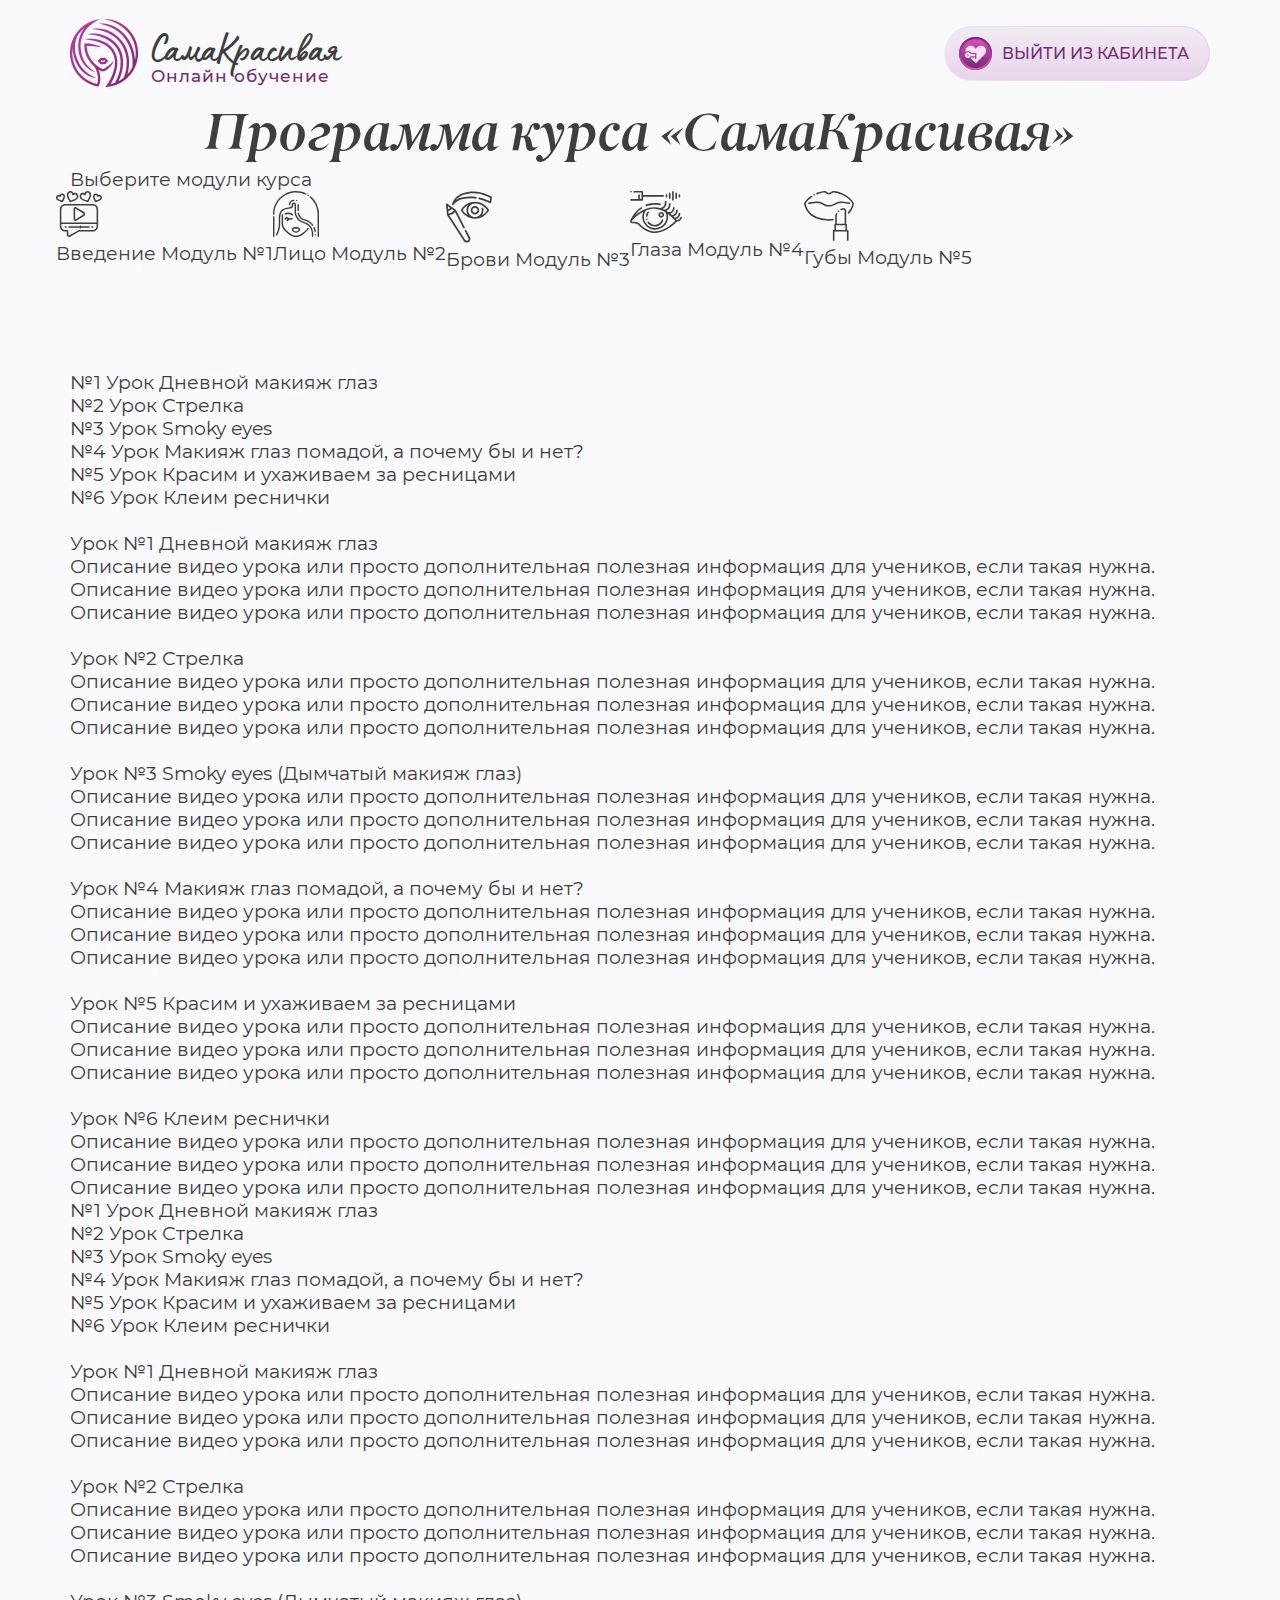
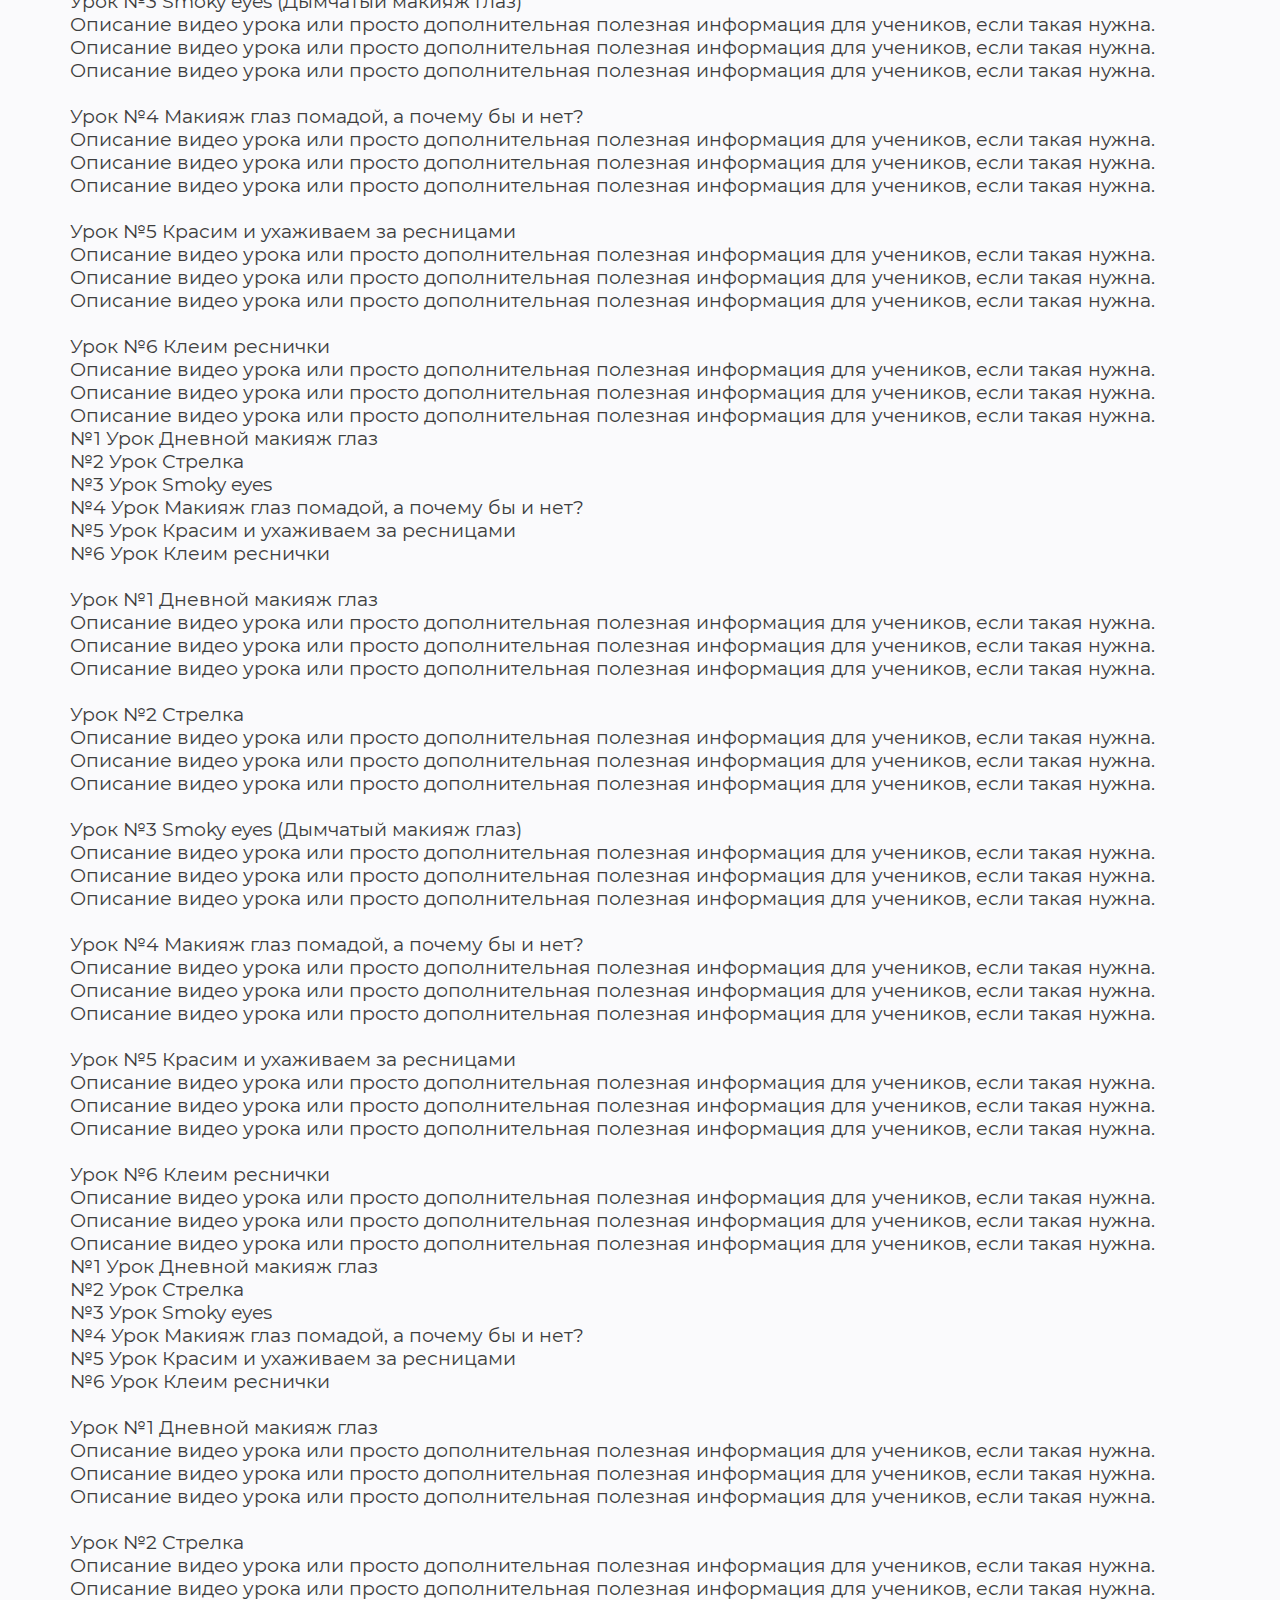
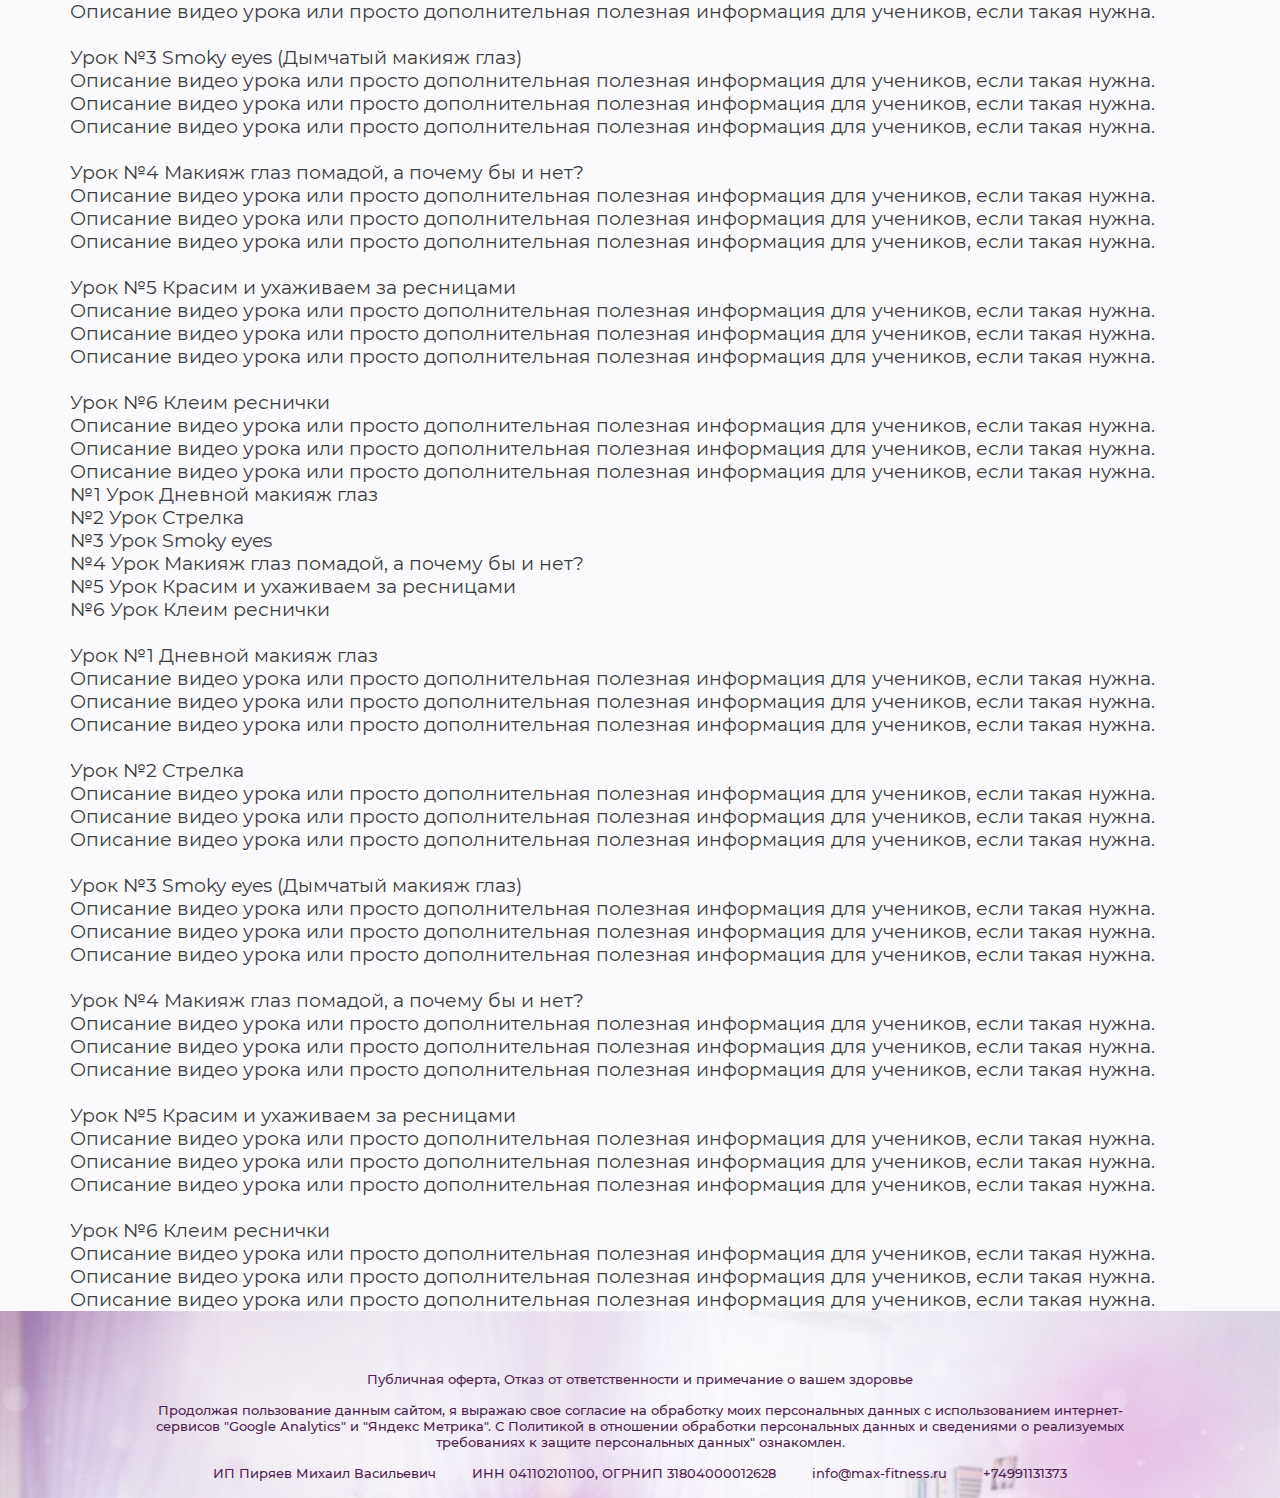
==== lk.html @ caa46229 "lk1" ====
<!DOCTYPE html>
<html lang="ru">
<head>
    <meta charset="UTF-8">
	<title></title>
	<meta name="description" content="">
	<meta name="keywords" content="">
	<meta name="viewport" content="width=device-width, initial-scale=1">
    <!-- Fonts -->


    <!-- Favicon -->


	<!-- OG Tags -->
	<meta property="og:title" content="">
	<meta property="og:description" content=''>
	<meta property="og:type" content="article">
	<meta property="og:image" content="" >
	<meta property="og:site_name" content="">
    <!-- link CSS -->
    <link rel="stylesheet" href="css/main.css">
    <link rel="stylesheet" href="css/mobile.css">
</head>
<body>
    <div class="wrap">
        <header class="header header__page">
            <div class="container">
                <div class="header__wrap">
                    <a href="#" class="header__logo">
                        <img src="img/logo.png" alt="Logo">
                        <span>
                            СамаКрасивая
                            <span class="logo__dop">Онлайн обучение</span>
                        </span>
                    </a>
                    <a href="#" class="header__lk">
                        <span class="lk__help">
                            <img src="img/lk.png" alt="">    
                            <span>Выйти из кабинета</span>
                        </span>
                    </a>
                </div>
            </div>
        </header>
        <section class="prog__page">
            <div class="container">
                <h1 class="title-l">
                    Программа курса «СамаКрасивая»
                </h1>
                <p class="prog__page-tit-sm">
                    Выберите модули курса
                </p>
                <div class="prog__wrap">
                    <div class="prog__item-wrap" data-prog>
                        <div class="prog__item-img">
                            <svg xmlns="http://www.w3.org/2000/svg" width='46' height='46' viewBox="0 4.3 504.1 503.5" fill="#3e3e3e"><path d="M42 205.6v184.7c0 32.4 26.3 58.7 58.8 58.8h16.8v33.6a25.04 25.04 0 0 0 11.7 21.2c4 2.6 8.6 3.9 13.4 3.9 4 0 7.8-.9 11.4-2.6L254 449h148.9c32.4 0 58.7-26.3 58.8-58.8V205.6c0-32.4-26.3-58.7-58.8-58.8H100.7c-32.4.1-58.7 26.4-58.7 58.8zm360.9 226.7H251.8c-1.4 0-2.8.4-4.1 1.1l-101.4 56.8a8.62 8.62 0 0 1-8.1-.5c-2.4-1.5-3.9-4.2-3.9-7v-42c0-4.6-3.8-8.4-8.4-8.4h-25.2c-23.2 0-41.9-18.8-42-42v-25.2h386.1v25.2c0 23.2-18.7 41.9-41.9 42h0zM100.7 163.7h302.2c23.2 0 41.9 18.8 42 42v142.7H58.8V205.6c0-23.1 18.8-41.9 41.9-41.9zm104.4 165.2c6.6 3.7 14.8 3.5 21.2-.7l81.6-51.5c6.9-4.7 11-12.4 11-20.7s-4.1-16.1-11-20.7l-81.6-51.5c-6.4-4.1-14.6-4.4-21.2-.7-7.6 4.4-12.3 12.6-12.1 21.4v103c-.1 8.8 4.5 17 12.1 21.4h0zm4.7-124.4c-.2-2.7 1.1-5.3 3.4-6.7.6-.3 1.3-.5 1.9-.5.8 0 1.5.3 2.2.7l81.6 51.5c2 1.6 3.1 4 3.1 6.5s-1.2 5-3.1 6.5L217.3 314c-1.2.9-2.8.9-4.1.2-2.3-1.5-3.6-4-3.4-6.7v-103z"/><path d="M360.9 390.3H277c0-4.6-3.8-8.4-8.4-8.4s-8.4 3.8-8.4 8.4H142.7c-4.6 0-8.4 3.8-8.4 8.4s3.8 8.4 8.4 8.4h117.5c0 4.6 3.8 8.4 8.4 8.4s8.4-3.8 8.4-8.4h83.9c4.6 0 8.4-3.8 8.4-8.4s-3.7-8.4-8.4-8.4zm-251.8 0h-8.4c-4.6 0-8.4 3.8-8.4 8.4s3.8 8.4 8.4 8.4h8.4c4.6 0 8.4-3.8 8.4-8.4s-3.7-8.4-8.4-8.4zm293.8 0h-8.4c-4.6 0-8.4 3.8-8.4 8.4s3.8 8.4 8.4 8.4h8.4c4.6 0 8.4-3.8 8.4-8.4s-3.8-8.4-8.4-8.4zM148.6 122.7c1.9 3.8 6.5 5.6 10.5 4.1l18.1-6.7c32.3-11.8 55.6-20.2 64.2-42.5 3.8-9.4 4.1-19.8.8-29.4-3.3-9.7-10.8-17.5-20.4-21.1-10-3.9-21.1-3.3-30.7 1.4-5.6-14.9-20.1-24.6-36-24.1S125.6 15.5 121 30.8c-8.6 22.3 2.8 44.3 18.7 74.7l8.9 17.2zm-11.9-85.9c2.9-8.9 10.9-15.1 20.2-15.8 2.3 0 4.5.4 6.6 1.3 8 3.6 13.4 11.2 14.3 20 .3 3.2 2.3 6 5.4 7.2 3 1.2 6.4.5 8.8-1.7 6.5-5.8 15.7-7.8 24-5 5 1.9 8.9 5.9 10.6 11 1.9 5.8 1.6 12.1-.7 17.8-5.9 15.2-24.1 21.8-54.3 32.8l-11.3 4.1-5.6-10.7c-14.9-28.6-23.9-45.8-18-61zM52.5 122l13.6 4.7c.9.3 1.9.5 2.8.5 3.2 0 6.2-1.8 7.6-4.8l6.4-12.9C94.6 86 103 69.1 95.9 51.7c-2.7-7.7-8.4-14-15.8-17.5s-15.9-3.8-23.5-1c-7.2 3-13 8.6-16.3 15.7-7.3-2.8-15.4-2.7-22.6.2A31.08 31.08 0 0 0 1.6 66.4C-1.3 74.1-.8 82.6 2.7 90c7.1 17.4 25 23.5 49.8 32zM24.1 64.7c1.6-.7 3.3-1 5-1 3.9.2 7.7 1.6 10.7 4.1 2.4 2.2 5.8 2.8 8.8 1.5 3-1.2 5-4 5.2-7.3.5-5.7 3.9-10.8 9.1-13.3 3.5-1.1 7.4-.7 10.7 1s5.7 4.7 6.8 8.3c4.1 9.9-1.2 21.3-12.5 44-1 2.1-2.1 4.2-3.2 6.4l-6.7-2.3c-24-8.2-35.7-12.6-39.7-22.6-1.8-3.3-2.1-7.1-1-10.7s3.5-6.4 6.8-8.1zM326.4 120l18.1 6.7c4 1.5 8.5-.2 10.5-4.1l8.9-17.2C379.8 75 391.2 53 382.6 30.7 378 15.5 364.2 4.8 348.3 4.3s-30.4 9.1-36 24.1c-9.6-4.7-20.7-5.3-30.7-1.4-9.6 3.7-17.1 11.4-20.4 21.1-3.2 9.6-2.9 20 .8 29.4 8.8 22.3 32.1 30.8 64.4 42.5h0zm-49.3-66.4c1.7-5.1 5.6-9.2 10.6-11.1 2.4-.9 4.9-1.4 7.5-1.4 6.1.2 11.9 2.5 16.5 6.5 2.4 2.2 5.8 2.9 8.8 1.7s5.1-3.9 5.3-7.2c.8-8.7 6.3-16.3 14.3-20 5.5-1.7 11.4-1.1 16.5 1.7 5 2.7 8.8 7.4 10.3 12.9 5.9 15.2-3.1 32.4-17.9 60.9l-5.6 10.7-11.3-4.1c-30.2-11-48.4-17.6-54.3-32.8-2.3-5.6-2.6-12-.7-17.8zm150 68.9c1.4 2.9 4.3 4.7 7.6 4.8 1 0 1.9-.2 2.8-.5l13.6-4.7c24.8-8.5 42.7-14.7 49.8-32.1 5.6-11 3.7-24.4-4.6-33.5a29.66 29.66 0 0 0-32.9-7.5c-5-11.3-16.4-18.4-28.8-17.8-12.3.6-23 8.8-26.8 20.6-7.1 17.4 1.3 34.4 13 57.8l6.3 12.9zm-3.9-64.3c2-5.7 7.1-9.7 13.1-10.2a12.17 12.17 0 0 1 4.3.8c5.2 2.5 8.6 7.6 9.1 13.3.2 3.2 2.2 6.1 5.2 7.3a8.37 8.37 0 0 0 8.8-1.6c4.3-3.7 10.3-4.9 15.7-3.1 3.3 1.7 5.8 4.7 6.9 8.2s.7 7.4-1 10.7c-4.1 9.9-15.8 14.3-39.8 22.6-2.2.7-4.4 1.5-6.7 2.3l-3.2-6.4c-11.2-22.7-16.4-34-12.4-43.9h0z"/></svg>
                        </div>
                        <div class="prog__item-name">
                            <span>
                                Введение
                            </span>
                            Модуль №1
                        </div>
                    </div>
                    <div class="prog__item-wrap" data-prog>
                        <div class="prog__item-img">
                            <svg xmlns="http://www.w3.org/2000/svg" width='46' height='46' viewBox="0 0 512 512" fill="#3e3e3e"><path d="M394.5 412.7c-3.6-2.5-8.6-1.6-11.1 2.1-14.6 21.3-38.3 42.9-70.5 64.1a103.22 103.22 0 0 1-113.8 0c-39.7-26.2-87.1-66.8-87.1-111V264c0-4.4-3.6-8-8-8s-8 3.6-8 8v103.9c0 51.3 51.3 95.9 94.3 124.3 39.8 26.4 91.6 26.4 131.4 0 33.9-22.4 59.1-45.4 74.9-68.4 2.5-3.6 1.5-8.6-2.1-11.1zm-264.2-95c3.1 3.1 8.2 3.1 11.3 0l10.9-10.9c3.4 2.5 7.1 4.6 10.9 6.5l-9.1 9.1c-3.1 3.1-3.1 8.2 0 11.3s8.2 3.1 11.3 0l14.8-14.8c3.8.7 7.7 1.1 11.6 1.1 18.8 0 28.6-9.3 29.7-10.3l-11.3-11.3.1-.1c-.3.2-6.3 5.7-18.4 5.7-20.2 0-34.2-13.5-34.3-13.7-3.1-3.1-8.2-3.1-11.3 0l-16 16c-3.3 3.2-3.3 8.2-.2 11.4zM208 424c0 15.5 13 40 48 40s48-24.5 48-40c0-2.5-1.2-4.9-3.2-6.4-7-5.3-24.2-17.6-33.9-17.6-4 .1-7.9 1.7-10.9 4.3-3-2.7-6.9-4.2-10.9-4.3-9.7 0-27 12.3-33.9 17.6-2 1.5-3.2 3.9-3.2 6.4zm36.9-8c1 .5 2.6 2.1 4.9 5 2.8 3.4 7.8 4 11.2 1.2.5-.4.9-.8 1.2-1.2 2.3-2.8 3.9-4.5 4.9-5 3.1.5 11.9 5.6 20.3 11.6-1.6 6.7-7.8 20.4-31.4 20.4s-29.8-13.7-31.4-20.4c8.5-6 17.3-11.1 20.3-11.6zm-74.1-175.9c-.3 0-.6-.1-.9-.1-13 0-25.8 3-37.5 8.8-3.9 2-5.5 6.8-3.5 10.8 2 3.9 6.7 5.5 10.6 3.5 9.3-4.6 19.5-7.1 29.8-7.2 12.2 1.5 33.7 6.4 40.9 13.7 3.1 3.1 8.2 3.1 11.3 0s3.1-8.2 0-11.3c-13.4-13.5-46.9-17.8-50.7-18.2zm216.6-185c3.7 2.4 8.6 1.4 11.1-2.3 2.4-3.7 1.4-8.7-2.3-11.1s-8.7-1.4-11.1 2.3-1.4 8.7 2.3 11.1zM8 279.5c-4.4 0-8 3.6-8 8V504c0 4.4 3.6 8 8 8s8-3.6 8-8V287.5c0-4.4-3.6-8-8-8zM256 16c36.2-.1 71.9 8.1 104.5 23.9 1.1.5 2.3.8 3.5.8 3.1 0 5.9-1.8 7.2-4.5 1.9-4 .3-8.8-3.7-10.7-17-8.3-34.9-14.6-53.4-18.9C192.8-21.5 68.9 41.5 20.3 156.1c-6.6 15.5-11.6 31.5-15 48C1.8 221 0 238.2 0 255.5c0 4.4 3.6 8 8 8h0c4.4 0 8-3.6 8-8C16.2 123.5 123.9 16 256 16zm249.7 183.4a255.13 255.13 0 0 0-46.1-98.6c-11-14.3-23.4-27.5-37.1-39.2a7.96 7.96 0 0 0-11.3.9 7.96 7.96 0 0 0 .9 11.3C465.4 119.3 496 185.9 496 256v248c0 4.4 3.6 8 8 8s8-3.6 8-8V256c0-19-2.1-38-6.3-56.6zM280 224c4.4 0 8-3.6 8-8v-64c0-4.4-3.6-8-8-8s-8 3.6-8 8v64c0 4.4 3.6 8 8 8zm189.7 232c.5 0 .9 0 1.4-.1 4.4-.7 7.3-4.9 6.5-9.2-2.5-14.6-6.9-28.7-13.2-42.1-1.8-4-6.5-5.9-10.5-4.1s-5.9 6.5-4.1 10.5c.1.1.1.2.2.3 5.6 12.1 9.6 24.9 11.9 38.1.6 3.8 3.9 6.6 7.8 6.6zm-116-142.8c-32.4-8.2-57.3-34.2-64-66.9-.8-4.3-5-7.2-9.4-6.3-4.3.8-7.2 5-6.3 9.4v.1c8 38.8 37.4 69.6 75.8 79.3 33.9 8.5 63.8 28.4 84.6 56.5 2.6 3.6 7.6 4.3 11.2 1.7s4.3-7.6 1.7-11.2c0 0 0-.1-.1-.1-22.9-31-56-53.1-93.5-62.5zM176 152c0 4.4 3.6 8 8 8s8-3.6 8-8c0-22.1 17.9-40 40-40 4.4 0 8-3.6 8-8s-3.6-8-8-8c-30.9 0-56 25.1-56 56zm169.9 192.2C293 331 255.9 283.5 256 229v-77c0-13.3-10.7-24-24-24s-24 10.7-24 24v16c0 8.9-10.1 11.3-35 15-21.7 3.3-48.8 7.3-70.6 23.8C76.5 226.2 64 258 64 304v63.5c0 40.9-10.7 81-30.9 116.5-2.2 3.8-.8 8.7 3 10.9a7.94 7.94 0 0 0 10.9-3c21.6-37.9 33-80.8 33.1-124.5V304c0-90.9 52.9-98.8 95.3-105.2 12.5-1.9 23.3-3.5 31.7-7.1 11.3-4.8 17-12.8 17-23.7v-16c0-4.4 3.6-8 8-8s8 3.6 8 8v77c-.1 61.9 42 115.8 102.1 130.7 52.9 13.2 90 60.7 89.9 115.2v29c0 4.4 3.6 8 8 8s8-3.6 8-8v-29c0-61.8-42.1-115.7-102.2-130.7z"/><circle cx="472" cy="488" r="8"/><circle cx="264" cy="104" r="8"/></svg>
                        </div>
                        <div class="prog__item-name">
                            <span>
                                Лицо
                            </span>
                            Модуль №2
                        </div>
                    </div>
                    <div class="prog__item-wrap" data-prog>
                        <div class="prog__item-img">
                            <svg xmlns="http://www.w3.org/2000/svg" width='46' height='52' viewBox="40 15.8 432 480.2" fill="#3e3e3e"><path d="M312 112c-54.2.2-104.3 29.1-131.5 76-1.4 2.5-1.4 5.5 0 8 41.9 72.6 134.7 97.6 207.3 55.7 23.2-13.3 42.4-32.6 55.7-55.7 1.4-2.5 1.4-5.5 0-8-27.2-46.9-77.3-75.8-131.5-76zm-115.2 80c12.6-20.1 30.3-36.6 51.2-47.8-21.3 28.3-21.3 67.3 0 95.6-20.9-11.2-38.6-27.7-51.2-47.8zM376 239.8a79.46 79.46 0 0 0 16-47.8c0-6-.7-12-2.1-17.8-.8-4.3-5.1-7.2-9.4-6.3s-7.2 5.1-6.3 9.4c0 .2.1.4.1.5 1.1 4.6 1.7 9.4 1.7 14.2 0 35.3-28.7 64-64 64s-64-28.7-64-64 28.7-64 64-64c46.9.1 90.4 24.3 115.2 64-12.6 20.1-30.3 36.6-51.2 47.8zM312 152c-22.1 0-40 17.9-40 40s17.9 40 40 40 40-17.9 40-40-17.9-40-40-40zm0 64c-13.3 0-24-10.7-24-24s10.7-24 24-24 24 10.7 24 24-10.7 24-24 24zM467.6 64.5l-30.9-15.4c-74.3-37.4-160.4-43.5-239.2-17-47.7 16-85.1 53.4-101.1 101.1-1.4 4.2.9 8.7 5.1 10.1 2.9 1 6 .2 8.2-1.9l15-14.9c20.4-20.4 46.4-34.2 74.8-39.6 39.4-7.5 79.8-8.6 119.6-3.3 4.4.6 8.4-2.5 9-6.9s-2.5-8.4-6.9-9c-41.5-5.5-83.6-4.4-124.7 3.4-23.4 4.4-45.5 14.1-64.7 28.2 17.6-24.3 42.4-42.4 70.8-52 74.8-25.2 156.6-19.4 227.1 16.1l25.6 12.8L450 108l-14-6.6c-26.3-12.3-53.8-21.7-82.2-27.9-4.3-1-8.6 1.8-9.5 6.1-1 4.3 1.8 8.6 6.1 9.5 27.2 6 53.6 15 78.8 26.8l23.5 11.1c4 1.9 8.8.2 10.6-3.8.3-.7.5-1.4.7-2.1l8-48c.5-3.6-1.3-7-4.4-8.6zm-237 315.8c-2-3.9-6.8-5.5-10.8-3.5-3.9 2-5.5 6.8-3.5 10.8l34.4 67.3c4.3 8.5.9 18.9-7.6 23.2-7.9 4-17.4 1.4-22.3-6L70.3 239.7c21-4.5 40-15.5 54.4-31.4l77 150.8c2 3.9 6.8 5.5 10.8 3.5 3.9-2 5.5-6.8 3.5-10.8h0l-82.2-161c-.6-1.2-1.6-2.2-2.7-2.9-.2-.1-.2-.3-.4-.4l-78-55.8c-3.6-2.6-8.6-1.7-11.2 1.9-1.1 1.6-1.6 3.5-1.5 5.4l9.3 95.5c0 .2.1.4.2.6.1 1.3.5 2.6 1.2 3.7l156.8 242c10 15.4 30.6 19.9 46 9.9 14.3-9.3 19.3-27.9 11.5-43.1l-34.4-67.3zM92 214.4c-8.5 4.9-17.9 8.4-27.6 10.2L62 200.1c6.3-1.1 12.4-3.3 18-6.5a55.58 55.58 0 0 0 14.6-12.3l20 14.3c-6.4 7.5-14 13.9-22.6 18.8zM81.5 172c-5.5 6.2-12.9 10.5-21 12.1l-2.8-29.2L81.5 172z"/></svg>
                        </div>
                        <div class="prog__item-name">
                            <span>
                                Брови
                            </span>
                            Модуль №3
                        </div>
                    </div>
                    <div class="prog__item-wrap" data-prog>
                        <div class="prog__item-img">
                            <svg xmlns="http://www.w3.org/2000/svg" width='52' height='42' xmlns:xlink="http://www.w3.org/1999/xlink" viewBox="0 147.4 612 497.3"><g fill="#3e3e3e"><path d="M300 290.8c-22.6-1.1-137.8 10.3-115.7 34.5 2.6 2.9 6.2 3.6 10.3 2.4 47.9-18 107.2-22.5 159.9-12.7 3.5-.2 6-2.2 7.9-5.3 10.7-21.4-54-17.3-62.4-18.9h0zm304.7 162.8c-5.1-1.3-10.3 1.9-11.6 7.1-.1.4-7.3 28.2-41.8 30.7-2.2-2.6-5.4-6.6-9.7-11.4 60.1-15.4 61.3-94.9 33.5-69.7-3.2 33-20.8 51.3-49.4 52.6l-13.3-13.3c31.6-10.9 56.5-46.4 50.4-78.4-4.1-7.8-16.6-5.3-17.7 3.6.1 29.4-20.2 54.7-49.4 59.5-6.9-6.2-14.8-12.9-23.1-19.4 52-5.7 67.2-85.8 39.9-76.4-3.6 1.6-5.5 4.7-5.9 8.8-2.9 41.8-25.8 51-59.5 48.9-6.9-4.8-14-9.2-20.9-13.5 67.7-23.5 58.3-119.7 33-85 1 36-14.1 61.9-49 69.4-3.1.1-8.2-.5-11.6.5-3.9-1.9-8.7-4.2-14.1-6.6 39.2-19 48.6-53.1 45.3-92-2.6-10.8-18.8-8.2-18.8 2.5 2.9 39-10.4 68-48.6 76.5-3.6.2-8.2-.6-12 .6-58-18.6-122.2-9.7-177.3 15.9-41 18.2-79.6 43-114.4 71.6 17.9-25.6 43.7-55.8 80.1-80.1 10-7.9-.6-21.9-10.6-15.9-65 43.6-108.5 116.1-118.5 143C-8 499.9 0 529.8 24.4 529.9c83.3-.7 67.9 26.1 130.6 68.1 43.6 31 81.5 42.7 110.8 45.8 101.5 9.7 214.8-58.2 285.4-133.2 45.3-.7 74.3-51.5 53.5-57h0zM184 380.8c40.8-17 73-24.9 112.4-22.6h.1c45.8 3.1 88.3 21.6 123.5 43 37.9 90.6-30.2 188.5-127.4 185.9-104.3-3.6-164.8-118.2-108.6-206.3h0zm279.7 179.8c-42.4 29.6-108.2 64.9-180.9 64.9-38.2 0-99.6-16.1-173.8-92.8-19.1-19.7-57.5-22-84.7-22-1.9.1-3.8-1-4.5-2.7-1.2-3.1-.6-6.7 1.7-9.2 22.1-26.5 73.2-72.2 133.9-104.4-38.4 92.3 20.4 195.9 120 210.4 106.4 14.8 194.5-81.6 170.2-186.3 32.6 23.7 62.5 51.6 88.7 82.4-21.8 21.9-45.3 42-70.6 59.7h0zM194.5 453.7c6.5.6 11.1-4.4 11.2-11.4 1.4-16.7 12-28 16.6-42.8-12.6-39-51.7 54.8-27.8 54.2h0zm18.7 53.6c-32.5 7.8 27.9 50.4 39 52.8 25.8 10.8 53.6 10.4 78.9.5 28.7-10.9 58.8-43.2 62.2-70.9-1.3-9.2-15.2-10.4-18.4-1.2-22.7 64.7-100.9 80.2-145.5 33-5.8-4.9-7.8-13.6-16.2-14.2h0zm-6.3-27.3c-3.6-12.6-21-7.4-18.6 4.4 3.7 12.5 21 7.5 18.6-4.4zm161.3-17.1c45.7-2.5 43-65.6 0-66.9-45.7 2.5-43.1 65.6 0 66.9zm0-47.8c19.7 1.1 18 28.2 0 28.7-19.8-1.1-18.1-28.2 0-28.7z"/><use xlink:href="#B"/><use xlink:href="#C"/><path d="M506.8 262.1c15.4-1.8 7.9-20.1 9.6-43-1-34.5 2.3-61.6-2-68-4.7-6.7-16-3.7-17.1 4.5-.5 2.4.1 23.9-.1 49.6 1.5 31.7-5.3 57 9.6 56.9z"/><use xlink:href="#C" x="-76.5"/><use xlink:href="#B" x="-153"/><path d="M9.6 262.1h133.9c5.3 0 9.6-4.3 9.6-9.6v-38.3h239.1c5.3 0 9.6-4.3 9.6-9.6s-4.3-9.6-9.6-9.6H153c-1.6-24.4 6.7-50.8-13.6-47.8H60.5c-9.1.6-22.1-3.3-22.2 10.9 3.6 13.4 15.8 6.7 30.1 8.2h65.4V243h-19v-47.8c0-5.3-4.3-9.6-9.6-9.6s-9.6 4.3-9.6 9.6V243H9.8c-10.5-.7-14.9 17.5-.2 19.1h0zm.2-95.6c13.4-.7 12.3-19.2 0-19.5-13.4.7-12.3 19.1 0 19.5z"/></g><defs ><path id="B" d="M583.3 223.9c10.6-1.4 9.7-8.4 9.6-19.6-.2-10 1.6-13.6-5.9-17.9-12.6-3.5-14.1 7.1-13.3 18.9-.2 10.7-.7 17.1 9.6 18.6z"/><path id="C" d="M545.1 243c15.2-2.2 8-17.6 9.6-38.3-.8-21.4 3.1-33.6-5.9-37.5-19.1-4.5-12 17.8-13.3 39.3.8 21.2-4.2 35.2 9.6 36.5z"/></defs></svg>
                        </div>
                        <div class="prog__item-name">
                            <span>
                                Глаза
                            </span>
                            Модуль №4
                        </div>
                    </div>
                    <div class="prog__item-wrap" data-prog>
                        <div class="prog__item-img">
                            <svg xmlns="http://www.w3.org/2000/svg" width='50' height='50' viewBox="0 90.2 612 611.9" fill="#3e3e3e"><path d="M124.3 147.3c1.5 0 3-.4 4.4-1.1h0c9.3-5.2 4.8-19.4-6-17.9-11.6 1.8-9.8 18.9 1.6 19zm239 293.5c-2-15.6-29.3-5-38.8-6.8-145.2 6-277.5-49.8-305-189.5 4.3-7.2 17.4-27.5 41.6-50.3 9.9-10.4 27.6-22 38.5-31.5 4.4-6.4-1.2-15.8-9.5-14.6-32.4 16.5-74.5 63.4-88.9 90.1h0c-.9 1.6-1.2 3.5-1.1 5.3v.1c29.3 165.3 189.7 218.5 337.1 208.9 9.9-1.4 26.2 2 26.1-11.7zm247.6-202.7h0C564.5 156.7 453.6 94.7 356.4 90.4 338 93 324.7 111.2 307.2 114c-18.3-.2-33.1-22.1-53.4-23.9-33.8 1.7-68 11.8-98.1 22.9-6.6 2.3-8.7 13-1.4 17.1 5.1 3.1 8.9.2 14.5-1.6 122.7-40.4 78-4.4 137.3 4.6 20.4.9 36.3-20.4 55.1-24.1 95.3 10.7 184.3 60.1 231.4 135.4-14.7 81.6-64 106-56.2 117.9 12.8 25.9 49.8-44.8 54-51.9 9.8-16.2 22.1-59.3 21.6-66.9v-.2c.1-1.7-.2-3.5-1.1-5.2h0zm-196.7 92.2c-8.7 9.1 4 22.1 13.4 13.7 8.6-9.2-4-22.1-13.4-13.7zm121.3 237.8h-9.6v-66.9c0-5.3-4.3-9.6-9.6-9.6V329c-.1-6-2-11.9-5.5-16.8-11.5-22-73.7-9.4-67.4 6.5 2.8 10.6 13 6.8 20.8 4 11.5-2.7 32-8.2 32.9 6.4v162.6h-95.6c1.4-24.1-4.6-99.8 6.7-119.4 3.6-8.3-6.5-17.3-14.6-11.3-6.5 6.7-7.3 17.5-9.6 26.3-3.1 12.6-1 90.5-1.6 104.4-5.3 0-9.6 4.3-9.6 9.6v66.9c-26.7-1.7-17.4 11.6-19.1 30.4v93.8c-.5 8.7 13 14.4 18.4 3.8 1.9-7.4.3-5 .8-16.1v-92.8h153v105.2c0 5.3 4.3 9.6 9.6 9.6s9.6-4.3 9.6-9.6V577.7c0-5.3-4.3-9.6-9.6-9.6zm-28.7 0H392.1v-57.4h114.8v57.4zM48.7 239.2c.5 15.5 22.4 7.2 37.8 6.5l60.2-7.5c22.5-2.3 45.2 1.6 65.7 11.2 34.7 21 64.3 34.4 101.8 31.6 70.3-4.8 84.2-50.9 151.1-42.8-1.8-1.8 95.9 16.7 96.1 6.7 11.3-20.3-26.7-15.6-44.7-19.5-41.3-4.6-39.8-6.2-63.7-7-22 0-43.8 5-63.6 14.7-118.1 73-144.4-11.6-217.5-14.1-36.4-1.9-48.1 4.6-114.4 10.7-5 .4-8.8 4.5-8.8 9.5h0z"/></svg>
                        </div>
                        <div class="prog__item-name">
                            <span>
                                Губы
                            </span>
                            Модуль №5
                        </div>
                    </div>
                </div>
                <div class="prog__content-wrap">
                    <div class="prog__content">
                        <div class="prog__lessons" data-less>
                            <div class="prog__less-wrap">
                                <div class="prog_less">
                                    <span>
                                        №1 Урок
                                    </span>
                                    Дневной макияж глаз
                                </div>
                            </div>
                            <div class="prog__less-wrap">
                                <div class="prog_less">
                                    <span>
                                        №2 Урок
                                    </span>
                                    Стрелка
                                </div>
                            </div>
                            <div class="prog__less-wrap">
                                <div class="prog_less">
                                    <span>
                                        №3 Урок
                                    </span>
                                    Smoky eyes 
                                </div>
                            </div>
                            <div class="prog__less-wrap">
                                <div class="prog_less">
                                    <span>
                                        №4 Урок
                                    </span>
                                    Макияж глаз помадой, а почему бы и нет?
                                </div>
                            </div>
                            <div class="prog__less-wrap">
                                <div class="prog_less">
                                    <span>
                                        №5 Урок
                                    </span>
                                    Красим и ухаживаем за ресницами
                                </div>
                            </div>
                            <div class="prog__less-wrap">
                                <div class="prog_less">
                                    <span>
                                        №6 Урок
                                    </span>
                                    Клеим реснички
                                </div>
                            </div>
                        </div>
                        <div class="prog__card-video">
                            <div class="prog__video-card">
                                <a href="#" class="prog__top">
                                    <img src="" alt="">
                                </a>
                                <div class="prog__bot">
                                    <span class="prog__bot-num">
                                        Урок №1
                                    </span>
                                    <span class="prog__bot-tit">
                                        Дневной макияж глаз
                                    </span>
                                    <p>
                                        Описание видео урока или просто дополнительная полезная информация для учеников, если такая нужна. Описание видео урока или просто дополнительная полезная информация для учеников, если такая нужна. Описание видео урока или просто дополнительная полезная информация для учеников, если такая нужна.
                                    </p>
                                </div>
                            </div>
                            <div class="prog__video-card">
                                <a href="#" class="prog__top">
                                    <img src="" alt="">
                                </a>
                                <div class="prog__bot">
                                    <span class="prog__bot-num">
                                        Урок №2
                                    </span>
                                    <span class="prog__bot-tit">
                                        Стрелка
                                    </span>
                                    <p>
                                        Описание видео урока или просто дополнительная полезная информация для учеников, если такая нужна. Описание видео урока или просто дополнительная полезная информация для учеников, если такая нужна. Описание видео урока или просто дополнительная полезная информация для учеников, если такая нужна.
                                    </p>
                                </div>
                            </div>
                            <div class="prog__video-card">
                                <a href="#" class="prog__top">
                                    <img src="" alt="">
                                </a>
                                <div class="prog__bot">
                                    <span class="prog__bot-num">
                                        Урок №3
                                    </span>
                                    <span class="prog__bot-tit">
                                        Smoky eyes (Дымчатый макияж глаз)
                                    </span>
                                    <p>
                                        Описание видео урока или просто дополнительная полезная информация для учеников, если такая нужна. Описание видео урока или просто дополнительная полезная информация для учеников, если такая нужна. Описание видео урока или просто дополнительная полезная информация для учеников, если такая нужна.
                                    </p>
                                </div>
                            </div>
                            <div class="prog__video-card">
                                <a href="#" class="prog__top">
                                    <img src="" alt="">
                                </a>
                                <div class="prog__bot">
                                    <span class="prog__bot-num">
                                        Урок №4
                                    </span>
                                    <span class="prog__bot-tit">
                                        Макияж глаз помадой, а почему бы и нет?
                                    </span>
                                    <p>
                                        Описание видео урока или просто дополнительная полезная информация для учеников, если такая нужна. Описание видео урока или просто дополнительная полезная информация для учеников, если такая нужна. Описание видео урока или просто дополнительная полезная информация для учеников, если такая нужна.
                                    </p>
                                </div>
                            </div>
                            <div class="prog__video-card">
                                <a href="#" class="prog__top">
                                    <img src="" alt="">
                                </a>
                                <div class="prog__bot">
                                    <span class="prog__bot-num">
                                        Урок №5
                                    </span>
                                    <span class="prog__bot-tit">
                                        Красим и ухаживаем за ресницами
                                    </span>
                                    <p>
                                        Описание видео урока или просто дополнительная полезная информация для учеников, если такая нужна. Описание видео урока или просто дополнительная полезная информация для учеников, если такая нужна. Описание видео урока или просто дополнительная полезная информация для учеников, если такая нужна.
                                    </p>
                                </div>
                            </div>
                            <div class="prog__video-card">
                                <a href="#" class="prog__top">
                                    <img src="" alt="">
                                </a>
                                <div class="prog__bot">
                                    <span class="prog__bot-num">
                                        Урок №6
                                    </span>
                                    <span class="prog__bot-tit">
                                        Клеим реснички
                                    </span>
                                    <p>
                                        Описание видео урока или просто дополнительная полезная информация для учеников, если такая нужна. Описание видео урока или просто дополнительная полезная информация для учеников, если такая нужна. Описание видео урока или просто дополнительная полезная информация для учеников, если такая нужна.
                                    </p>
                                </div>
                            </div>
                        </div>
                    </div>
                    <div class="prog__content">
                        <div class="prog__lessons" data-less>
                            <div class="prog__less-wrap">
                                <div class="prog_less">
                                    <span>
                                        №1 Урок
                                    </span>
                                    Дневной макияж глаз
                                </div>
                            </div>
                            <div class="prog__less-wrap">
                                <div class="prog_less">
                                    <span>
                                        №2 Урок
                                    </span>
                                    Стрелка
                                </div>
                            </div>
                            <div class="prog__less-wrap">
                                <div class="prog_less">
                                    <span>
                                        №3 Урок
                                    </span>
                                    Smoky eyes 
                                </div>
                            </div>
                            <div class="prog__less-wrap">
                                <div class="prog_less">
                                    <span>
                                        №4 Урок
                                    </span>
                                    Макияж глаз помадой, а почему бы и нет?
                                </div>
                            </div>
                            <div class="prog__less-wrap">
                                <div class="prog_less">
                                    <span>
                                        №5 Урок
                                    </span>
                                    Красим и ухаживаем за ресницами
                                </div>
                            </div>
                            <div class="prog__less-wrap">
                                <div class="prog_less">
                                    <span>
                                        №6 Урок
                                    </span>
                                    Клеим реснички
                                </div>
                            </div>
                        </div>
                        <div class="prog__card-video">
                            <div class="prog__video-card">
                                <a href="#" class="prog__top">
                                    <img src="" alt="">
                                </a>
                                <div class="prog__bot">
                                    <span class="prog__bot-num">
                                        Урок №1
                                    </span>
                                    <span class="prog__bot-tit">
                                        Дневной макияж глаз
                                    </span>
                                    <p>
                                        Описание видео урока или просто дополнительная полезная информация для учеников, если такая нужна. Описание видео урока или просто дополнительная полезная информация для учеников, если такая нужна. Описание видео урока или просто дополнительная полезная информация для учеников, если такая нужна.
                                    </p>
                                </div>
                            </div>
                            <div class="prog__video-card">
                                <a href="#" class="prog__top">
                                    <img src="" alt="">
                                </a>
                                <div class="prog__bot">
                                    <span class="prog__bot-num">
                                        Урок №2
                                    </span>
                                    <span class="prog__bot-tit">
                                        Стрелка
                                    </span>
                                    <p>
                                        Описание видео урока или просто дополнительная полезная информация для учеников, если такая нужна. Описание видео урока или просто дополнительная полезная информация для учеников, если такая нужна. Описание видео урока или просто дополнительная полезная информация для учеников, если такая нужна.
                                    </p>
                                </div>
                            </div>
                            <div class="prog__video-card">
                                <a href="#" class="prog__top">
                                    <img src="" alt="">
                                </a>
                                <div class="prog__bot">
                                    <span class="prog__bot-num">
                                        Урок №3
                                    </span>
                                    <span class="prog__bot-tit">
                                        Smoky eyes (Дымчатый макияж глаз)
                                    </span>
                                    <p>
                                        Описание видео урока или просто дополнительная полезная информация для учеников, если такая нужна. Описание видео урока или просто дополнительная полезная информация для учеников, если такая нужна. Описание видео урока или просто дополнительная полезная информация для учеников, если такая нужна.
                                    </p>
                                </div>
                            </div>
                            <div class="prog__video-card">
                                <a href="#" class="prog__top">
                                    <img src="" alt="">
                                </a>
                                <div class="prog__bot">
                                    <span class="prog__bot-num">
                                        Урок №4
                                    </span>
                                    <span class="prog__bot-tit">
                                        Макияж глаз помадой, а почему бы и нет?
                                    </span>
                                    <p>
                                        Описание видео урока или просто дополнительная полезная информация для учеников, если такая нужна. Описание видео урока или просто дополнительная полезная информация для учеников, если такая нужна. Описание видео урока или просто дополнительная полезная информация для учеников, если такая нужна.
                                    </p>
                                </div>
                            </div>
                            <div class="prog__video-card">
                                <a href="#" class="prog__top">
                                    <img src="" alt="">
                                </a>
                                <div class="prog__bot">
                                    <span class="prog__bot-num">
                                        Урок №5
                                    </span>
                                    <span class="prog__bot-tit">
                                        Красим и ухаживаем за ресницами
                                    </span>
                                    <p>
                                        Описание видео урока или просто дополнительная полезная информация для учеников, если такая нужна. Описание видео урока или просто дополнительная полезная информация для учеников, если такая нужна. Описание видео урока или просто дополнительная полезная информация для учеников, если такая нужна.
                                    </p>
                                </div>
                            </div>
                            <div class="prog__video-card">
                                <a href="#" class="prog__top">
                                    <img src="" alt="">
                                </a>
                                <div class="prog__bot">
                                    <span class="prog__bot-num">
                                        Урок №6
                                    </span>
                                    <span class="prog__bot-tit">
                                        Клеим реснички
                                    </span>
                                    <p>
                                        Описание видео урока или просто дополнительная полезная информация для учеников, если такая нужна. Описание видео урока или просто дополнительная полезная информация для учеников, если такая нужна. Описание видео урока или просто дополнительная полезная информация для учеников, если такая нужна.
                                    </p>
                                </div>
                            </div>
                        </div>
                    </div>
                    <div class="prog__content">
                        <div class="prog__lessons" data-less>
                            <div class="prog__less-wrap">
                                <div class="prog_less">
                                    <span>
                                        №1 Урок
                                    </span>
                                    Дневной макияж глаз
                                </div>
                            </div>
                            <div class="prog__less-wrap">
                                <div class="prog_less">
                                    <span>
                                        №2 Урок
                                    </span>
                                    Стрелка
                                </div>
                            </div>
                            <div class="prog__less-wrap">
                                <div class="prog_less">
                                    <span>
                                        №3 Урок
                                    </span>
                                    Smoky eyes 
                                </div>
                            </div>
                            <div class="prog__less-wrap">
                                <div class="prog_less">
                                    <span>
                                        №4 Урок
                                    </span>
                                    Макияж глаз помадой, а почему бы и нет?
                                </div>
                            </div>
                            <div class="prog__less-wrap">
                                <div class="prog_less">
                                    <span>
                                        №5 Урок
                                    </span>
                                    Красим и ухаживаем за ресницами
                                </div>
                            </div>
                            <div class="prog__less-wrap">
                                <div class="prog_less">
                                    <span>
                                        №6 Урок
                                    </span>
                                    Клеим реснички
                                </div>
                            </div>
                        </div>
                        <div class="prog__card-video">
                            <div class="prog__video-card">
                                <a href="#" class="prog__top">
                                    <img src="" alt="">
                                </a>
                                <div class="prog__bot">
                                    <span class="prog__bot-num">
                                        Урок №1
                                    </span>
                                    <span class="prog__bot-tit">
                                        Дневной макияж глаз
                                    </span>
                                    <p>
                                        Описание видео урока или просто дополнительная полезная информация для учеников, если такая нужна. Описание видео урока или просто дополнительная полезная информация для учеников, если такая нужна. Описание видео урока или просто дополнительная полезная информация для учеников, если такая нужна.
                                    </p>
                                </div>
                            </div>
                            <div class="prog__video-card">
                                <a href="#" class="prog__top">
                                    <img src="" alt="">
                                </a>
                                <div class="prog__bot">
                                    <span class="prog__bot-num">
                                        Урок №2
                                    </span>
                                    <span class="prog__bot-tit">
                                        Стрелка
                                    </span>
                                    <p>
                                        Описание видео урока или просто дополнительная полезная информация для учеников, если такая нужна. Описание видео урока или просто дополнительная полезная информация для учеников, если такая нужна. Описание видео урока или просто дополнительная полезная информация для учеников, если такая нужна.
                                    </p>
                                </div>
                            </div>
                            <div class="prog__video-card">
                                <a href="#" class="prog__top">
                                    <img src="" alt="">
                                </a>
                                <div class="prog__bot">
                                    <span class="prog__bot-num">
                                        Урок №3
                                    </span>
                                    <span class="prog__bot-tit">
                                        Smoky eyes (Дымчатый макияж глаз)
                                    </span>
                                    <p>
                                        Описание видео урока или просто дополнительная полезная информация для учеников, если такая нужна. Описание видео урока или просто дополнительная полезная информация для учеников, если такая нужна. Описание видео урока или просто дополнительная полезная информация для учеников, если такая нужна.
                                    </p>
                                </div>
                            </div>
                            <div class="prog__video-card">
                                <a href="#" class="prog__top">
                                    <img src="" alt="">
                                </a>
                                <div class="prog__bot">
                                    <span class="prog__bot-num">
                                        Урок №4
                                    </span>
                                    <span class="prog__bot-tit">
                                        Макияж глаз помадой, а почему бы и нет?
                                    </span>
                                    <p>
                                        Описание видео урока или просто дополнительная полезная информация для учеников, если такая нужна. Описание видео урока или просто дополнительная полезная информация для учеников, если такая нужна. Описание видео урока или просто дополнительная полезная информация для учеников, если такая нужна.
                                    </p>
                                </div>
                            </div>
                            <div class="prog__video-card">
                                <a href="#" class="prog__top">
                                    <img src="" alt="">
                                </a>
                                <div class="prog__bot">
                                    <span class="prog__bot-num">
                                        Урок №5
                                    </span>
                                    <span class="prog__bot-tit">
                                        Красим и ухаживаем за ресницами
                                    </span>
                                    <p>
                                        Описание видео урока или просто дополнительная полезная информация для учеников, если такая нужна. Описание видео урока или просто дополнительная полезная информация для учеников, если такая нужна. Описание видео урока или просто дополнительная полезная информация для учеников, если такая нужна.
                                    </p>
                                </div>
                            </div>
                            <div class="prog__video-card">
                                <a href="#" class="prog__top">
                                    <img src="" alt="">
                                </a>
                                <div class="prog__bot">
                                    <span class="prog__bot-num">
                                        Урок №6
                                    </span>
                                    <span class="prog__bot-tit">
                                        Клеим реснички
                                    </span>
                                    <p>
                                        Описание видео урока или просто дополнительная полезная информация для учеников, если такая нужна. Описание видео урока или просто дополнительная полезная информация для учеников, если такая нужна. Описание видео урока или просто дополнительная полезная информация для учеников, если такая нужна.
                                    </p>
                                </div>
                            </div>
                        </div>
                    </div>
                    <div class="prog__content">
                        <div class="prog__lessons" data-less>
                            <div class="prog__less-wrap">
                                <div class="prog_less">
                                    <span>
                                        №1 Урок
                                    </span>
                                    Дневной макияж глаз
                                </div>
                            </div>
                            <div class="prog__less-wrap">
                                <div class="prog_less">
                                    <span>
                                        №2 Урок
                                    </span>
                                    Стрелка
                                </div>
                            </div>
                            <div class="prog__less-wrap">
                                <div class="prog_less">
                                    <span>
                                        №3 Урок
                                    </span>
                                    Smoky eyes 
                                </div>
                            </div>
                            <div class="prog__less-wrap">
                                <div class="prog_less">
                                    <span>
                                        №4 Урок
                                    </span>
                                    Макияж глаз помадой, а почему бы и нет?
                                </div>
                            </div>
                            <div class="prog__less-wrap">
                                <div class="prog_less">
                                    <span>
                                        №5 Урок
                                    </span>
                                    Красим и ухаживаем за ресницами
                                </div>
                            </div>
                            <div class="prog__less-wrap">
                                <div class="prog_less">
                                    <span>
                                        №6 Урок
                                    </span>
                                    Клеим реснички
                                </div>
                            </div>
                        </div>
                        <div class="prog__card-video">
                            <div class="prog__video-card">
                                <a href="#" class="prog__top">
                                    <img src="" alt="">
                                </a>
                                <div class="prog__bot">
                                    <span class="prog__bot-num">
                                        Урок №1
                                    </span>
                                    <span class="prog__bot-tit">
                                        Дневной макияж глаз
                                    </span>
                                    <p>
                                        Описание видео урока или просто дополнительная полезная информация для учеников, если такая нужна. Описание видео урока или просто дополнительная полезная информация для учеников, если такая нужна. Описание видео урока или просто дополнительная полезная информация для учеников, если такая нужна.
                                    </p>
                                </div>
                            </div>
                            <div class="prog__video-card">
                                <a href="#" class="prog__top">
                                    <img src="" alt="">
                                </a>
                                <div class="prog__bot">
                                    <span class="prog__bot-num">
                                        Урок №2
                                    </span>
                                    <span class="prog__bot-tit">
                                        Стрелка
                                    </span>
                                    <p>
                                        Описание видео урока или просто дополнительная полезная информация для учеников, если такая нужна. Описание видео урока или просто дополнительная полезная информация для учеников, если такая нужна. Описание видео урока или просто дополнительная полезная информация для учеников, если такая нужна.
                                    </p>
                                </div>
                            </div>
                            <div class="prog__video-card">
                                <a href="#" class="prog__top">
                                    <img src="" alt="">
                                </a>
                                <div class="prog__bot">
                                    <span class="prog__bot-num">
                                        Урок №3
                                    </span>
                                    <span class="prog__bot-tit">
                                        Smoky eyes (Дымчатый макияж глаз)
                                    </span>
                                    <p>
                                        Описание видео урока или просто дополнительная полезная информация для учеников, если такая нужна. Описание видео урока или просто дополнительная полезная информация для учеников, если такая нужна. Описание видео урока или просто дополнительная полезная информация для учеников, если такая нужна.
                                    </p>
                                </div>
                            </div>
                            <div class="prog__video-card">
                                <a href="#" class="prog__top">
                                    <img src="" alt="">
                                </a>
                                <div class="prog__bot">
                                    <span class="prog__bot-num">
                                        Урок №4
                                    </span>
                                    <span class="prog__bot-tit">
                                        Макияж глаз помадой, а почему бы и нет?
                                    </span>
                                    <p>
                                        Описание видео урока или просто дополнительная полезная информация для учеников, если такая нужна. Описание видео урока или просто дополнительная полезная информация для учеников, если такая нужна. Описание видео урока или просто дополнительная полезная информация для учеников, если такая нужна.
                                    </p>
                                </div>
                            </div>
                            <div class="prog__video-card">
                                <a href="#" class="prog__top">
                                    <img src="" alt="">
                                </a>
                                <div class="prog__bot">
                                    <span class="prog__bot-num">
                                        Урок №5
                                    </span>
                                    <span class="prog__bot-tit">
                                        Красим и ухаживаем за ресницами
                                    </span>
                                    <p>
                                        Описание видео урока или просто дополнительная полезная информация для учеников, если такая нужна. Описание видео урока или просто дополнительная полезная информация для учеников, если такая нужна. Описание видео урока или просто дополнительная полезная информация для учеников, если такая нужна.
                                    </p>
                                </div>
                            </div>
                            <div class="prog__video-card">
                                <a href="#" class="prog__top">
                                    <img src="" alt="">
                                </a>
                                <div class="prog__bot">
                                    <span class="prog__bot-num">
                                        Урок №6
                                    </span>
                                    <span class="prog__bot-tit">
                                        Клеим реснички
                                    </span>
                                    <p>
                                        Описание видео урока или просто дополнительная полезная информация для учеников, если такая нужна. Описание видео урока или просто дополнительная полезная информация для учеников, если такая нужна. Описание видео урока или просто дополнительная полезная информация для учеников, если такая нужна.
                                    </p>
                                </div>
                            </div>
                        </div>
                    </div>
                    <div class="prog__content">
                        <div class="prog__lessons" data-less>
                            <div class="prog__less-wrap">
                                <div class="prog_less">
                                    <span>
                                        №1 Урок
                                    </span>
                                    Дневной макияж глаз
                                </div>
                            </div>
                            <div class="prog__less-wrap">
                                <div class="prog_less">
                                    <span>
                                        №2 Урок
                                    </span>
                                    Стрелка
                                </div>
                            </div>
                            <div class="prog__less-wrap">
                                <div class="prog_less">
                                    <span>
                                        №3 Урок
                                    </span>
                                    Smoky eyes 
                                </div>
                            </div>
                            <div class="prog__less-wrap">
                                <div class="prog_less">
                                    <span>
                                        №4 Урок
                                    </span>
                                    Макияж глаз помадой, а почему бы и нет?
                                </div>
                            </div>
                            <div class="prog__less-wrap">
                                <div class="prog_less">
                                    <span>
                                        №5 Урок
                                    </span>
                                    Красим и ухаживаем за ресницами
                                </div>
                            </div>
                            <div class="prog__less-wrap">
                                <div class="prog_less">
                                    <span>
                                        №6 Урок
                                    </span>
                                    Клеим реснички
                                </div>
                            </div>
                        </div>
                        <div class="prog__card-video">
                            <div class="prog__video-card">
                                <a href="#" class="prog__top">
                                    <img src="" alt="">
                                </a>
                                <div class="prog__bot">
                                    <span class="prog__bot-num">
                                        Урок №1
                                    </span>
                                    <span class="prog__bot-tit">
                                        Дневной макияж глаз
                                    </span>
                                    <p>
                                        Описание видео урока или просто дополнительная полезная информация для учеников, если такая нужна. Описание видео урока или просто дополнительная полезная информация для учеников, если такая нужна. Описание видео урока или просто дополнительная полезная информация для учеников, если такая нужна.
                                    </p>
                                </div>
                            </div>
                            <div class="prog__video-card">
                                <a href="#" class="prog__top">
                                    <img src="" alt="">
                                </a>
                                <div class="prog__bot">
                                    <span class="prog__bot-num">
                                        Урок №2
                                    </span>
                                    <span class="prog__bot-tit">
                                        Стрелка
                                    </span>
                                    <p>
                                        Описание видео урока или просто дополнительная полезная информация для учеников, если такая нужна. Описание видео урока или просто дополнительная полезная информация для учеников, если такая нужна. Описание видео урока или просто дополнительная полезная информация для учеников, если такая нужна.
                                    </p>
                                </div>
                            </div>
                            <div class="prog__video-card">
                                <a href="#" class="prog__top">
                                    <img src="" alt="">
                                </a>
                                <div class="prog__bot">
                                    <span class="prog__bot-num">
                                        Урок №3
                                    </span>
                                    <span class="prog__bot-tit">
                                        Smoky eyes (Дымчатый макияж глаз)
                                    </span>
                                    <p>
                                        Описание видео урока или просто дополнительная полезная информация для учеников, если такая нужна. Описание видео урока или просто дополнительная полезная информация для учеников, если такая нужна. Описание видео урока или просто дополнительная полезная информация для учеников, если такая нужна.
                                    </p>
                                </div>
                            </div>
                            <div class="prog__video-card">
                                <a href="#" class="prog__top">
                                    <img src="" alt="">
                                </a>
                                <div class="prog__bot">
                                    <span class="prog__bot-num">
                                        Урок №4
                                    </span>
                                    <span class="prog__bot-tit">
                                        Макияж глаз помадой, а почему бы и нет?
                                    </span>
                                    <p>
                                        Описание видео урока или просто дополнительная полезная информация для учеников, если такая нужна. Описание видео урока или просто дополнительная полезная информация для учеников, если такая нужна. Описание видео урока или просто дополнительная полезная информация для учеников, если такая нужна.
                                    </p>
                                </div>
                            </div>
                            <div class="prog__video-card">
                                <a href="#" class="prog__top">
                                    <img src="" alt="">
                                </a>
                                <div class="prog__bot">
                                    <span class="prog__bot-num">
                                        Урок №5
                                    </span>
                                    <span class="prog__bot-tit">
                                        Красим и ухаживаем за ресницами
                                    </span>
                                    <p>
                                        Описание видео урока или просто дополнительная полезная информация для учеников, если такая нужна. Описание видео урока или просто дополнительная полезная информация для учеников, если такая нужна. Описание видео урока или просто дополнительная полезная информация для учеников, если такая нужна.
                                    </p>
                                </div>
                            </div>
                            <div class="prog__video-card">
                                <a href="#" class="prog__top">
                                    <img src="" alt="">
                                </a>
                                <div class="prog__bot">
                                    <span class="prog__bot-num">
                                        Урок №6
                                    </span>
                                    <span class="prog__bot-tit">
                                        Клеим реснички
                                    </span>
                                    <p>
                                        Описание видео урока или просто дополнительная полезная информация для учеников, если такая нужна. Описание видео урока или просто дополнительная полезная информация для учеников, если такая нужна. Описание видео урока или просто дополнительная полезная информация для учеников, если такая нужна.
                                    </p>
                                </div>
                            </div>
                        </div>
                    </div>
                </div>
            </div>
        </section>
        <footer class="footer" id="footer">
            <div class="container">
                <div class="footer__bot">
                    <p>
                        Публичная оферта, Отказ от ответственности и примечание о вашем здоровье
                    </p>
                    <p>
                        Продолжая пользование данным сайтом, я выражаю свое согласие на обработку моих персональных данных с использованием интернет-сервисов "Google Analytics" и "Яндекс Метрика". С Политикой в отношении обработки персональных данных и сведениями
                        о реализуемых требованиях к защите персональных данных" ознакомлен.
                    </p>
                    <div class="footer__bot-wrap">
                        <span>
                            ИП Пиряев Михаил Васильевич       
                        </span>
                        <span>
                            ИНН 041102101100, ОГРНИП 31804000012628       
                        </span>
                        <a href="mailto:info@max-fitness.ru">
                            info@max-fitness.ru       
                        </a>
                        <a href="tel:+74991131373">
                            +74991131373
                        </a>
                    </div>
                </div>
            </div>
        </footer>
    </div>

    <link rel="stylesheet" href="js/fancybox/jquery.fancybox.min.css">
    <link rel="stylesheet" href="js/slick/slick.css">
    <link rel="stylesheet" href="js/slick/slick-theme.css">
    <script src="https://code.jquery.com/jquery-3.4.1.min.js"></script>
    <script src="js/fancybox/jquery.fancybox.min.js"></script>
    <script src="js/slick/slick.js"></script>
    <script src="js/main.js"></script>
</body>
</html>
---- css/main.css ----
/*---------- FONTS -------------*/
@font-face {
	font-family: 'Akrobat-ExtraBold';
	src: url('../fonts/akrobat-extrabold.eot'); /* IE 9 Compatibility Mode */
	src: url('../fonts/akrobat-extrabold.eot?#iefix') format('embedded-opentype'), /* IE < 9 */
		url('../fonts/akrobat-extrabold.woff2') format('woff2'), /* Super Modern Browsers */
		url('../fonts/akrobat-extrabold.woff') format('woff'), /* Firefox >= 3.6, any other modern browser */
		url('../fonts/akrobat-extrabold.ttf') format('truetype'), /* Safari, Android, iOS */
		url('../fonts/akrobat-extrabold.svg#akrobat-extrabold') format('svg'); /* Chrome < 4, Legacy iOS */
}
@font-face {
    font-family: 'Lumios Marker';
    src: url('../fonts/Lumios-Marker.eot');
    src: url('../fonts/Lumios-Marker.eot?#iefix') format('embedded-opentype'),
        url('../fonts/Lumios-Marker.woff2') format('woff2'),
        url('../fonts/Lumios-Marker.woff') format('woff'),
        url('../fonts/Lumios-Marker.ttf') format('truetype'),
        url('../fonts/Lumios-Marker.svg#Lumios-Marker') format('svg');
    font-weight: normal;
    font-style: italic;
    font-display: swap;
}

@font-face {
    font-family: 'Montserrat';
    src: url('../fonts/Montserrat-Medium.eot');
    src: url('../fonts/Montserrat-Medium.eot?#iefix') format('embedded-opentype'),
        url('../fonts/Montserrat-Medium.woff2') format('woff2'),
        url('../fonts/Montserrat-Medium.woff') format('woff'),
        url('../fonts/Montserrat-Medium.ttf') format('truetype'),
        url('../fonts/Montserrat-Medium.svg#Montserrat-Medium') format('svg');
    font-weight: 500;
    font-style: normal;
    font-display: swap;
}

@font-face {
    font-family: 'Montserrat';
    src: url('../fonts/Montserrat-Regular.eot');
    src: url('../fonts/Montserrat-Regular.eot?#iefix') format('embedded-opentype'),
        url('../fonts/Montserrat-Regular.woff2') format('woff2'),
        url('../fonts/Montserrat-Regular.woff') format('woff'),
        url('../fonts/Montserrat-Regular.ttf') format('truetype'),
        url('../fonts/Montserrat-Regular.svg#Montserrat-Regular') format('svg');
    font-weight: normal;
    font-style: normal;
    font-display: swap;
}

@font-face {
    font-family: 'Montserrat';
    src: url('../fonts/Montserrat-SemiBold.eot');
    src: url('../fonts/Montserrat-SemiBold.eot?#iefix') format('embedded-opentype'),
        url('../fonts/Montserrat-SemiBold.woff2') format('woff2'),
        url('../fonts/Montserrat-SemiBold.woff') format('woff'),
        url('../fonts/Montserrat-SemiBold.ttf') format('truetype'),
        url('../fonts/Montserrat-SemiBold.svg#Montserrat-SemiBold') format('svg');
    font-weight: 600;
    font-style: normal;
    font-display: swap;
}

@font-face {
    font-family: 'Montserrat';
    src: url('../fonts/Montserrat-ExtraBold.eot');
    src: url('../fonts/Montserrat-ExtraBold.eot?#iefix') format('embedded-opentype'),
        url('../fonts/Montserrat-ExtraBold.woff2') format('woff2'),
        url('../fonts/Montserrat-ExtraBold.woff') format('woff'),
        url('../fonts/Montserrat-ExtraBold.ttf') format('truetype'),
        url('../fonts/Montserrat-ExtraBold.svg#Montserrat-ExtraBold') format('svg');
    font-weight: 800;
    font-style: normal;
    font-display: swap;
}

@font-face {
    font-family: 'Berlingske Serif SemBd';
    src: url('../fonts/BerlingskeSerif-SemBdIta.eot');
    src: url('../fonts/BerlingskeSerif-SemBdIta.eot?#iefix') format('embedded-opentype'),
        url('../fonts/BerlingskeSerif-SemBdIta.woff2') format('woff2'),
        url('../fonts/BerlingskeSerif-SemBdIta.woff') format('woff'),
        url('../fonts/BerlingskeSerif-SemBdIta.ttf') format('truetype'),
        url('../fonts/BerlingskeSerif-SemBdIta.svg#BerlingskeSerif-SemBdIta') format('svg');
    font-weight: normal;
    font-style: italic;
    font-display: swap;
}

/*--------Specification--------*/

body {
	margin: 0;
	padding: 0;
    font-family: 'Montserrat', sans-serif;
	font-size: 19px;
    font-weight: 400;
    color: #3e3e3e;
    background: #fafafc;
}
.black-scr {
    position: absolute;
    content: '';
    pointer-events: none;
    display: block;
    width: 100%;
    height: 100vh;
    left: 0;
    -webkit-transition: opacity 0.3s ease;
    -o-transition: opacity 0.3s ease;
    -moz-transition: opacity 0.3s ease;
    transition: opacity 0.3s ease;
    opacity: 0;
    z-index: 7;
    background: rgba(0,0,0,0.7);
}

body.open .black-scr {
    opacity: 1;
}

body.open {
    overflow-y: hidden;
}
.wrap {
    max-width: 1920px;
    margin: 0 auto;
    overflow: hidden;
}

.container {
	width: 1140px;
	margin: 0 auto;
}

li {
	display: block;
}

h1, h2, h3, h4, h5 {
	margin: 0;
    padding: 0;

}

div, p, ul, li, span, button, input, a, form,textarea {
	-webkit-box-sizing: border-box;
	        -moz-box-sizing: border-box;
	     box-sizing: border-box;
	margin: 0;
	padding: 0;
}

a {
    color: #3e3e3e;
    text-decoration: none;
    -webkit-transition: all 0.3s ease;
    -o-transition: all 0.3s ease;
    -moz-transition: all 0.3s ease;
    transition: all 0.3s ease;
}

a:hover {
    text-decoration: underline;
}

.title {
    font-weight: 800;
    font-size: 70px;
    line-height: 70px;
    background: -webkit-gradient(linear, left top, right top, from(#b95dbc), to(#742a74));
    background: -webkit-linear-gradient(left, #b95dbc 0%, #742a74 100%);
    background: -moz-linear-gradient(left, #b95dbc 0%, #742a74 100%);
    background: -o-linear-gradient(left, #b95dbc 0%, #742a74 100%);
    background: linear-gradient(90deg, #b95dbc 0%, #742a74 100%);
    -webkit-background-clip: text;
            background-clip: text;
  -webkit-text-fill-color: transparent;
    color: #742a74;
}
.title-l {
    font-weight: 600;
    font-size: 52px;
    font-family: 'Berlingske Serif SemBd', sans-serif;
    font-style: italic;
    text-align: center;
}
.title-m {
    font-weight: 700;
    font-size: 24px;
    line-height: 30px;
}

.title-s {
    font-weight: 700;
    font-size: 20px;
    line-height: 30px;
}

textarea:active,
textarea:focus {
    outline: none;
}

input[type=text], input[type=submit], textarea{
	-webkit-appearance: none;
} 

input {
  border: 0;
  outline: none;
}

.menu_btn {
    display: none;
}

.btn {
    
    -webkit-border-radius: 58px;
       -moz-border-radius: 58px;
            border-radius: 58px;
    font-weight: 400;
    font-size: 14px;
    color: #fff;
    overflow: hidden;
    z-index: 1;
    display: inline-block;
    position: relative;
    line-height: 20px;
    background: rgba(218,78,185,1);
background: -moz-linear-gradient(top, rgba(218,78,185,1) 0%, rgba(124,45,120,1) 100%);
background: -webkit-gradient(left top, left bottom, color-stop(0%, rgba(218,78,185,1)), color-stop(100%, rgba(124,45,120,1)));
background: -webkit-linear-gradient(top, rgba(218,78,185,1) 0%, rgba(124,45,120,1) 100%);
background: -o-linear-gradient(top, rgba(218,78,185,1) 0%, rgba(124,45,120,1) 100%);
background: -webkit-gradient(linear, left top, left bottom, from(rgba(218,78,185,1)), to(rgba(124,45,120,1)));
background: linear-gradient(to bottom, rgba(218,78,185,1) 0%, rgba(124,45,120,1) 100%);
filter: progid:DXImageTransform.Microsoft.gradient( startColorstr='#da4eb9', endColorstr='#7c2d78', GradientType=0 );
    text-transform: uppercase;
    -webkit-box-shadow: 0 7px 0 #5a255d;
       -moz-box-shadow: 0 7px 0 #5a255d;
            box-shadow: 0 7px 0 #5a255d;
}

.btn:hover {
    text-decoration: none;
    -webkit-transform: translateY(7px);
       -moz-transform: translateY(7px);
        -ms-transform: translateY(7px);
         -o-transform: translateY(7px);
            transform: translateY(7px);
    -webkit-box-shadow: none;
       -moz-box-shadow: none;
            box-shadow: none;
}
.btn::before {
    content: '';
    display: block;
    position: absolute;
    width: 73px;
    height: 73px;
    top: 0;
    bottom: 0;
    left: 20px;
    z-index: 2;
    margin: auto 0;
    background: url('../img/btn__icon.png') no-repeat 0 0 / cover;
}
.btn:after {
    content: "";
    margin-left: 60px;
    width: 20px;
    height: 300px;
    background: #fff;
    -webkit-animation-delay: .05s;
    -moz-animation-delay: .05s;
      -o-animation-delay: .05s;
         animation-delay: .05s;
    position: absolute;
    left: -40px;
    top: -110px;
    -webkit-animation-timing-function: ease-in-out;
    -moz-animation-timing-function: ease-in-out;
      -o-animation-timing-function: ease-in-out;
         animation-timing-function: ease-in-out;
    -webkit-transition: all .1s;
    -o-transition: all .1s;
    -moz-transition: all .1s;
    transition: all .1s;
    -webkit-animation-name: slideme;
    -moz-animation-name: slideme;
      -o-animation-name: slideme;
         animation-name: slideme;
    -webkit-animation-duration: 3s;
    -moz-animation-duration: 3s;
      -o-animation-duration: 3s;
         animation-duration: 3s;
    -webkit-animation-iteration-count: infinite;
    -moz-animation-iteration-count: infinite;
      -o-animation-iteration-count: infinite;
         animation-iteration-count: infinite;
    -webkit-transform: rotate(45deg);
    -ms-transform: rotate(45deg);
    -moz-transform: rotate(45deg);
      -o-transform: rotate(45deg);
         transform: rotate(45deg);
    z-index: 0;
}
.btn__help {
    display: block;
    position: relative;
    padding: 33px 50px 32px 114px;
    -webkit-border-radius: 58px;
       -moz-border-radius: 58px;
            border-radius: 58px;
}
.btn__help::before,
.btn__help::after {
    display: block;
    content: '';
    position: absolute;
}
.btn__help::after {
    right: 0;
    bottom: -3px;
    left: 0;
    z-index: 1;
    margin: 0 auto;
    width: 443px;
    height: 86px;
    background: url('../img/blik.png') no-repeat 0 0 / cover;
}
.btn__help::before {
    right: 0px;
    top: 0px;
    z-index: 1;
    width: 105%;
    height: 105%;
    background: url('../img/shad.png') no-repeat 0 0 / cover;
}
.btn__top {
    display: block;
    position: relative;
    z-index: 2;
    font-weight: 600;
    font-size: 25px;
    margin-bottom: 10px;
}

@-webkit-keyframes slideme { 0% { left: -30px; margin-left: 0px; }
  30% { left: 110%; margin-left: 80px; }
  100% { left: 110%; margin-left: 80px; } }

@-moz-keyframes slideme { 0% { left: -30px; margin-left: 0px; }
  30% { left: 110%; margin-left: 80px; }
  100% { left: 110%; margin-left: 80px; } }

@-o-keyframes slideme { 0% { left: -30px; margin-left: 0px; }
  30% { left: 110%; margin-left: 80px; }
  100% { left: 110%; margin-left: 80px; } }

@keyframes slideme { 0% { left: -30px; margin-left: 0px; }
  30% { left: 110%; margin-left: 80px; }
  100% { left: 110%; margin-left: 80px; } }

/* ----SLICK--- */

/* -----------------------------Header---------------------------- */

.header{
    padding: 19px 0;
}
.header__wrap {
    display: -webkit-box;
    display: -webkit-flex;
    display: -moz-box;
    display: -ms-flexbox;
    display: flex;
    -webkit-box-align: center;
    -webkit-align-items: center;
       -moz-box-align: center;
        -ms-flex-align: center;
            align-items: center;
    -webkit-box-pack: justify;
    -webkit-justify-content: space-between;
       -moz-box-pack: justify;
        -ms-flex-pack: justify;
            justify-content: space-between;
}
.header__logo {
    display: -webkit-box;
    display: -webkit-flex;
    display: -moz-box;
    display: -ms-flexbox;
    display: flex;
    -webkit-box-align: center;
    -webkit-align-items: center;
       -moz-box-align: center;
        -ms-flex-align: center;
            align-items: center;
}
.header__logo:hover {
    text-decoration: none;
}
.header__logo img {
    display: block;
    margin-right: 13px;
}
.header__logo span {
    display: block;
}
.header__logo > span {
    font-family: 'Lumios Marker';
    font-size: 41px;
}
.logo__dop {
    font-family: 'Montserrat' !important;
    color: #742a74;
    font-size: 17px;
    font-weight: 500;
    letter-spacing: 0.06em;
    margin-top: -12px;
}
.header__nav > ul {
    display: -webkit-box;
    display: -webkit-flex;
    display: -moz-box;
    display: -ms-flexbox;
    display: flex;
    -webkit-box-align: center;
    -webkit-align-items: center;
       -moz-box-align: center;
        -ms-flex-align: center;
            align-items: center;
}
.header__nav > ul > li:not(:last-child) {
    margin-right: 23px;
}
.menu-item > a {
    font-size: 18px;
    font-weight: 500;
    position: relative;
}
.menu-item > a:after {
    content: '';
    display: block;
    position: absolute;
    width: 6px;
    height: 6px;
    background: transparent;
    -webkit-transition: all 0.3s ease;
    -o-transition: all 0.3s ease;
    -moz-transition: all 0.3s ease;
    transition: all 0.3s ease;
    -webkit-border-radius: 50%;
       -moz-border-radius: 50%;
            border-radius: 50%;
    right: 0;
    bottom: -12px;
    left: 0;
    margin: 0 auto;
}
.menu-item > a:hover {
    color: #742a74;
    text-decoration: none;
}
.menu-item > a:hover:after {
    background: #702a72;
}

.header__lk {
    padding: 1px;
    -webkit-border-radius: 28.5px;
       -moz-border-radius: 28.5px;
            border-radius: 28.5px;
    font-size: 16px;
    font-weight: 500;
    color: #742a74;
    position: relative;
    text-transform: uppercase;
    background: rgba(211,158,213,0.22);
    background: -moz-linear-gradient(left, rgba(211,158,213,0.22) 0%, rgba(153,61,156,0.22) 100%);
    background: -webkit-gradient(left top, right top, color-stop(0%, rgba(211,158,213,0.22)), color-stop(100%, rgba(153,61,156,0.22)));
    background: -webkit-linear-gradient(left, rgba(211,158,213,10.22) 0%, rgba(153,61,156,0.22) 100%);
    background: -o-linear-gradient(left, rgba(211,158,213,0.22) 0%, rgba(153,61,156,0.22) 100%);
    background: -webkit-gradient(linear, left top, right top, from(rgba(211,158,213,0.22)), to(rgba(153,61,156,0.22)));
    background: -webkit-linear-gradient(left, rgba(211,158,213,0.22) 0%, rgba(153,61,156,0.22) 100%);
    background: linear-gradient(to right, rgba(211,158,213,0.22) 0%, rgba(153,61,156,0.22) 100%);
}
.header__lk:hover {
    text-decoration: none;
}
.lk__help {
    display: -webkit-box;
    display: -webkit-flex;
    display: -moz-box;
    display: -ms-flexbox;
    display: flex;
    -webkit-box-align: center;
    -webkit-align-items: center;
       -moz-box-align: center;
        -ms-flex-align: center;
            align-items: center;
    padding: 10px 20px 10px 14px;
    -webkit-border-radius: 28.5px;
       -moz-border-radius: 28.5px;
            border-radius: 28.5px;
            background: rgba(242,235,245,1);
            background: -moz-linear-gradient(top, rgba(242,235,245,1) 0%, rgba(231,214,235,1) 100%);
            background: -webkit-gradient(left top, left bottom, color-stop(0%, rgba(242,235,245,1)), color-stop(100%, rgba(231,214,235,1)));
            background: -webkit-linear-gradient(top, rgba(242,235,245,1) 0%, rgba(231,214,235,1) 100%);
            background: -o-linear-gradient(top, rgba(242,235,245,1) 0%, rgba(231,214,235,1) 100%);
            background: -webkit-gradient(linear, left top, left bottom, from(rgba(242,235,245,1)), to(rgba(231,214,235,1)));
            background: linear-gradient(to bottom, rgba(242,235,245,1) 0%, rgba(231,214,235,1) 100%);
            filter: progid:DXImageTransform.Microsoft.gradient( startColorstr='#f2ebf5', endColorstr='#e7d6eb', GradientType=0 );
}
.header__lk img {
    display: block;
    margin-right: 10px;
}

/* ---main--- */

.main {
    padding: 196px 0 0;
    margin-top: -106px;
    background: url('../img/main-bg.jpg') no-repeat 0 0 / cover;
    -webkit-border-radius: 0 0 80px 80px;
       -moz-border-radius: 0 0 80px 80px;
            border-radius: 0 0 80px 80px;
    overflow: hidden;
}
.main .container {
    position: relative;
    padding-bottom: 145px;
}
.main .container:after {
    content: '';
    display: block;
    position: absolute;
    width: 536px;
    height: 857px;
    bottom: 0;
    right: 56px;
    background: url('../img/main-w.png') no-repeat 0 0 / cover;
}
.main__wrap {
    width: 56%;
    min-width: 639px;
    position: relative;
    z-index: 5;
}
.main .title {
    margin-bottom: 26px;
}
.title__top {
    display: block;
    font-size: 50px;
    font-style: italic;
    font-family: 'Berlingske Serif SemBd';
}

.title__bot {
    display: block;
    font-size: 44px;
    font-weight: 400;
    text-transform: uppercase;
}
.main__offer {
    display: -webkit-box;
    display: -webkit-flex;
    display: -moz-box;
    display: -ms-flexbox;
    display: flex;
    margin-bottom: 68px;
    -webkit-box-align: center;
    -webkit-align-items: center;
       -moz-box-align: center;
        -ms-flex-align: center;
            align-items: center;
}
.main__price {
    -webkit-border-radius: 30px;
       -moz-border-radius: 30px;
            border-radius: 30px;
    background: #fafafc;
    border: 2px solid #fff;
    padding: 11px 22px;
    min-width: 160px;
    margin-right: 30px;
}
.main__price span {
    display: block;
}
.main__price-new {
    font-size: 26px;
    color: #ec607b;
    font-weight: 800;
}
.main__price-new span {
    font-size: 51px;
    line-height: 46px;
}
.main__price-old {
    font-size: 36px;
    font-family: 'Lumios Marker';
    position: relative;
    line-height: 31px;
}
.main__price-old:after {
    content: '';
    display: block;
    position: absolute;
    left: 0;
    top: 14px;
    width: 112px;
    height: 9px;
    background: url('../img/line.png') no-repeat 0 0 / cover;
}

.main__offer p {
    width: 60%;
    font-size: 22px;
    font-weight: 500;
    line-height: 1.35em;
}

/* ---prog--- */

.prog {
    padding: 50px 0 68px;
}
.center {
    text-align: center;
}
.title__prev {
    display: inline-block;
    text-align: center;
    font-size: 28px;
    color: #fff;
    padding: 15px 25px;
    background: #d39ed5;
    -webkit-border-radius: 31.5px;
       -moz-border-radius: 31.5px;
            border-radius: 31.5px;
    min-width: 250px;
}
.prog .title-l {
    margin-bottom: 46px;
}

.prog__wrap {
    display: -webkit-box;
    display: -webkit-flex;
    display: -moz-box;
    display: -ms-flexbox;
    display: flex;
    margin: 0 -14px 100px;
}
.prog__card-wrap {
    width: 25%;
    padding: 0 14px;
}
.prog__card {
    padding: 40px 20px 32px;
    height: 100%;
    -webkit-border-radius: 25px;
       -moz-border-radius: 25px;
            border-radius: 25px;
    -webkit-box-shadow: 5px 0 16px rgba(90,37,93,0.1);
       -moz-box-shadow: 5px 0 16px rgba(90,37,93,0.1);
            box-shadow: 5px 0 16px rgba(90,37,93,0.1);
}

.prog__card-img {
    -webkit-border-radius: 50%;
       -moz-border-radius: 50%;
            border-radius: 50%;
    width: 132px;
    height: 132px;
    display: -webkit-box;
    display: -webkit-flex;
    display: -moz-box;
    display: -ms-flexbox;
    display: flex;
    -webkit-box-align: center;
    -webkit-align-items: center;
       -moz-box-align: center;
        -ms-flex-align: center;
            align-items: center;
    -webkit-box-pack: center;
    -webkit-justify-content: center;
       -moz-box-pack: center;
        -ms-flex-pack: center;
            justify-content: center;
    margin: 0 auto 46px;
    -webkit-box-shadow: inset 2px 2px 3px rgba(255,255,255,0.7);
       -moz-box-shadow: inset 2px 2px 3px rgba(255,255,255,0.7);
            box-shadow: inset 2px 2px 3px rgba(255,255,255,0.7);
    position: relative;
    background: rgba(153,61,156,1);
    background: -moz-radial-gradient(center, ellipse cover, rgba(153,61,156,1) 0%, rgba(116,42,116,1) 100%);
    background: -webkit-gradient(radial, center center, 0px, center center, 100%, color-stop(0%, rgba(153,61,156,1)), color-stop(100%, rgba(116,42,116,1)));
    background: -webkit-radial-gradient(center, ellipse cover, rgba(153,61,156,1) 0%, rgba(116,42,116,1) 100%);
    background: -o-radial-gradient(center, ellipse cover, rgba(153,61,156,1) 0%, rgba(116,42,116,1) 100%);
    background: -webkit-radial-gradient(center, ellipse, rgba(153,61,156,1) 0%, rgba(116,42,116,1) 100%);
    background: -moz-radial-gradient(center, ellipse, rgba(153,61,156,1) 0%, rgba(116,42,116,1) 100%);
    background: -o-radial-gradient(center, ellipse, rgba(153,61,156,1) 0%, rgba(116,42,116,1) 100%);
    background: radial-gradient(ellipse at center, rgba(153,61,156,1) 0%, rgba(116,42,116,1) 100%);
    filter: progid:DXImageTransform.Microsoft.gradient( startColorstr='#993d9c', endColorstr='#742a74', GradientType=1 );
}
.prog__card-img:before {
    -webkit-border-radius: 50%;
       -moz-border-radius: 50%;
            border-radius: 50%;
    content: '';
    display: block;
    position: absolute;
    width: 159px;
    height: 159px;
    top: -13.5px;
    left: -13.5px;
    opacity: 0.1;
    background: rgba(153,61,156,1);
    background: -moz-radial-gradient(center, ellipse cover, rgba(153,61,156,1) 0%, rgba(116,42,116,1) 100%);
    background: -webkit-gradient(radial, center center, 0px, center center, 100%, color-stop(0%, rgba(153,61,156,1)), color-stop(100%, rgba(116,42,116,1)));
    background: -webkit-radial-gradient(center, ellipse cover, rgba(153,61,156,1) 0%, rgba(116,42,116,1) 100%);
    background: -o-radial-gradient(center, ellipse cover, rgba(153,61,156,1) 0%, rgba(116,42,116,1) 100%);
    background: -webkit-radial-gradient(center, ellipse, rgba(153,61,156,1) 0%, rgba(116,42,116,1) 100%);
    background: -moz-radial-gradient(center, ellipse, rgba(153,61,156,1) 0%, rgba(116,42,116,1) 100%);
    background: -o-radial-gradient(center, ellipse, rgba(153,61,156,1) 0%, rgba(116,42,116,1) 100%);
    background: radial-gradient(ellipse at center, rgba(153,61,156,1) 0%, rgba(116,42,116,1) 100%);
    filter: progid:DXImageTransform.Microsoft.gradient( startColorstr='#993d9c', endColorstr='#742a74', GradientType=1 );
}
.prog__card-img-shad {
    position: relative;
    -webkit-border-radius: 50%;
       -moz-border-radius: 50%;
            border-radius: 50%;
    overflow: hidden;
    height: 100%;
    width: 100%;
}
.prog__card-img-shad:before,
.prog__card-img-shad:after {
    content: '';
    display: block;
    position: absolute;
    -webkit-border-radius: 50%;
       -moz-border-radius: 50%;
            border-radius: 50%;
    width: 1px;
    height: 1px;
    -webkit-box-shadow:0px 0px 38px 49px rgba(218,78,185,1);
       -moz-box-shadow:0px 0px 38px 49px rgba(218,78,185,1);
            box-shadow:0px 0px 38px 49px rgba(218,78,185,1);
}
.prog__card-img-shad:before {
    top: -12px;
    right: -6px;
}
.prog__card-img-shad:after {
    bottom: -12px;
    left: -6px;

}
.prog__card-tit {
    color: #742a74;
    text-align: center;
    font-family: 'Berlingske Serif SemBd', sans-serif;
    font-style: italic;
    font-size: 24px;
    margin-bottom: 14px;
}
.prog__card-list li {
    padding-left: 27px;
    position: relative;
    font-size: 14px;
    line-height: 1.35em;
}

.prog__card-list li::before {
    content: '';
    display: block;
    position: absolute;
    left: 0;
    top: 1px;
    width: 16px;
    height: 16px;
    background: url('../img/tick.png') no-repeat 0 0 / cover;
}
.prog__card-list li:not(:last-child) {
    margin-bottom: 13px;
}
.prog__card-wrap:nth-child(1) .prog__card {
    background: url('../img/what1-bg.png') no-repeat 0 0 / cover;
}
.prog__card-wrap:nth-child(2) .prog__card {
    background: url('../img/what2-bg.png') no-repeat 0 0 / cover;
}
.prog__card-wrap:nth-child(3) .prog__card {
    background: url('../img/what3-bg.png') no-repeat 0 0 / cover;
}
.prog__card-wrap:nth-child(4) .prog__card {
    background: url('../img/what4-bg.png') no-repeat 0 0 / cover;
}

.prog__video {
    display: -webkit-box;
    display: -webkit-flex;
    display: -moz-box;
    display: -ms-flexbox;
    display: flex;
    margin: 0 auto;
    position: relative;
    width: 90%;
    padding-bottom: 460px;
}
.prog__video:after {
    content: "";
    position: absolute;
    display: block;
    width: 1110px;
    height: 686px;
    background: url('../img/plansh.png') no-repeat 0 0 / cover;
    top: -34px;
    right: 18px;
    z-index: 0;
}
.prog__video::before {
    content: "";
    position: absolute;
    display: block;
    width: 253px;
    height: 349px;
    background: url('../img/plansh-krem.png') no-repeat 0 0 / cover;
    bottom: -42px;
    right: -40px;
    z-index: 1;
}
.prog__video-tit {
    font-family: 'Lumios Marker';
    font-size: 46px;
    display: block;
    position: relative;
    margin-bottom: 10px;
    -webkit-transform: rotateZ(-12deg);
       -moz-transform: rotateZ(-12deg);
        -ms-transform: rotate(-12deg);
         -o-transform: rotateZ(-12deg);
            transform: rotateZ(-12deg);
}
.prog__video-tit:after {
    display: block;
    content: '';
    position: absolute;
    width: 354px;
    height: 84px;
    background: url('../img/dot-line.png') no-repeat 0 0 / cover;
    top: 14px;
    left: 162px;
    -webkit-transform: rotateZ(11deg);
       -moz-transform: rotateZ(11deg);
        -ms-transform: rotate(11deg);
         -o-transform: rotateZ(11deg);
            transform: rotateZ(11deg);
}
.prog__video-text p {
    padding-left: 12px;
    font-size: 20px;
}
.prog__play {
    -webkit-border-radius: 50%;
       -moz-border-radius: 50%;
            border-radius: 50%;
    width: 118px;
    height: 118px;
    display: -webkit-box;
    display: -webkit-flex;
    display: -moz-box;
    display: -ms-flexbox;
    display: flex;
    position: relative;
    -webkit-box-shadow: 0 4px 0 #823d86;
       -moz-box-shadow: 0 4px 0 #823d86;
            box-shadow: 0 4px 0 #823d86;
    background: rgba(218,78,185,1);
    background: -moz-linear-gradient(top, rgba(218,78,185,1) 0%, rgba(124,45,120,1) 100%);
    background: -webkit-gradient(left top, left bottom, color-stop(0%, rgba(218,78,185,1)), color-stop(100%, rgba(124,45,120,1)));
    background: -webkit-linear-gradient(top, rgba(218,78,185,1) 0%, rgba(124,45,120,1) 100%);
    background: -o-linear-gradient(top, rgba(218,78,185,1) 0%, rgba(124,45,120,1) 100%);
    background: -webkit-gradient(linear, left top, left bottom, from(rgba(218,78,185,1)), to(rgba(124,45,120,1)));
    background: linear-gradient(to bottom, rgba(218,78,185,1) 0%, rgba(124,45,120,1) 100%);
    filter: progid:DXImageTransform.Microsoft.gradient( startColorstr='#da4eb9', endColorstr='#7c2d78', GradientType=0 );
    -webkit-box-align: center;
    -webkit-align-items: center;
       -moz-box-align: center;
        -ms-flex-align: center;
            align-items: center;
    -webkit-box-pack: center;
    -webkit-justify-content: center;
       -moz-box-pack: center;
        -ms-flex-pack: center;
            justify-content: center;
}
.prog__play:after {
    content: '';
    display: block;
    position: absolute;
    -webkit-border-radius: 50%;
       -moz-border-radius: 50%;
            border-radius: 50%;
    width: 100%;
    height: 100%;
    top: 0;
    left: 0;
    background: url('../img/play-shad.png') no-repeat 0 0 / cover;
}
.prog__play svg {
    margin-left: 5px;
}
.play__btn {
    width: 130px;
    height: 130px;
    padding: 6px;
    position: relative;
    z-index: 2;
    margin: 59px 0 0 278px;
}
.play__btn:after {
    content: "";
    position: absolute;
    top: 2px;
    left: 0px;
    width: 100%;
    height: 100%;
    z-index: -1;
    background: url('../img/play.png') no-repeat 0 0 / cover;
    -webkit-border-radius: 50%;
    -moz-border-radius: 50%;
         border-radius: 50%;
    -webkit-animation-name: roundpulse;
    -moz-animation-name: roundpulse;
      -o-animation-name: roundpulse;
         animation-name: roundpulse;
    -webkit-animation-duration: 3s;
    -moz-animation-duration: 3s;
      -o-animation-duration: 3s;
         animation-duration: 3s;
    -webkit-animation-iteration-count: infinite;
    -moz-animation-iteration-count: infinite;
      -o-animation-iteration-count: infinite;
         animation-iteration-count: infinite;
}
@-webkit-keyframes roundpulse {
    0% {
        -webkit-transform: scale(1); transform: scale(1);
        opacity: 0;
    }
    50% {
        opacity: 1;
    }
    to {
        -webkit-transform: scale(1.2);
        transform: scale(1.2);
        opacity: 0;
    }
}
@-moz-keyframes roundpulse {
    0% {
        -webkit-transform: scale(1); -moz-transform: scale(1); transform: scale(1);
        opacity: 0;
    }
    50% {
        opacity: 1;
    }
    to {
        -webkit-transform: scale(1.2);
        -moz-transform: scale(1.2);
             transform: scale(1.2);
        opacity: 0;
    }
}
@-o-keyframes roundpulse {
    0% {
        -webkit-transform: scale(1); -o-transform: scale(1); transform: scale(1);
        opacity: 0;
    }
    50% {
        opacity: 1;
    }
    to {
        -webkit-transform: scale(1.2);
        -o-transform: scale(1.2);
           transform: scale(1.2);
        opacity: 0;
    }
}
@keyframes roundpulse {
    0% {
        -webkit-transform: scale(1); -moz-transform: scale(1); -o-transform: scale(1); transform: scale(1);
        opacity: 0;
    }
    50% {
        opacity: 1;
    }
    to {
        -webkit-transform: scale(1.2);
        -moz-transform: scale(1.2);
          -o-transform: scale(1.2);
             transform: scale(1.2);
        opacity: 0;
    }
}


/* ---best--- */

.best {
    padding: 50px 0 65px;
    background: #fff;
    position: relative;
}
.best::before {
    content: '';
    display: block;
    position: absolute;
    top: -130px;
    left: 0;
    width: 100%;
    height: 132px;
    background: url('../img/clouds.png') no-repeat 0 0 / cover;
}

.best .title-l {
    margin-bottom: 55px;
}

.best__wrap {
    display: -webkit-box;
    display: -webkit-flex;
    display: -moz-box;
    display: -ms-flexbox;
    display: flex;
    position: relative;
    z-index: 5;
    -webkit-box-pack: justify;
    -webkit-justify-content: space-between;
       -moz-box-pack: justify;
        -ms-flex-pack: justify;
            justify-content: space-between;
}

.best__left {
    width: 52%;
    display: -webkit-box;
    display: -webkit-flex;
    display: -moz-box;
    display: -ms-flexbox;
    display: flex;
    -webkit-flex-wrap: wrap;
        -ms-flex-wrap: wrap;
            flex-wrap: wrap;
    margin: -18px -15px;
    counter-reset: item;
}

.best__card-wrap {
    width: 50%;
    padding: 16px 15px;

}
.best__card {
    padding: 27px 15px 34px;
    -webkit-border-radius: 0 25px 25px 25px;
       -moz-border-radius: 0 25px 25px 25px;
            border-radius: 0 25px 25px 25px;
    background: #f8f0f2;
    overflow: hidden;
    position: relative;
}
.best__card-wrap:nth-child(3n-2) .best__card {
    background: #fafafc;
    -webkit-border-radius: 25px 25px 0 25px;
       -moz-border-radius: 25px 25px 0 25px;
            border-radius: 25px 25px 0 25px;
}
.best__card:after {
    content: '#0'counter(item);
     counter-increment: item; 
     position: absolute;
     display: block;
    font-family: 'Akrobat-ExtraBold';
    font-size: 100px;
    right: 36px;
    bottom: -31px;
    color: #ede0ed; 
    font-style: italic;
    z-index: 1;
}
.best__card-wrap:nth-child(3n-2) .best__card:after {
    color: #f2eff2
}
.best__card-top {
    display: -webkit-box;
    display: -webkit-flex;
    display: -moz-box;
    display: -ms-flexbox;
    display: flex;
    margin-bottom: 5px;
    -webkit-box-align: center;
    -webkit-align-items: center;
       -moz-box-align: center;
        -ms-flex-align: center;
            align-items: center;
}
.best__card-img {
    margin-right: 15px;
}
.best__card-tit {
    font-weight: 600;
    font-size: 18px;
    color: #742a74;
}
.best__card p {
    font-size: 15px;
    line-height: 1.4em;
    position: relative;
    z-index: 2;
}
.best__right {
    width: 43%;
    margin: 6px 0 -13px;
    position: relative;
    margin-right: 30px;
    z-index: 2;
    -webkit-border-radius: 0 50px 0 50px;
       -moz-border-radius: 0 50px 0 50px;
            border-radius: 0 50px 0 50px;
    background: #d39ed5 url('../img/best-bg.jpg') no-repeat 0 0 / cover;
}
.best__right-h {
    position: relative;
    z-index: 2;
    height: 100%;
    -webkit-border-radius: 0 50px 0 50px;
       -moz-border-radius: 0 50px 0 50px;
            border-radius: 0 50px 0 50px;
    background: #d39ed5 url('../img/best-bg.jpg') no-repeat 0 0 / cover;
}
.best__right-h:after {
    content: '';
    display: block;
    position: absolute;
    bottom: 0px;
    left: -3px;
    width: 505px;
    height: 636px;
    background: url('../img/best-w.png') no-repeat 0 0 / cover;
}
.best__right-img {
    width: 100%;
    height: 100%;
    position: absolute;
    border: 3px solid #d39ed5;
    top: -30px;
    right: -30px;
    z-index: 1;
    -webkit-border-radius: 0 50px 0 50px;
       -moz-border-radius: 0 50px 0 50px;
            border-radius: 0 50px 0 50px;
}

/* ---look--- */

.look {
    background: #fff url('../img/look-bg.png') no-repeat 0 0 / cover;
    padding: 307px 0 238px;
    margin-top: -160px;
    position: relative;
    z-index: 4;
}
.look::before {
    content: '';
    display: block;
    position: absolute;
    width: 756px;
    height: 240px;
    background: url('../img/tkan-up.png') no-repeat 0 0 / cover;
    top: 175px;
    left: 824px;
    z-index: 5;
}
.look::after {
    content: '';
    display: block;
    position: absolute;
    width: 688px;
    height: 151px;
    background: url('../img/tkan-bot.png') no-repeat 0 0 / cover;
    bottom: 70px;
    left: 835px;
}

.look-tit {
    color: #fff;
    text-align: left;
    margin-bottom: 35px;
}
.look__wrap {
    display: -webkit-box;
    display: -webkit-flex;
    display: -moz-box;
    display: -ms-flexbox;
    display: flex;
}
.look__left{
    width: 52%;
    position: relative;
    z-index: 5;
}
.look__left ul li {
    display: -webkit-box;
    display: -webkit-flex;
    display: -moz-box;
    display: -ms-flexbox;
    display: flex;
    color: #fff;
    font-size: 22px;
    line-height: 1.35em;
}
.look__img {
    margin-right: 31px;
}
.look__left ul li:not(:last-child) {
    margin-bottom: 50px;
}
.look__left p {
    line-height: 1.4em;
}
.look__left ul {
    width: 79%;
    padding-left: 32px;
}
.look__right {
    width: 48%;
    position: relative;
}
.look__right::before {
    content: '';
    display: block;
    position: absolute;
    width: 540px;
    height: 470px;
    background: url('../img/crown.png') no-repeat 0 0 / cover;
    top: 22px;
    right: 60px;
}

/* ---result--- */

.result {
    background: #fff;
    padding: 16px 0 130px;
}
.result .title-l {
    margin-bottom: 40px;
}
.result__wrap {

    margin: -15px;
}
.result__help {
    margin: -15px;
}
.result__card-wrap {
    padding: 15px;
    position: relative;
}
.result__card {
    padding: 30px;
    position: relative;
    z-index: 2;
    -webkit-border-radius: 30px;
       -moz-border-radius: 30px;
            border-radius: 30px;
    -webkit-box-shadow: 8px 0 22px rgba(97,97,97,0.05);
       -moz-box-shadow: 8px 0 22px rgba(97,97,97,0.05);
            box-shadow: 8px 0 22px rgba(97,97,97,0.05);
}
.result__card-wrap:after {
    content: '';
    display: block;
    position: absolute;
    width: 85%;
    height: 30%;
    z-index: 1;
    right: 0;
    bottom: 4px;
    left: 0;
    margin: 0 auto;
    background: #fff;
    -webkit-border-radius: 30px;
       -moz-border-radius: 30px;
            border-radius: 30px;
    -webkit-box-shadow: 10px 0 25px  rgba(97,97,97,0.05);
       -moz-box-shadow: 10px 0 25px  rgba(97,97,97,0.05);
            box-shadow: 10px 0 25px  rgba(97,97,97,0.05);
}
.result__foto {
    display: -webkit-box;
    display: -webkit-flex;
    display: -moz-box;
    display: -ms-flexbox;
    display: flex;
    margin-bottom: 36px;
    -webkit-box-pack: justify;
    -webkit-justify-content: space-between;
       -moz-box-pack: justify;
        -ms-flex-pack: justify;
            justify-content: space-between;
}
.result__foto > div > img {
    -webkit-border-radius: 20px 20px 20px 0;
       -moz-border-radius: 20px 20px 20px 0;
            border-radius: 20px 20px 20px 0;
    overflow: hidden;
    display: block;
    width: 100%;
    height: 100%;
    -o-object-fit: cover;
       object-fit: cover;
}
.result__foto > div { 
    width: 48%;
    position: relative;
}
.result__bot {
    display: -webkit-box;
    display: -webkit-flex;
    display: -moz-box;
    display: -ms-flexbox;
    display: flex;
    -webkit-box-align: center;
    -webkit-align-items: center;
       -moz-box-align: center;
        -ms-flex-align: center;
            align-items: center;
}
.result__name {
    font-size: 20px;
}
.result__name span {
    display: block;
    margin-bottom: 3px;
    color: #d39ed5;
    font-size: 16px;
}
.result__bot-foto {
    -webkit-border-radius: 50%;
       -moz-border-radius: 50%;
            border-radius: 50%;
    margin-right: 21px;
    width: 80px;
    height: 80px;
    overflow: hidden;
}
.result__bot-foto img {
    width: 100%;
    height: 100%;
    display: block;
    -o-object-fit: cover;
       object-fit: cover;
}
.result__foto > div:after {
    display: block;
    position: absolute;
    left: 0;
    bottom: -18px;
    -webkit-border-radius: 14.5px;
       -moz-border-radius: 14.5px;
            border-radius: 14.5px;
    background: #d39ed5;
    padding: 5px 15px;
    color: #fff;
    font-size: 16px;
}
.result__foto-l:after {
    content: 'До обучения';
}
.result__foto-r:after {
    content: 'После обучения';
}

.result__wrap .slick-slide:nth-child(2n-1) .result__card {
    background: #fff url('../img/rev1-bg.png') no-repeat 91% 107%;
}
.result__wrap .slick-slide:nth-child(2n) .result__card {
    background: #fff url('../img/rev2-bg.png') no-repeat 109% 139%;
}
.slick-arrow {
    width: 88px !important;
    height: 88px !important;
    background: #fff !important;
    z-index: 8;
    -webkit-border-radius: 50% !important;
       -moz-border-radius: 50% !important;
            border-radius: 50% !important;
    opacity: 1 !important;
    border: 1px solid #f9ecf9 !important;
    -webkit-box-shadow: 5px 0 10px rgb(90 37 93 / 0.05);
       -moz-box-shadow: 5px 0 10px rgb(90 37 93 / 0.05);
            box-shadow: 5px 0 10px rgb(90 37 93 / 0.05);
}
.slick-prev, .slick-next {
    top: 52% !important;
}
.slick-arrow::before {
    content: "" !important;
    display: block;
    position: absolute;
    top: 9px;
    left: 9px;
    background: url('../img/slick-bg.png') no-repeat 0 0 / cover;
    width: 70px;
    height: 70px;
    -webkit-border-radius: 50%;
       -moz-border-radius: 50%;
            border-radius: 50%;
    opacity: 1 !important;
    -webkit-box-shadow: 3px 0 4px rgb(90 37 93 / 0.15);
       -moz-box-shadow: 3px 0 4px rgb(90 37 93 / 0.15);
            box-shadow: 3px 0 4px rgb(90 37 93 / 0.15);
}
.slick-arrow::after {
    content: "" !important;
    display: block;
    position: absolute;
    top: 0;
    right: 0;
    bottom: 0;
    left: 0;
    margin: auto;
    width: 17px;
    height: 28px;
    -webkit-transform: rotateZ(180deg);
       -moz-transform: rotateZ(180deg);
        -ms-transform: rotate(180deg);
         -o-transform: rotateZ(180deg);
            transform: rotateZ(180deg);
    background: url('../img/svg/next.svg') no-repeat 0 0 / cover;
}
.slick-next::after {
    left: 7px !important;
    -webkit-transform: rotateZ(0deg) !important;
       -moz-transform: rotateZ(0deg) !important;
        -ms-transform: rotate(0deg) !important;
         -o-transform: rotateZ(0deg) !important;
            transform: rotateZ(0deg) !important;
}
.slick-next {
    right: -88px !important;
}
.slick-prev {
    left: -88px !important;
}
.slick-dots li button {
    padding: 0 !important;
}
.slick-dots li button::before {
    content: '' !important;
    -webkit-border-radius: 50%;
       -moz-border-radius: 50%;
            border-radius: 50%;
    background: #e8d9e9;
    opacity: 1 !important;
}
.slick-dots li {
    margin: 0 12px !important;
}
.slick-dots li.slick-active button:before {
    opacity: 1 !important;
    background: #993d9c;
}
.slick-dots {
    bottom: -82px !important;
    z-index: 5;
}

/* ---price--- */

.price {
    position: relative;
    padding: 75px 0 145px;
}
.price::before {
    position: absolute;
    content: '';
    top: -130px;
    left: 0;
    display: block;
    width: 1920px;
    height: 132px;
    background: url('../img/price-clouds.png') no-repeat 0 0 / cover;
}
.price__help {
    position: relative;
}
.price__help::before {
    position: absolute;
    content: '';
    display: block;
    width: 385px;
    height: 982px;
    top: 744px;
    left: -130px;
    background: url('../img/lep-l.png') no-repeat 0 0 / cover;
    -webkit-animation-name: lep1;
       -moz-animation-name: lep1;
         -o-animation-name: lep1;
            animation-name: lep1;
    -webkit-animation-duration: 5s;
       -moz-animation-duration: 5s;
         -o-animation-duration: 5s;
            animation-duration: 5s;
    -webkit-animation-iteration-count: infinite;
       -moz-animation-iteration-count: infinite;
         -o-animation-iteration-count: infinite;
            animation-iteration-count: infinite;
}
.price__help::after {
    position: absolute;
    content: '';
    display: block;
    top: 255px;
    right: -200px;
    width: 383px;
    height: 1417px;
    background: url('../img/lep-r.png') no-repeat 0 0 / cover;
    -webkit-animation-name: lep1;
       -moz-animation-name: lep1;
         -o-animation-name: lep1;
            animation-name: lep1;
    -webkit-animation-duration: 5s;
       -moz-animation-duration: 5s;
         -o-animation-duration: 5s;
            animation-duration: 5s;
    -webkit-animation-iteration-count: infinite;
       -moz-animation-iteration-count: infinite;
         -o-animation-iteration-count: infinite;
            animation-iteration-count: infinite;
}


@-webkit-keyframes lep1 {
    0% {
        -webkit-transform: translateY(0);
                transform: translateY(0);
    }
    50% {
        -webkit-transform: translateY(30px);
                transform: translateY(30px);
    }
    to {
        -webkit-transform: translateY(0);
                transform: translateY(0);
    }
}


@-moz-keyframes lep1 {
    0% {
        -moz-transform: translateY(0);
             transform: translateY(0);
    }
    50% {
        -moz-transform: translateY(30px);
             transform: translateY(30px);
    }
    to {
        -moz-transform: translateY(0);
             transform: translateY(0);
    }
}


@-o-keyframes lep1 {
    0% {
        -o-transform: translateY(0);
           transform: translateY(0);
    }
    50% {
        -o-transform: translateY(30px);
           transform: translateY(30px);
    }
    to {
        -o-transform: translateY(0);
           transform: translateY(0);
    }
}


@keyframes lep1 {
    0% {
        -webkit-transform: translateY(0);
           -moz-transform: translateY(0);
             -o-transform: translateY(0);
                transform: translateY(0);
    }
    50% {
        -webkit-transform: translateY(30px);
           -moz-transform: translateY(30px);
             -o-transform: translateY(30px);
                transform: translateY(30px);
    }
    to {
        -webkit-transform: translateY(0);
           -moz-transform: translateY(0);
             -o-transform: translateY(0);
                transform: translateY(0);
    }
}

.price__wrap {
    width: 83%;
    margin: 0 auto;
}
.price__card {
    width: 90%;
    z-index: 5;
    margin-left: auto;
    display: -webkit-box;
    display: -webkit-flex;
    display: -moz-box;
    display: -ms-flexbox;
    display: flex;
    -webkit-box-pack: justify;
    -webkit-justify-content: space-between;
       -moz-box-pack: justify;
        -ms-flex-pack: justify;
            justify-content: space-between;
    position: relative;
    -webkit-box-align: start;
    -webkit-align-items: flex-start;
       -moz-box-align: start;
        -ms-flex-align: start;
            align-items: flex-start;    
}
.price__card:after {
    content: '';
    display: block;
    position: absolute;
    top: 55px;
    right: 0;
    left: 0;
    margin: 0 auto;
    width: 67px;
    height: 1px;
    background: #e8d9e9;
}

.price__img {
    width: 43%;
    position: relative;
}
.price__img img {
    display: block;
    -webkit-border-radius: 0 20px 20px 20px;
    -moz-border-radius: 0 20px 20px 20px;
         border-radius: 0 20px 20px 20px;
    overflow: hidden;
    width: 100%;
    height: 100%;
    -o-object-fit: cover;
       object-fit: cover;
}
.price__lab {
    position: absolute;
    display: block;
    -webkit-border-radius: 20px;
       -moz-border-radius: 20px;
            border-radius: 20px;
    color: #fff;
    padding: 14px 33px 24px 47px;
    font-weight: 600;
    font-size: 30px;
    bottom: -30px;
    right: 0;
    background: rgba(197,147,199,1);
    background: -moz-linear-gradient(left, rgba(197,147,199,1) 0%, rgba(153,61,156,1) 100%);
    background: -webkit-gradient(left top, right top, color-stop(0%, rgba(197,147,199,1)), color-stop(100%, rgba(153,61,156,1)));
    background: -webkit-linear-gradient(left, rgba(197,147,199,1) 0%, rgba(153,61,156,1) 100%);
    background: -o-linear-gradient(left, rgba(197,147,199,1) 0%, rgba(153,61,156,1) 100%);
    background: -webkit-gradient(linear, left top, right top, from(rgba(197,147,199,1)), to(rgba(153,61,156,1)));
    background: linear-gradient(to right, rgba(197,147,199,1) 0%, rgba(153,61,156,1) 100%);
    filter: progid:DXImageTransform.Microsoft.gradient( startColorstr='#c593c7', endColorstr='#993d9c', GradientType=1 );
}
.price__lab span {
    font-size: 22px;
}
.price__lab:after {
    content: '';
    display: block;
    position: absolute;
    width: 47px;
    height: 47px;
    -webkit-border-radius: 50%;
       -moz-border-radius: 50%;
            border-radius: 50%;
    background: #ec607b url('../img/cross.png') no-repeat center center;
    top: 0;
    bottom: 0;
    left: -23px;
    margin: auto 0;
    -webkit-box-shadow: 2px 6px 8px rgba(255,88,73,0.25);
       -moz-box-shadow: 2px 6px 8px rgba(255,88,73,0.25);
            box-shadow: 2px 6px 8px rgba(255,88,73,0.25);

}
.price__list {
    width: 42%;
    padding: 36px 20px 0 0 ;
}
.price__card:nth-child(2) .price__lab {
    right: unset;
    left: 0;
}
.price__card:not(:last-child) {
    margin-bottom: 90px;
}
.price .title-l {
    margin-bottom: 65px;
}
.price__card:nth-child(3) .price__lab {
    font-weight: 700;
    color: #742a74;
}
.price__card:nth-child(3) .price__lab:after {
    -webkit-box-shadow: 2px 6px 8px rgba(0,170,36,0.25);
       -moz-box-shadow: 2px 6px 8px rgba(0,170,36,0.25);
            box-shadow: 2px 6px 8px rgba(0,170,36,0.25);
    background: #18c23d url('../img/ok.png') no-repeat center center;
}
.price__card:nth-child(2) .price__list {
    width: 40%;
    margin-left: 58px;
}
.price__title {
    font-family: 'Berlingske Serif SemBd';
    color: #000;
    font-size: 30px;
    margin-bottom: 12px;
}
.price__list ul {
    padding-left: 10px;
}
.price__list ul li {
    padding-left: 30px;
    position: relative;
    color: #000;
    font-size: 20px;
    line-height: 1.4em;
}
.price__list ul li::before {
    position: absolute;
    content: '';
    display: block;
    width: 16px;
    height: 16px;
    left: 0;
    top: 5px;
    background: url('../img/Minus.png') no-repeat 0 0 / cover;
}
.price__card:nth-child(3) .price__list ul li::before {
    width: 18px;
    height: 18px;
    background: url('../img/list-ok.png') no-repeat 0 0 / cover;
}
.price__list ul li:not(:last-child) {
    margin-bottom: 15px;
}
.price__list ul:not(:last-child) {
    margin-bottom: 30px;
}
.price__card .btn__top {
    font-size: 16px;
    margin-bottom: 0;
}
.price__card .btn__help {
    font-size: 9px;
    padding: 20px 35px 15px 78px;
}
.price__card .btn::before {
    width: 45px;
    height: 45px;
}
.price__card .btn__help::after {
    width: 273px;
    height: 54px;
}

/* ---rev--- */
.rev {
    background: #fff;
    position: relative;
    padding:6px 0 30px;
}
.rev::before {
    content: '';
    display: block;
    position: absolute;
    top: -130px;
    left: 0;
    width: 100%;
    height: 132px;
    background: url('../img/clouds.png') no-repeat 0 0 / cover;
}
.rev .title-l {
    margin-bottom: 43px;
}
.rev__wrap {
    display: -webkit-box;
    display: -webkit-flex;
    display: -moz-box;
    display: -ms-flexbox;
    display: flex;
    -webkit-flex-wrap: wrap;
        -ms-flex-wrap: wrap;
            flex-wrap: wrap;
    margin: -28px -20px;
}
.rev__card-wrap {
    width: 50%;
    padding: 28px 20px;
}
.rev__img {
    max-height: 355px;
    -webkit-border-radius: 20px;
       -moz-border-radius: 20px;
            border-radius: 20px;
    overflow: hidden;
    display: block;
    position: relative;
    background: rgba(116,42,116,1);
    background: -moz-linear-gradient(-45deg, rgba(116,42,116,1) 0%, rgba(153,61,156,1) 100%);
    background: -webkit-gradient(left top, right bottom, color-stop(0%, rgba(116,42,116,1)), color-stop(100%, rgba(153,61,156,1)));
    background: -webkit-linear-gradient(-45deg, rgba(116,42,116,1) 0%, rgba(153,61,156,1) 100%);
    background: -o-linear-gradient(-45deg, rgba(116,42,116,1) 0%, rgba(153,61,156,1) 100%);
    background: -webkit-linear-gradient(315deg, rgba(116,42,116,1) 0%, rgba(153,61,156,1) 100%);
    background: -moz-linear-gradient(315deg, rgba(116,42,116,1) 0%, rgba(153,61,156,1) 100%);
    background: -o-linear-gradient(315deg, rgba(116,42,116,1) 0%, rgba(153,61,156,1) 100%);
    background: linear-gradient(135deg, rgba(116,42,116,1) 0%, rgba(153,61,156,1) 100%);
    filter: progid:DXImageTransform.Microsoft.gradient( startColorstr='#742a74', endColorstr='#993d9c', GradientType=1 );
}
.rev__img:after,
.rev__img::before {
    position: absolute;
    -webkit-border-radius: 50%;
       -moz-border-radius: 50%;
            border-radius: 50%;
    content: '';
    display: block;
    top: 0;
    right: 0;
    bottom: 0;
    left: 0;
    margin: auto;
}
.rev__img:after {
    -webkit-transition: all 3s linear;
    -o-transition: all 3s linear;
    -moz-transition: all 3s linear;
    transition: all 3s linear;
    width: 75px;
    height: 75px;
    background: #fff url('../img/playsec.png') no-repeat 55% center;
}
.rev__img:hover:after {
    -webkit-transform: rotateZ(360deg);
       -moz-transform: rotateZ(360deg);
        -ms-transform: rotate(360deg);
         -o-transform: rotateZ(360deg);
            transform: rotateZ(360deg);
}
.rev__img::before {
    width: 95px;
    height: 95px;
    background: rgba(255,255,255,0.2);
}
.rev__img img {
    width: 100%;
    height: 100%;
    display: block;
    opacity: 0.45;
    -o-object-fit: cover;
       object-fit: cover;
}
.rev__top {
    position: relative;
    margin-bottom: 77px;
}
.rev__pep {
    position: absolute;
    left: 17px;
    bottom: -59px;
    min-width: 343px;
    -webkit-border-radius: 20px;
       -moz-border-radius: 20px;
            border-radius: 20px;
    background: #fafafc;
    padding: 7px 37px 10px 11px;
    display: -webkit-box;
    display: -webkit-flex;
    display: -moz-box;
    display: -ms-flexbox;
    display: flex;
    -webkit-box-align: center;
    -webkit-align-items: center;
       -moz-box-align: center;
        -ms-flex-align: center;
            align-items: center;
}
.rev__info {
    position: relative;
    padding-left: 115px;
}
.rev__info::before {
    content: '';
    display: block;
    position: absolute;
    left: 19px;
    top: 4px;
    width: 72px;
    height: 61px;
    background: url('../img/quote.png') no-repeat 0 0 / cover;
}
.rev__info p {
    font-size: 18px;
    color: #742a74;
}

/* ---who--- */

.who {
    padding: 318px 0 82px;
    position: relative;
    background: #ffffff;
}
.who::before {
    content: '';
    display: block;
    position: absolute;
    top: -121px;
    right: 0;
    width: 1920px;
    height: 1441px;
    background: url('../img/who-bg.png') no-repeat 0 0 / cover;
}
.who .title-l {
    margin-bottom: 40px;
}
.who__help {
    position: relative;
}
.who__help::before {
    content: '';
    display: block;
    position: absolute;
    top: -480px;
    left: -389px;
    width: 1280px;
    height: 500px;
    z-index: 4;
    background: url('../img/gem-t.png') no-repeat 0 0 / cover;
}
.who__help::after {
    content: '';
    display: block;
    position: absolute;
    bottom: -86px;
    left: -95px;
    width: 1406px;
    height: 290px;
    z-index: 4;
    background: url('../img/gem-b.png') no-repeat 0 0 / cover;
}
.who__wrap {
    display: -webkit-box;
    display: -webkit-flex;
    display: -moz-box;
    display: -ms-flexbox;
    display: flex;
    position: relative;
    z-index: 5;
    margin: -30px -30px;
    -webkit-flex-wrap: wrap;
        -ms-flex-wrap: wrap;
            flex-wrap: wrap;
    -webkit-box-pack: center;
    -webkit-justify-content: center;
       -moz-box-pack: center;
        -ms-flex-pack: center;
            justify-content: center;
}
.who__card-wrap {
    width: 33%;
    padding: 30px 30px;
}
.who__card-wrap:nth-child(3) img {
    margin-right: 40px;
}
.who__card-wrap:nth-child(4) img {
    margin-right: -22px;
    margin-bottom: 22px;
}
.who__card p {
    text-align: center;
    font-size: 17px;
}


/* ---author--- */

.author {
    background: #fff;
    padding: 86px 0 67px;
}
.author__help {
    position: relative;
}
.author__help::after {
    content: '';
    display: block;
    position: absolute;
    width: 440px;
    height: 578px;
    top: 223px;
    right: -163px;
    z-index: 0;
    background: url('../img/author-fl.png') no-repeat 0 0 / cover;
}
.author__title {
    width: 40%;
    text-align: left;
    margin-bottom: 40px;

}
.author__wrap {
    display: -webkit-box;
    display: -webkit-flex;
    display: -moz-box;
    display: -ms-flexbox;
    display: flex;
    -webkit-box-pack: justify;
    -webkit-justify-content: space-between;
       -moz-box-pack: justify;
        -ms-flex-pack: justify;
            justify-content: space-between;
}
.author__left {
    width: 48%;
    position: relative;
}
.author__left::before {
    content: '';
    display: block;
    position: absolute;
    width: 92px;
    height: 243px;
    top: 190px;
    left: -99px;
    background: url('../img/author-text-l.png') no-repeat 0 0 / cover;
}
.author__left::after {
    content: '';
    display: block;
    position: absolute;
    width: 122px;
    height: 362px;
    top: -68px;
    right: -75px;
    z-index: 4;
    background: url('../img/author-text-r.png') no-repeat 0 0 / cover;
}
.author__text {
    -webkit-border-radius: 4px;
       -moz-border-radius: 4px;
            border-radius: 4px;
    background: #fafafc;
    padding: 25px 46px 48px 34px;
    position: relative;
    overflow: hidden;
}
.author__text::after {
    content: '';
    display: block;
    position: absolute;
    width: 160px;
    height: 138px;
    bottom: -6px;
    right: 14px;
    z-index: 1;
    background: url('../img/quote-auth.png') no-repeat 0 0 / cover;
}
.author__left p {
    position: relative;
    z-index: 3;
}
.author__left p:not(:last-child) {
    margin-bottom: 22px;
}
.author__right {
    width: 52%;
    position: relative;
}
.author__right::after {
    content: '';
    display: -webkit-box;
    display: -webkit-flex;
    display: -moz-box;
    display: -ms-flexbox;
    display: flex;
    position: absolute;
    width: 584px;
    height: 889px;
    bottom: -67px;
    right: 4px;
    z-index: 1;
    background: url('../img/author-w.png') no-repeat 0 0 / cover;
}

.author__card {
    position: absolute;
    bottom: 13px;
    left: -37px;
    width: 290px;
    height: 286px;
    z-index: 3;
    font-size: 17px;
    padding: 70px 43px 76px 68px;
    color: #fff;
    background: url('../img/author-bg.png') no-repeat 0 0 / cover;
}
.author__card span {
    display: block;
    margin-bottom: 15px;
    font-weight: 600;
    font-size: 29px;
}

/* ---footer--- */

.footer {
    padding-top: 40px;
    background: url('../img/main-bg.jpg') no-repeat 0 0 / cover;
}

.footer .title {
    text-align: center;
    width: 65%;
    margin: 0 auto 27px;
    position: relative;
    font-size: 85px;
    line-height: 85px;
}
.footer .title__top {
    font-size: 60px;
}
.footer .title__bot {
    font-size: 55px;
}
.footer .title::before,
.footer .title:after {
    content: '';
    display: block;
    position: absolute;
}
.footer .title::before {
    width: 373px;
    height: 385px;
    top: 93px;
    left: -322px;
    background: url('../img/foot-l.png') no-repeat 0 0 / cover;
}
.footer .title:after {
    width: 248px;
    height: 393px;
    top: 86px;
    right: -222px;
    background: url('../img/foot-r.png') no-repeat 0 0 / cover;
}
.foot__offer {
    display: -webkit-box;
    display: -webkit-flex;
    display: -moz-box;
    display: -ms-flexbox;
    display: flex;
    width: 64%;
    padding-left: 76px;
    margin: 0 auto 34px;
    -webkit-box-align: start;
    -webkit-align-items: flex-start;
       -moz-box-align: start;
        -ms-flex-align: start;
            align-items: flex-start;
}
.foot__offer .btn {
    margin-right: 31px;
}
.foot__offer .main__price {
    background: #fafafc;
    border: 1px solid #fff;
}
.foot__offer .main__price-new span {
    line-height: 35px;
}
.foot__offer .main__price-old {
    line-height: 31px;
}

.foot__offer .main__price-old:after {
    top: 14px;
}

.footer .header__wrap {
    margin-bottom: 32px;
}

.footer__bot {
    padding: 20px 0 17px;
    font-size: 13px;
    font-weight: 500;
    color: #511e51;
}
.footer__bot a {
    font-size: 13px;
    font-weight: 500;
    color: #511e51;
}
.footer__bot p {
    text-align: center;
    width: 90%;
    margin: 0 auto 15px;
}
.footer__bot-wrap {
    display: -webkit-box;
    display: -webkit-flex;
    display: -moz-box;
    display: -ms-flexbox;
    display: flex;
    width: 75%;
    margin: 0 auto;
    -webkit-box-align: center;
    -webkit-align-items: center;
       -moz-box-align: center;
        -ms-flex-align: center;
            align-items: center;
    -webkit-box-pack: justify;
    -webkit-justify-content: space-between;
       -moz-box-pack: justify;
        -ms-flex-pack: justify;
            justify-content: space-between;
}
.footer__f {
    background: rgba(116,42,116,0.2);
}
---- css/mobile.css ----
/* 1200-1460px */
@media screen and (max-width: 1380px) {
  .slick-prev {
    left: -7px !important;
}
.slick-next {
  right: -7px !important;
}
}


/* 993-1200px */
@media screen and (max-width: 1200px) {
  .container{
    width: 960px;
  }
  .main .container:after {
    right: -77px;
  }
  .prog__video:after {
    right: -211px;
  }
  .prog__video::before {
    right: -242px;
  }
  .best__left {
    width: 50%;
  }
  .look::before,
  .look::after {
    display: none;
  }
  .price__card {
    width: 100%;
  }
  .author__right::after {
    right: -72px;
  }
  .footer .title {
    width: 80%;
  }
  .foot__offer {
    width: 68%;
    padding-left: 0;
  }
  .header__nav > ul > li:not(:last-child) {
    margin-right: 13px;
}
.menu-item > a {
  font-size: 16px;
}
.prog__wrap {
  margin-bottom: 153px !important;
}
}
 
/* 769-992px */
@media screen and (max-width: 992px) {
  .container{
      width: 90%;
  }
  .header__nav {
    display: none;
  }
  .main .container:after {
    right: -204px;
}
.prog .slick-list,
.prog .slick-track,
.who .slick-list,
.who .slick-track {
  display: -webkit-box !important;
  display: -webkit-flex !important;
  display: -moz-box !important;
  display: -ms-flexbox !important;
  display: flex !important;
}
.prog__wrap .slick-slide > div,
.prog__wrap .slick-slide .prog__card-wrap,
.who .slick-slide > div,
.who__card-wrap {
  height: 100%;
}
.prog__card-wrap:nth-child(1) .prog__card {
  background: url(../img/what1-bg.png) no-repeat bottom left / cover;
}
.slick-arrow {
  width: 44px !important;
  height: 44px !important;
}
.slick-arrow::before {
  top: 4px;
  left: 4px;
  width: 35px;
  height: 35px;
}
.slick-arrow::after {
  width: 11px;
  height: 18px;
}

.prog__video:after {
  top: 25px;
  right: unset;
  left: -128px;
}
.play__btn {
  margin: 59px auto 0;
}
.prog__video-tit:after {
  width: 212px;
  top: 18px;
  -webkit-transform: rotateZ(25deg);
     -moz-transform: rotateZ(25deg);
      -ms-transform: rotate(25deg);
       -o-transform: rotateZ(25deg);
          transform: rotateZ(25deg);
}
.prog__video::before {
  right: -39px;
  bottom: unset;
  top: -83px;
  width: 175px;
  height: 216px;
  -webkit-transform: rotateZ(30deg);
     -moz-transform: rotateZ(30deg);
      -ms-transform: rotate(30deg);
       -o-transform: rotateZ(30deg);
          transform: rotateZ(30deg);
}
.best__right {
  display: none;
}
.best__left {
  width: 100%;
}
.look__wrap {
  -webkit-box-orient: vertical;
  -webkit-box-direction: normal;
  -webkit-flex-direction: column;
     -moz-box-orient: vertical;
     -moz-box-direction: normal;
      -ms-flex-direction: column;
          flex-direction: column;
}
.look__left {
  width: 100%;
}
.look__right {
  width: 100%;
}
.look__right::before {
  width: 330px;
  height: 286px;
  top: -16px;
  right: 0px;
}
.result {
  padding: 71px 0 ;
}
.price__wrap {
  width: 100%;
}
.price__list {
  width: 44%;
}
.rev__card-wrap {
  width: 100%;
}
.who::before {
  top: 1px;
  width: 993px;
  height: 1011px;
}
.author__title {
  width: 100%;
}
.author__wrap {
  -webkit-box-orient: vertical;
  -webkit-box-direction: normal;
  -webkit-flex-direction: column;
     -moz-box-orient: vertical;
     -moz-box-direction: normal;
      -ms-flex-direction: column;
          flex-direction: column;
}
.author__left,
.author__right {
  width: 100%;
}
.author__left::before {
  display: none;
}
.author__right {
  padding-top: 600px;
}
.author__right::after {
  width: 449px;
  height: 697px;
  right: 0;
}
.author__help::after {
  display: none;
}
.author__card {
  left: 0;
}
.footer .title {
  width: 100%;
}
.foot__offer {
  width: 95%;
}
.foot__offer .main__price {
  margin-right: 0;
}
.footer {
  background: url(../img/main-bg.jpg) no-repeat center 0 / cover;
}
.footer__bot p {
  width: 100%;
}
.footer__bot-wrap {
  width: 100%;
}
.footer__bot,
.footer__bot a {
  font-size: 12px;
}
}

/* 577-768px */
@media screen and (max-width: 768px) {
.main__wrap {
  width: 100%;
  min-width: unset;
}
.title {
  font-size: 46px !important;
  line-height: unset !important;
}
.title__top {
  font-size: 34px !important;
}
.title__bot {
  font-size: 32px !important;
}
.main .container:after {
  width: 320px;
  height: 512px;
  right: 0;
  left: 0;
  margin: 0 auto;
}
.main .container {
  padding-bottom: 43px;
}
.main__offer {
  margin-bottom: 350px;
}
.main {
  background: url(../img/main-bg.jpg) no-repeat center 0 / cover;
  -webkit-border-radius: 0;
     -moz-border-radius: 0;
          border-radius: 0;
}
.prog__video::before {
  right: -86px;
}
.prog__video-tit:after {
  width: 162px;
  top: 30px;
  -webkit-transform: rotateZ(36deg);
     -moz-transform: rotateZ(36deg);
      -ms-transform: rotate(36deg);
       -o-transform: rotateZ(36deg);
          transform: rotateZ(36deg);
}
.title-l {
  font-size: 36px;
}
.title__prev {
  font-size: 20px;
}
.best__card {
  height: 100%;
}
.price__card:after {
  display: none;
}
.price__card {
  -webkit-box-orient: vertical;
  -webkit-box-direction: normal;
  -webkit-flex-direction: column;
     -moz-box-orient: vertical;
     -moz-box-direction: normal;
      -ms-flex-direction: column;
          flex-direction: column;
}
.price__card:nth-child(2) {
  -webkit-box-orient: vertical;
  -webkit-box-direction: reverse;
  -webkit-flex-direction: column-reverse;
     -moz-box-orient: vertical;
     -moz-box-direction: reverse;
      -ms-flex-direction: column-reverse;
          flex-direction: column-reverse;
}
.price__img,
.price__list {
  width: 80% !important;
  margin: 0 auto !important;
}
.price__help::before,
.price__help::after {
  display: none;
}
.price__card .btn {
  display: none;
}
.price {
  padding: 50px 0;
}
.slick-next {
  right: 10px !important;
}
.slick-prev {
  left: 10px !important;
}
.title-l br {
  display: none;
}
.who {
  padding: 318px 0 125px;
}
.author__left::after {
  width: 89px;
  height: 261px;
  top: unset;
  right: unset;
}
.foot__offer {
  width: 100%;
}
.btn__top {
  font-size: 17px;
}
.btn {
  max-width: 327px;
  display: block;
  margin: 0 auto !important;
  font-size: 10px;
}
.btn::before {
  width: 55px;
  height: 55px;
}
.btn__help {
  padding: 24px 50px 24px 88px;
}
.foot__offer {
  -webkit-box-orient: vertical;
  -webkit-box-direction: reverse;
  -webkit-flex-direction: column-reverse;
     -moz-box-orient: vertical;
     -moz-box-direction: reverse;
      -ms-flex-direction: column-reverse;
          flex-direction: column-reverse;
  -webkit-box-align: center;
  -webkit-align-items: center;
     -moz-box-align: center;
      -ms-flex-align: center;
          align-items: center;
}
.footer .main__price {
  margin-bottom: 20px;
}
.footer__bot,
.footer__bot a {
  font-size: 11px;
}

.footer__bot-wrap {
  -webkit-box-pack: center;
  -webkit-justify-content: center;
     -moz-box-pack: center;
      -ms-flex-pack: center;
          justify-content: center;
  -webkit-flex-wrap: wrap;
      -ms-flex-wrap: wrap;
          flex-wrap: wrap;
}
.main {
  padding: 126px 0 0;
}
}


/* 320-576px */
@media screen and (max-width: 576px) {
  .title {
    font-size: 34px !important;
  }
  .title__top {
    font-size: 24px !important;
  }
  .title__bot {
    font-size: 22px !important;
  }
  .title-l {
    font-size: 24px;
    margin-bottom: 25px !important;
  }
  .title__prev {
    font-size: 15px;
    min-width: unset;
  }
  .btn::before {
    width: 45px;
    height: 45px;
  }
  .header__logo {
    width: 52%;
}
.logo__dop {
  font-size: 10px;
  margin-top: -6px;
}
.header__logo > span {
  font-size: 23px;
}
.header__logo img {
  margin-right: 5px;
  max-width: 38px;
}
.header__lk {
  width: 45%;
  font-size: 8px;
  max-width: 130px;
}
.header__lk img {
  margin-right: 3px;
  max-width: 18px;
}
.lk__help {
  padding: 10px;
}
.main__price-new span {
  font-size: 38px;
  line-height: unset;
}
.main__price-new {
  font-size: 19px;
}
.main__price-old {
  font-size: 30px;
}
.main__price {
  min-width: 125px;
  margin-right: 10px;
  padding: 10px;
  text-align: center;
}
.main__offer p {
  font-size: 14px;
}
.btn__help {
  padding: 20px 25px 20px 74px;
}
.btn__top {
  margin-bottom: 0;
}
.main .container {
  padding-bottom: 15px;
}
.main__offer {
  margin-bottom: 414px;
}
.prog .slick-arrow {
  top: 45% !important;
}
.prog__video-tit {
  font-size: 28px;
}
.prog__video-text p {
  padding-left: 0;
  font-size: 14px;
  margin-top: 35px;
}
.prog__video:after {
  top: 118px;
  left: -139px;
  width: 515px;
    height: 318px;
}
.prog__play {
  width: 68px;
  height: 68px;
}
.play__btn:after {
  top: 2px;
  left: 1px;
}
.prog__play svg {
  width: 22px;
}
.prog__video {
  -webkit-box-orient: vertical;
  -webkit-box-direction: normal;
  -webkit-flex-direction: column;
     -moz-box-orient: vertical;
     -moz-box-direction: normal;
      -ms-flex-direction: column;
          flex-direction: column;
}
.play__btn {
  margin: 25px auto 0;
}
.prog__video-tit:after {
  width: 69px;
  height: 159px;
  -webkit-transform: rotateZ(7deg);
     -moz-transform: rotateZ(7deg);
      -ms-transform: rotate(7deg);
       -o-transform: rotateZ(7deg);
          transform: rotateZ(7deg);
  top: 28px;
  left: 88px;
  background: url(../img/line-ad.png) no-repeat 0 0 / cover;
}
.prog__video::before {
  right: -37px;
  top: -29px;
  width: 124px;
  height: 171px;
}
.play__btn {
  width: 77px;
  height: 77px;
}
.prog__video {
  padding-bottom: 150px;
}
.best::before {
  display: none;
}
.best__card-wrap {
  width: 100%;
  padding: 10px 0;
}
.best__left {
  margin: -10px 0;
}
.look__left ul {
  width: 100%;
  padding-left: 0;
}
.look__left ul li {
  font-size: 16px;
}
.look__right::before {
  top: 7px;
  right: -30px;
}
.look {
  background: #fff url(../img/look-bg.png) no-repeat 54% 0 / cover;
  padding: 323px 0 355px;
  margin-top: -293px;
}
.result {
  padding: 0;
}
.result__foto > div:after {
  bottom: -13px;
  padding: 3px 5px;
  font-size: 12px;
}
.result__card {
  padding: 15px;
}
.result__bot-foto {
    margin-right: 10px;
    width: 45px;
    height: 45px;
}
.price::before {
  width: 100%;
  top: -32px;
  height: 20px;
}
.result__name span {
  font-size: 11px;
}
.result__name {
  font-size: 13px;
}
.result__wrap .slick-slide:nth-child(2n) .result__card {
  background: #fff url(../img/rev2-bg.png) no-repeat 100% 110% / 34%;
}
.result__wrap .slick-slide:nth-child(2n-1) .result__card {
  background: #fff url(../img/rev1-bg.png) no-repeat 95% 100% / 37%;
}
.result .slick-dots {
  bottom: -31px !important;
}
.price__lab span {
  font-size: 14px;
}
.price__lab {
  padding: 12px 33px;
  font-size: 18px;
}
.price__lab:after {
  width: 28px;
  height: 28px;
  -webkit-background-size: 12px 12px;
     -moz-background-size: 12px;
          background-size: 12px;
  left: -12px;
}
.price__title{
  font-size: 24px;
}
.price__img, .price__list {
  width: 90% !important;
}
.price__list {
  padding: 36px 0 0 0;
}
.price__list ul li {
  font-size: 16px;
}
.price__card:not(:last-child) {
  margin-bottom: 25px;
}
.rev__pep {
  left: 9px;
  bottom: -32px;
  min-width: 186px;
  padding: 6px 37px 7px 11px;
}
.rev__info p {
  font-size: 10px;
}
.rev__info::before {
  left: 15px;
  width: 39px;
  height: 33px;
}
.rev__info {
  padding-left: 66px;
}
.rev__top {
  margin-bottom: 50px;
}
.rev__card-wrap {
  padding: 12px 20px;
}
.rev__wrap {
  margin: -12px -20px;
}
.rev__img::before {
  width: 50px;
  height: 50px;
}
.rev__img:after {
  width: 50px;
  height: 50px;
  -webkit-background-size: 30% 30%;
     -moz-background-size: 30%;
          background-size: 30%;
}
.who::before {
  top: -71px;
  width: 672px;
  height: 796px;
}
.who {
  padding: 196px 0 70px;
}
.who__help::before {
  top: -256px;
  left: unset;
  right: -30px;
  width: 577px;
  height: 215px;
}
.who__help::after {
  display: none;
}
.who .slick-dots {
  bottom: -35px !important;
}
.author {
  padding: 15px 0 67px;
}
.author__text {
  padding: 16px;
}
.author__left p:not(:last-child) {
  margin-bottom: 18px;
}
.author__left p {
  font-size: 15px;
}
.author__right::after {
  width: 325px;
  height: 494px;
  right: -68px;
}
.author__right {
  padding-top: 432px;
}
.author__card span {
  margin-bottom: 7px;
  font-size: 18px;
}
.author__card {
    bottom: -30px;
    width: 177px;
    height: 175px;
    font-size: 12px;
    padding: 40px 16px 36px 37px;
}
.footer {
  padding-top: 20px;
}
.footer .title {
  margin-bottom: 15px;
}
.footer .title::before {
  width: 180px;
  height: 136px;
  top: 140px;
  left: -42px;
}

.footer .title:after {
  width: 140px;
  height: 146px;
  top: 140px;
  right: -26px;
  background: url(../img/foot-r.png) no-repeat 100% 100% / cover;
}
}
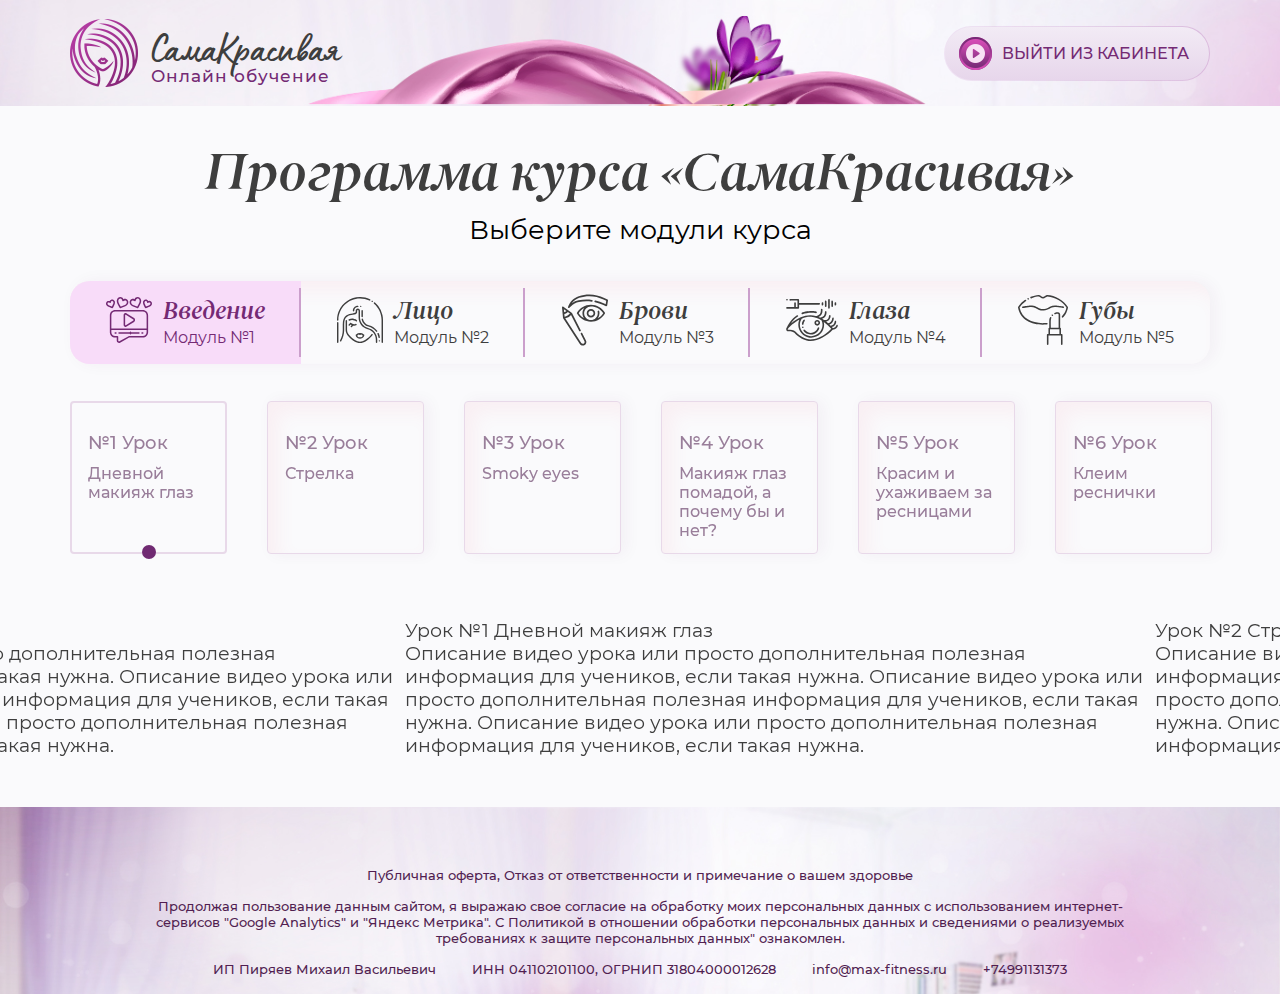
==== commit 038c2817: "lk2" ====
--- a/lk.html
+++ b/lk.html
@@ -36,7 +36,7 @@
                     </a>
                     <a href="#" class="header__lk">
                         <span class="lk__help">
-                            <img src="img/lk.png" alt="">    
+                            <img src="img/lk-back.png" alt="">    
                             <span>Выйти из кабинета</span>
                         </span>
                     </a>
@@ -51,8 +51,8 @@
                 <p class="prog__page-tit-sm">
                     Выберите модули курса
                 </p>
-                <div class="prog__wrap">
-                    <div class="prog__item-wrap" data-prog>
+                <div class="prog__page-wrap">
+                    <div class="prog__item-wrap active" data-prog>
                         <div class="prog__item-img">
                             <svg xmlns="http://www.w3.org/2000/svg" width='46' height='46' viewBox="0 4.3 504.1 503.5" fill="#3e3e3e"><path d="M42 205.6v184.7c0 32.4 26.3 58.7 58.8 58.8h16.8v33.6a25.04 25.04 0 0 0 11.7 21.2c4 2.6 8.6 3.9 13.4 3.9 4 0 7.8-.9 11.4-2.6L254 449h148.9c32.4 0 58.7-26.3 58.8-58.8V205.6c0-32.4-26.3-58.7-58.8-58.8H100.7c-32.4.1-58.7 26.4-58.7 58.8zm360.9 226.7H251.8c-1.4 0-2.8.4-4.1 1.1l-101.4 56.8a8.62 8.62 0 0 1-8.1-.5c-2.4-1.5-3.9-4.2-3.9-7v-42c0-4.6-3.8-8.4-8.4-8.4h-25.2c-23.2 0-41.9-18.8-42-42v-25.2h386.1v25.2c0 23.2-18.7 41.9-41.9 42h0zM100.7 163.7h302.2c23.2 0 41.9 18.8 42 42v142.7H58.8V205.6c0-23.1 18.8-41.9 41.9-41.9zm104.4 165.2c6.6 3.7 14.8 3.5 21.2-.7l81.6-51.5c6.9-4.7 11-12.4 11-20.7s-4.1-16.1-11-20.7l-81.6-51.5c-6.4-4.1-14.6-4.4-21.2-.7-7.6 4.4-12.3 12.6-12.1 21.4v103c-.1 8.8 4.5 17 12.1 21.4h0zm4.7-124.4c-.2-2.7 1.1-5.3 3.4-6.7.6-.3 1.3-.5 1.9-.5.8 0 1.5.3 2.2.7l81.6 51.5c2 1.6 3.1 4 3.1 6.5s-1.2 5-3.1 6.5L217.3 314c-1.2.9-2.8.9-4.1.2-2.3-1.5-3.6-4-3.4-6.7v-103z"/><path d="M360.9 390.3H277c0-4.6-3.8-8.4-8.4-8.4s-8.4 3.8-8.4 8.4H142.7c-4.6 0-8.4 3.8-8.4 8.4s3.8 8.4 8.4 8.4h117.5c0 4.6 3.8 8.4 8.4 8.4s8.4-3.8 8.4-8.4h83.9c4.6 0 8.4-3.8 8.4-8.4s-3.7-8.4-8.4-8.4zm-251.8 0h-8.4c-4.6 0-8.4 3.8-8.4 8.4s3.8 8.4 8.4 8.4h8.4c4.6 0 8.4-3.8 8.4-8.4s-3.7-8.4-8.4-8.4zm293.8 0h-8.4c-4.6 0-8.4 3.8-8.4 8.4s3.8 8.4 8.4 8.4h8.4c4.6 0 8.4-3.8 8.4-8.4s-3.8-8.4-8.4-8.4zM148.6 122.7c1.9 3.8 6.5 5.6 10.5 4.1l18.1-6.7c32.3-11.8 55.6-20.2 64.2-42.5 3.8-9.4 4.1-19.8.8-29.4-3.3-9.7-10.8-17.5-20.4-21.1-10-3.9-21.1-3.3-30.7 1.4-5.6-14.9-20.1-24.6-36-24.1S125.6 15.5 121 30.8c-8.6 22.3 2.8 44.3 18.7 74.7l8.9 17.2zm-11.9-85.9c2.9-8.9 10.9-15.1 20.2-15.8 2.3 0 4.5.4 6.6 1.3 8 3.6 13.4 11.2 14.3 20 .3 3.2 2.3 6 5.4 7.2 3 1.2 6.4.5 8.8-1.7 6.5-5.8 15.7-7.8 24-5 5 1.9 8.9 5.9 10.6 11 1.9 5.8 1.6 12.1-.7 17.8-5.9 15.2-24.1 21.8-54.3 32.8l-11.3 4.1-5.6-10.7c-14.9-28.6-23.9-45.8-18-61zM52.5 122l13.6 4.7c.9.3 1.9.5 2.8.5 3.2 0 6.2-1.8 7.6-4.8l6.4-12.9C94.6 86 103 69.1 95.9 51.7c-2.7-7.7-8.4-14-15.8-17.5s-15.9-3.8-23.5-1c-7.2 3-13 8.6-16.3 15.7-7.3-2.8-15.4-2.7-22.6.2A31.08 31.08 0 0 0 1.6 66.4C-1.3 74.1-.8 82.6 2.7 90c7.1 17.4 25 23.5 49.8 32zM24.1 64.7c1.6-.7 3.3-1 5-1 3.9.2 7.7 1.6 10.7 4.1 2.4 2.2 5.8 2.8 8.8 1.5 3-1.2 5-4 5.2-7.3.5-5.7 3.9-10.8 9.1-13.3 3.5-1.1 7.4-.7 10.7 1s5.7 4.7 6.8 8.3c4.1 9.9-1.2 21.3-12.5 44-1 2.1-2.1 4.2-3.2 6.4l-6.7-2.3c-24-8.2-35.7-12.6-39.7-22.6-1.8-3.3-2.1-7.1-1-10.7s3.5-6.4 6.8-8.1zM326.4 120l18.1 6.7c4 1.5 8.5-.2 10.5-4.1l8.9-17.2C379.8 75 391.2 53 382.6 30.7 378 15.5 364.2 4.8 348.3 4.3s-30.4 9.1-36 24.1c-9.6-4.7-20.7-5.3-30.7-1.4-9.6 3.7-17.1 11.4-20.4 21.1-3.2 9.6-2.9 20 .8 29.4 8.8 22.3 32.1 30.8 64.4 42.5h0zm-49.3-66.4c1.7-5.1 5.6-9.2 10.6-11.1 2.4-.9 4.9-1.4 7.5-1.4 6.1.2 11.9 2.5 16.5 6.5 2.4 2.2 5.8 2.9 8.8 1.7s5.1-3.9 5.3-7.2c.8-8.7 6.3-16.3 14.3-20 5.5-1.7 11.4-1.1 16.5 1.7 5 2.7 8.8 7.4 10.3 12.9 5.9 15.2-3.1 32.4-17.9 60.9l-5.6 10.7-11.3-4.1c-30.2-11-48.4-17.6-54.3-32.8-2.3-5.6-2.6-12-.7-17.8zm150 68.9c1.4 2.9 4.3 4.7 7.6 4.8 1 0 1.9-.2 2.8-.5l13.6-4.7c24.8-8.5 42.7-14.7 49.8-32.1 5.6-11 3.7-24.4-4.6-33.5a29.66 29.66 0 0 0-32.9-7.5c-5-11.3-16.4-18.4-28.8-17.8-12.3.6-23 8.8-26.8 20.6-7.1 17.4 1.3 34.4 13 57.8l6.3 12.9zm-3.9-64.3c2-5.7 7.1-9.7 13.1-10.2a12.17 12.17 0 0 1 4.3.8c5.2 2.5 8.6 7.6 9.1 13.3.2 3.2 2.2 6.1 5.2 7.3a8.37 8.37 0 0 0 8.8-1.6c4.3-3.7 10.3-4.9 15.7-3.1 3.3 1.7 5.8 4.7 6.9 8.2s.7 7.4-1 10.7c-4.1 9.9-15.8 14.3-39.8 22.6-2.2.7-4.4 1.5-6.7 2.3l-3.2-6.4c-11.2-22.7-16.4-34-12.4-43.9h0z"/></svg>
                         </div>
@@ -108,753 +108,774 @@
                         </div>
                     </div>
                 </div>
+            </div>
                 <div class="prog__content-wrap">
+                    <div class="prog__content active">
+                        <div class="container">
+                            <div class="prog__lessons" data-less>
+                                <div class="prog__less-wrap">
+                                    <div class="prog_less">
+                                        <span>
+                                            №1 Урок
+                                        </span>
+                                        Дневной макияж глаз
+                                    </div>
+                                </div>
+                                <div class="prog__less-wrap">
+                                    <div class="prog_less">
+                                        <span>
+                                            №2 Урок
+                                        </span>
+                                        Стрелка
+                                    </div>
+                                </div>
+                                <div class="prog__less-wrap">
+                                    <div class="prog_less">
+                                        <span>
+                                            №3 Урок
+                                        </span>
+                                        Smoky eyes 
+                                    </div>
+                                </div>
+                                <div class="prog__less-wrap">
+                                    <div class="prog_less">
+                                        <span>
+                                            №4 Урок
+                                        </span>
+                                        Макияж глаз помадой, а почему бы и нет?
+                                    </div>
+                                </div>
+                                <div class="prog__less-wrap">
+                                    <div class="prog_less">
+                                        <span>
+                                            №5 Урок
+                                        </span>
+                                        Красим и ухаживаем за ресницами
+                                    </div>
+                                </div>
+                                <div class="prog__less-wrap">
+                                    <div class="prog_less">
+                                        <span>
+                                            №6 Урок
+                                        </span>
+                                        Клеим реснички
+                                    </div>
+                                </div>
+                            </div>
+                        </div>
+                        <div class="container-l">
+                            <div class="prog__card-video" data-cardvideo>
+                                <div class="prog__video-card">
+                                    <a href="#" class="prog__top">
+                                        <img src="" alt="">
+                                    </a>
+                                    <div class="prog__bot">
+                                        <span class="prog__bot-num">
+                                            Урок №1
+                                        </span>
+                                        <span class="prog__bot-tit">
+                                            Дневной макияж глаз
+                                        </span>
+                                        <p>
+                                            Описание видео урока или просто дополнительная полезная информация для учеников, если такая нужна. Описание видео урока или просто дополнительная полезная информация для учеников, если такая нужна. Описание видео урока или просто дополнительная полезная информация для учеников, если такая нужна.
+                                        </p>
+                                    </div>
+                                </div>
+                                <div class="prog__video-card">
+                                    <a href="#" class="prog__top">
+                                        <img src="" alt="">
+                                    </a>
+                                    <div class="prog__bot">
+                                        <span class="prog__bot-num">
+                                            Урок №2
+                                        </span>
+                                        <span class="prog__bot-tit">
+                                            Стрелка
+                                        </span>
+                                        <p>
+                                            Описание видео урока или просто дополнительная полезная информация для учеников, если такая нужна. Описание видео урока или просто дополнительная полезная информация для учеников, если такая нужна. Описание видео урока или просто дополнительная полезная информация для учеников, если такая нужна.
+                                        </p>
+                                    </div>
+                                </div>
+                                <div class="prog__video-card">
+                                    <a href="#" class="prog__top">
+                                        <img src="" alt="">
+                                    </a>
+                                    <div class="prog__bot">
+                                        <span class="prog__bot-num">
+                                            Урок №3
+                                        </span>
+                                        <span class="prog__bot-tit">
+                                            Smoky eyes (Дымчатый макияж глаз)
+                                        </span>
+                                        <p>
+                                            Описание видео урока или просто дополнительная полезная информация для учеников, если такая нужна. Описание видео урока или просто дополнительная полезная информация для учеников, если такая нужна. Описание видео урока или просто дополнительная полезная информация для учеников, если такая нужна.
+                                        </p>
+                                    </div>
+                                </div>
+                                <div class="prog__video-card">
+                                    <a href="#" class="prog__top">
+                                        <img src="" alt="">
+                                    </a>
+                                    <div class="prog__bot">
+                                        <span class="prog__bot-num">
+                                            Урок №4
+                                        </span>
+                                        <span class="prog__bot-tit">
+                                            Макияж глаз помадой, а почему бы и нет?
+                                        </span>
+                                        <p>
+                                            Описание видео урока или просто дополнительная полезная информация для учеников, если такая нужна. Описание видео урока или просто дополнительная полезная информация для учеников, если такая нужна. Описание видео урока или просто дополнительная полезная информация для учеников, если такая нужна.
+                                        </p>
+                                    </div>
+                                </div>
+                                <div class="prog__video-card">
+                                    <a href="#" class="prog__top">
+                                        <img src="" alt="">
+                                    </a>
+                                    <div class="prog__bot">
+                                        <span class="prog__bot-num">
+                                            Урок №5
+                                        </span>
+                                        <span class="prog__bot-tit">
+                                            Красим и ухаживаем за ресницами
+                                        </span>
+                                        <p>
+                                            Описание видео урока или просто дополнительная полезная информация для учеников, если такая нужна. Описание видео урока или просто дополнительная полезная информация для учеников, если такая нужна. Описание видео урока или просто дополнительная полезная информация для учеников, если такая нужна.
+                                        </p>
+                                    </div>
+                                </div>
+                                <div class="prog__video-card">
+                                    <a href="#" class="prog__top">
+                                        <img src="" alt="">
+                                    </a>
+                                    <div class="prog__bot">
+                                        <span class="prog__bot-num">
+                                            Урок №6
+                                        </span>
+                                        <span class="prog__bot-tit">
+                                            Клеим реснички
+                                        </span>
+                                        <p>
+                                            Описание видео урока или просто дополнительная полезная информация для учеников, если такая нужна. Описание видео урока или просто дополнительная полезная информация для учеников, если такая нужна. Описание видео урока или просто дополнительная полезная информация для учеников, если такая нужна.
+                                        </p>
+                                    </div>
+                                </div>
+                            </div>
+                        </div>
+                    </div>
                     <div class="prog__content">
-                        <div class="prog__lessons" data-less>
-                            <div class="prog__less-wrap">
-                                <div class="prog_less">
-                                    <span>
-                                        №1 Урок
-                                    </span>
-                                    Дневной макияж глаз
+                        <div class="container">
+                            <div class="prog__lessons" data-less>
+                                <div class="prog__less-wrap">
+                                    <div class="prog_less">
+                                        <span>
+                                            №1 Урок
+                                        </span>
+                                        Дневной макияж глаз
+                                    </div>
+                                </div>
+                                <div class="prog__less-wrap">
+                                    <div class="prog_less">
+                                        <span>
+                                            №2 Урок
+                                        </span>
+                                        Стрелка
+                                    </div>
+                                </div>
+                                <div class="prog__less-wrap">
+                                    <div class="prog_less">
+                                        <span>
+                                            №3 Урок
+                                        </span>
+                                        Smoky eyes 
+                                    </div>
+                                </div>
+                                <div class="prog__less-wrap">
+                                    <div class="prog_less">
+                                        <span>
+                                            №4 Урок
+                                        </span>
+                                        Макияж глаз помадой, а почему бы и нет?
+                                    </div>
+                                </div>
+                                <div class="prog__less-wrap">
+                                    <div class="prog_less">
+                                        <span>
+                                            №5 Урок
+                                        </span>
+                                        Красим и ухаживаем за ресницами
+                                    </div>
+                                </div>
+                                <div class="prog__less-wrap">
+                                    <div class="prog_less">
+                                        <span>
+                                            №6 Урок
+                                        </span>
+                                        Клеим реснички
+                                    </div>
                                 </div>
                             </div>
-                            <div class="prog__less-wrap">
-                                <div class="prog_less">
-                                    <span>
-                                        №2 Урок
-                                    </span>
-                                    Стрелка
+                        </div>
+                        <div class="container-l">
+                            <div class="prog__card-video" data-cardvideo>
+                                <div class="prog__video-card">
+                                    <a href="#" class="prog__top">
+                                        <img src="" alt="">
+                                    </a>
+                                    <div class="prog__bot">
+                                        <span class="prog__bot-num">
+                                            Урок №1
+                                        </span>
+                                        <span class="prog__bot-tit">
+                                            Дневной макияж глаз
+                                        </span>
+                                        <p>
+                                            Описание видео урока или просто дополнительная полезная информация для учеников, если такая нужна. Описание видео урока или просто дополнительная полезная информация для учеников, если такая нужна. Описание видео урока или просто дополнительная полезная информация для учеников, если такая нужна.
+                                        </p>
+                                    </div>
+                                </div>
+                                <div class="prog__video-card">
+                                    <a href="#" class="prog__top">
+                                        <img src="" alt="">
+                                    </a>
+                                    <div class="prog__bot">
+                                        <span class="prog__bot-num">
+                                            Урок №2
+                                        </span>
+                                        <span class="prog__bot-tit">
+                                            Стрелка
+                                        </span>
+                                        <p>
+                                            Описание видео урока или просто дополнительная полезная информация для учеников, если такая нужна. Описание видео урока или просто дополнительная полезная информация для учеников, если такая нужна. Описание видео урока или просто дополнительная полезная информация для учеников, если такая нужна.
+                                        </p>
+                                    </div>
+                                </div>
+                                <div class="prog__video-card">
+                                    <a href="#" class="prog__top">
+                                        <img src="" alt="">
+                                    </a>
+                                    <div class="prog__bot">
+                                        <span class="prog__bot-num">
+                                            Урок №3
+                                        </span>
+                                        <span class="prog__bot-tit">
+                                            Smoky eyes (Дымчатый макияж глаз)
+                                        </span>
+                                        <p>
+                                            Описание видео урока или просто дополнительная полезная информация для учеников, если такая нужна. Описание видео урока или просто дополнительная полезная информация для учеников, если такая нужна. Описание видео урока или просто дополнительная полезная информация для учеников, если такая нужна.
+                                        </p>
+                                    </div>
+                                </div>
+                                <div class="prog__video-card">
+                                    <a href="#" class="prog__top">
+                                        <img src="" alt="">
+                                    </a>
+                                    <div class="prog__bot">
+                                        <span class="prog__bot-num">
+                                            Урок №4
+                                        </span>
+                                        <span class="prog__bot-tit">
+                                            Макияж глаз помадой, а почему бы и нет?
+                                        </span>
+                                        <p>
+                                            Описание видео урока или просто дополнительная полезная информация для учеников, если такая нужна. Описание видео урока или просто дополнительная полезная информация для учеников, если такая нужна. Описание видео урока или просто дополнительная полезная информация для учеников, если такая нужна.
+                                        </p>
+                                    </div>
+                                </div>
+                                <div class="prog__video-card">
+                                    <a href="#" class="prog__top">
+                                        <img src="" alt="">
+                                    </a>
+                                    <div class="prog__bot">
+                                        <span class="prog__bot-num">
+                                            Урок №5
+                                        </span>
+                                        <span class="prog__bot-tit">
+                                            Красим и ухаживаем за ресницами
+                                        </span>
+                                        <p>
+                                            Описание видео урока или просто дополнительная полезная информация для учеников, если такая нужна. Описание видео урока или просто дополнительная полезная информация для учеников, если такая нужна. Описание видео урока или просто дополнительная полезная информация для учеников, если такая нужна.
+                                        </p>
+                                    </div>
+                                </div>
+                                <div class="prog__video-card">
+                                    <a href="#" class="prog__top">
+                                        <img src="" alt="">
+                                    </a>
+                                    <div class="prog__bot">
+                                        <span class="prog__bot-num">
+                                            Урок №6
+                                        </span>
+                                        <span class="prog__bot-tit">
+                                            Клеим реснички
+                                        </span>
+                                        <p>
+                                            Описание видео урока или просто дополнительная полезная информация для учеников, если такая нужна. Описание видео урока или просто дополнительная полезная информация для учеников, если такая нужна. Описание видео урока или просто дополнительная полезная информация для учеников, если такая нужна.
+                                        </p>
+                                    </div>
                                 </div>
                             </div>
-                            <div class="prog__less-wrap">
-                                <div class="prog_less">
-                                    <span>
-                                        №3 Урок
-                                    </span>
-                                    Smoky eyes 
+                        </div>
+                    </div>
+                    <div class="prog__content">
+                        <div class="container">
+                            <div class="prog__lessons" data-less>
+                                <div class="prog__less-wrap">
+                                    <div class="prog_less">
+                                        <span>
+                                            №1 Урок
+                                        </span>
+                                        Дневной макияж глаз
+                                    </div>
+                                </div>
+                                <div class="prog__less-wrap">
+                                    <div class="prog_less">
+                                        <span>
+                                            №2 Урок
+                                        </span>
+                                        Стрелка
+                                    </div>
+                                </div>
+                                <div class="prog__less-wrap">
+                                    <div class="prog_less">
+                                        <span>
+                                            №3 Урок
+                                        </span>
+                                        Smoky eyes 
+                                    </div>
+                                </div>
+                                <div class="prog__less-wrap">
+                                    <div class="prog_less">
+                                        <span>
+                                            №4 Урок
+                                        </span>
+                                        Макияж глаз помадой, а почему бы и нет?
+                                    </div>
+                                </div>
+                                <div class="prog__less-wrap">
+                                    <div class="prog_less">
+                                        <span>
+                                            №5 Урок
+                                        </span>
+                                        Красим и ухаживаем за ресницами
+                                    </div>
+                                </div>
+                                <div class="prog__less-wrap">
+                                    <div class="prog_less">
+                                        <span>
+                                            №6 Урок
+                                        </span>
+                                        Клеим реснички
+                                    </div>
                                 </div>
                             </div>
-                            <div class="prog__less-wrap">
-                                <div class="prog_less">
-                                    <span>
-                                        №4 Урок
-                                    </span>
-                                    Макияж глаз помадой, а почему бы и нет?
+                        </div>
+                        <div class="container-l">
+                            <div class="prog__card-video" data-cardvideo>
+                                <div class="prog__video-card">
+                                    <a href="#" class="prog__top">
+                                        <img src="" alt="">
+                                    </a>
+                                    <div class="prog__bot">
+                                        <span class="prog__bot-num">
+                                            Урок №1
+                                        </span>
+                                        <span class="prog__bot-tit">
+                                            Дневной макияж глаз
+                                        </span>
+                                        <p>
+                                            Описание видео урока или просто дополнительная полезная информация для учеников, если такая нужна. Описание видео урока или просто дополнительная полезная информация для учеников, если такая нужна. Описание видео урока или просто дополнительная полезная информация для учеников, если такая нужна.
+                                        </p>
+                                    </div>
+                                </div>
+                                <div class="prog__video-card">
+                                    <a href="#" class="prog__top">
+                                        <img src="" alt="">
+                                    </a>
+                                    <div class="prog__bot">
+                                        <span class="prog__bot-num">
+                                            Урок №2
+                                        </span>
+                                        <span class="prog__bot-tit">
+                                            Стрелка
+                                        </span>
+                                        <p>
+                                            Описание видео урока или просто дополнительная полезная информация для учеников, если такая нужна. Описание видео урока или просто дополнительная полезная информация для учеников, если такая нужна. Описание видео урока или просто дополнительная полезная информация для учеников, если такая нужна.
+                                        </p>
+                                    </div>
+                                </div>
+                                <div class="prog__video-card">
+                                    <a href="#" class="prog__top">
+                                        <img src="" alt="">
+                                    </a>
+                                    <div class="prog__bot">
+                                        <span class="prog__bot-num">
+                                            Урок №3
+                                        </span>
+                                        <span class="prog__bot-tit">
+                                            Smoky eyes (Дымчатый макияж глаз)
+                                        </span>
+                                        <p>
+                                            Описание видео урока или просто дополнительная полезная информация для учеников, если такая нужна. Описание видео урока или просто дополнительная полезная информация для учеников, если такая нужна. Описание видео урока или просто дополнительная полезная информация для учеников, если такая нужна.
+                                        </p>
+                                    </div>
+                                </div>
+                                <div class="prog__video-card">
+                                    <a href="#" class="prog__top">
+                                        <img src="" alt="">
+                                    </a>
+                                    <div class="prog__bot">
+                                        <span class="prog__bot-num">
+                                            Урок №4
+                                        </span>
+                                        <span class="prog__bot-tit">
+                                            Макияж глаз помадой, а почему бы и нет?
+                                        </span>
+                                        <p>
+                                            Описание видео урока или просто дополнительная полезная информация для учеников, если такая нужна. Описание видео урока или просто дополнительная полезная информация для учеников, если такая нужна. Описание видео урока или просто дополнительная полезная информация для учеников, если такая нужна.
+                                        </p>
+                                    </div>
+                                </div>
+                                <div class="prog__video-card">
+                                    <a href="#" class="prog__top">
+                                        <img src="" alt="">
+                                    </a>
+                                    <div class="prog__bot">
+                                        <span class="prog__bot-num">
+                                            Урок №5
+                                        </span>
+                                        <span class="prog__bot-tit">
+                                            Красим и ухаживаем за ресницами
+                                        </span>
+                                        <p>
+                                            Описание видео урока или просто дополнительная полезная информация для учеников, если такая нужна. Описание видео урока или просто дополнительная полезная информация для учеников, если такая нужна. Описание видео урока или просто дополнительная полезная информация для учеников, если такая нужна.
+                                        </p>
+                                    </div>
+                                </div>
+                                <div class="prog__video-card">
+                                    <a href="#" class="prog__top">
+                                        <img src="" alt="">
+                                    </a>
+                                    <div class="prog__bot">
+                                        <span class="prog__bot-num">
+                                            Урок №6
+                                        </span>
+                                        <span class="prog__bot-tit">
+                                            Клеим реснички
+                                        </span>
+                                        <p>
+                                            Описание видео урока или просто дополнительная полезная информация для учеников, если такая нужна. Описание видео урока или просто дополнительная полезная информация для учеников, если такая нужна. Описание видео урока или просто дополнительная полезная информация для учеников, если такая нужна.
+                                        </p>
+                                    </div>
                                 </div>
                             </div>
-                            <div class="prog__less-wrap">
-                                <div class="prog_less">
-                                    <span>
-                                        №5 Урок
-                                    </span>
-                                    Красим и ухаживаем за ресницами
+                        </div>
+                    </div>
+                    <div class="prog__content">
+                        <div class="container">
+                            <div class="prog__lessons" data-less>
+                                <div class="prog__less-wrap">
+                                    <div class="prog_less">
+                                        <span>
+                                            №1 Урок
+                                        </span>
+                                        Дневной макияж глаз
+                                    </div>
+                                </div>
+                                <div class="prog__less-wrap">
+                                    <div class="prog_less">
+                                        <span>
+                                            №2 Урок
+                                        </span>
+                                        Стрелка
+                                    </div>
+                                </div>
+                                <div class="prog__less-wrap">
+                                    <div class="prog_less">
+                                        <span>
+                                            №3 Урок
+                                        </span>
+                                        Smoky eyes 
+                                    </div>
+                                </div>
+                                <div class="prog__less-wrap">
+                                    <div class="prog_less">
+                                        <span>
+                                            №4 Урок
+                                        </span>
+                                        Макияж глаз помадой, а почему бы и нет?
+                                    </div>
+                                </div>
+                                <div class="prog__less-wrap">
+                                    <div class="prog_less">
+                                        <span>
+                                            №5 Урок
+                                        </span>
+                                        Красим и ухаживаем за ресницами
+                                    </div>
+                                </div>
+                                <div class="prog__less-wrap">
+                                    <div class="prog_less">
+                                        <span>
+                                            №6 Урок
+                                        </span>
+                                        Клеим реснички
+                                    </div>
                                 </div>
                             </div>
-                            <div class="prog__less-wrap">
-                                <div class="prog_less">
-                                    <span>
-                                        №6 Урок
-                                    </span>
-                                    Клеим реснички
+                        </div>
+                        <div class="container-l">
+                            <div class="prog__card-video" data-cardvideo>
+                                <div class="prog__video-card">
+                                    <a href="#" class="prog__top">
+                                        <img src="" alt="">
+                                    </a>
+                                    <div class="prog__bot">
+                                        <span class="prog__bot-num">
+                                            Урок №1
+                                        </span>
+                                        <span class="prog__bot-tit">
+                                            Дневной макияж глаз
+                                        </span>
+                                        <p>
+                                            Описание видео урока или просто дополнительная полезная информация для учеников, если такая нужна. Описание видео урока или просто дополнительная полезная информация для учеников, если такая нужна. Описание видео урока или просто дополнительная полезная информация для учеников, если такая нужна.
+                                        </p>
+                                    </div>
+                                </div>
+                                <div class="prog__video-card">
+                                    <a href="#" class="prog__top">
+                                        <img src="" alt="">
+                                    </a>
+                                    <div class="prog__bot">
+                                        <span class="prog__bot-num">
+                                            Урок №2
+                                        </span>
+                                        <span class="prog__bot-tit">
+                                            Стрелка
+                                        </span>
+                                        <p>
+                                            Описание видео урока или просто дополнительная полезная информация для учеников, если такая нужна. Описание видео урока или просто дополнительная полезная информация для учеников, если такая нужна. Описание видео урока или просто дополнительная полезная информация для учеников, если такая нужна.
+                                        </p>
+                                    </div>
+                                </div>
+                                <div class="prog__video-card">
+                                    <a href="#" class="prog__top">
+                                        <img src="" alt="">
+                                    </a>
+                                    <div class="prog__bot">
+                                        <span class="prog__bot-num">
+                                            Урок №3
+                                        </span>
+                                        <span class="prog__bot-tit">
+                                            Smoky eyes (Дымчатый макияж глаз)
+                                        </span>
+                                        <p>
+                                            Описание видео урока или просто дополнительная полезная информация для учеников, если такая нужна. Описание видео урока или просто дополнительная полезная информация для учеников, если такая нужна. Описание видео урока или просто дополнительная полезная информация для учеников, если такая нужна.
+                                        </p>
+                                    </div>
+                                </div>
+                                <div class="prog__video-card">
+                                    <a href="#" class="prog__top">
+                                        <img src="" alt="">
+                                    </a>
+                                    <div class="prog__bot">
+                                        <span class="prog__bot-num">
+                                            Урок №4
+                                        </span>
+                                        <span class="prog__bot-tit">
+                                            Макияж глаз помадой, а почему бы и нет?
+                                        </span>
+                                        <p>
+                                            Описание видео урока или просто дополнительная полезная информация для учеников, если такая нужна. Описание видео урока или просто дополнительная полезная информация для учеников, если такая нужна. Описание видео урока или просто дополнительная полезная информация для учеников, если такая нужна.
+                                        </p>
+                                    </div>
+                                </div>
+                                <div class="prog__video-card">
+                                    <a href="#" class="prog__top">
+                                        <img src="" alt="">
+                                    </a>
+                                    <div class="prog__bot">
+                                        <span class="prog__bot-num">
+                                            Урок №5
+                                        </span>
+                                        <span class="prog__bot-tit">
+                                            Красим и ухаживаем за ресницами
+                                        </span>
+                                        <p>
+                                            Описание видео урока или просто дополнительная полезная информация для учеников, если такая нужна. Описание видео урока или просто дополнительная полезная информация для учеников, если такая нужна. Описание видео урока или просто дополнительная полезная информация для учеников, если такая нужна.
+                                        </p>
+                                    </div>
+                                </div>
+                                <div class="prog__video-card">
+                                    <a href="#" class="prog__top">
+                                        <img src="" alt="">
+                                    </a>
+                                    <div class="prog__bot">
+                                        <span class="prog__bot-num">
+                                            Урок №6
+                                        </span>
+                                        <span class="prog__bot-tit">
+                                            Клеим реснички
+                                        </span>
+                                        <p>
+                                            Описание видео урока или просто дополнительная полезная информация для учеников, если такая нужна. Описание видео урока или просто дополнительная полезная информация для учеников, если такая нужна. Описание видео урока или просто дополнительная полезная информация для учеников, если такая нужна.
+                                        </p>
+                                    </div>
                                 </div>
                             </div>
                         </div>
-                        <div class="prog__card-video">
-                            <div class="prog__video-card">
-                                <a href="#" class="prog__top">
-                                    <img src="" alt="">
-                                </a>
-                                <div class="prog__bot">
-                                    <span class="prog__bot-num">
-                                        Урок №1
-                                    </span>
-                                    <span class="prog__bot-tit">
+                    </div>
+                    <div class="prog__content">
+                        <div class="container">
+                            <div class="prog__lessons" data-less>
+                                <div class="prog__less-wrap">
+                                    <div class="prog_less">
+                                        <span>
+                                            №1 Урок
+                                        </span>
                                         Дневной макияж глаз
-                                    </span>
-                                    <p>
-                                        Описание видео урока или просто дополнительная полезная информация для учеников, если такая нужна. Описание видео урока или просто дополнительная полезная информация для учеников, если такая нужна. Описание видео урока или просто дополнительная полезная информация для учеников, если такая нужна.
-                                    </p>
+                                    </div>
+                                </div>
+                                <div class="prog__less-wrap">
+                                    <div class="prog_less">
+                                        <span>
+                                            №2 Урок
+                                        </span>
+                                        Стрелка
+                                    </div>
+                                </div>
+                                <div class="prog__less-wrap">
+                                    <div class="prog_less">
+                                        <span>
+                                            №3 Урок
+                                        </span>
+                                        Smoky eyes 
+                                    </div>
+                                </div>
+                                <div class="prog__less-wrap">
+                                    <div class="prog_less">
+                                        <span>
+                                            №4 Урок
+                                        </span>
+                                        Макияж глаз помадой, а почему бы и нет?
+                                    </div>
+                                </div>
+                                <div class="prog__less-wrap">
+                                    <div class="prog_less">
+                                        <span>
+                                            №5 Урок
+                                        </span>
+                                        Красим и ухаживаем за ресницами
+                                    </div>
+                                </div>
+                                <div class="prog__less-wrap">
+                                    <div class="prog_less">
+                                        <span>
+                                            №6 Урок
+                                        </span>
+                                        Клеим реснички
+                                    </div>
                                 </div>
                             </div>
-                            <div class="prog__video-card">
-                                <a href="#" class="prog__top">
-                                    <img src="" alt="">
-                                </a>
-                                <div class="prog__bot">
-                                    <span class="prog__bot-num">
-                                        Урок №2
-                                    </span>
-                                    <span class="prog__bot-tit">
-                                        Стрелка
-                                    </span>
-                                    <p>
-                                        Описание видео урока или просто дополнительная полезная информация для учеников, если такая нужна. Описание видео урока или просто дополнительная полезная информация для учеников, если такая нужна. Описание видео урока или просто дополнительная полезная информация для учеников, если такая нужна.
-                                    </p>
-                                </div>
-                            </div>
-                            <div class="prog__video-card">
-                                <a href="#" class="prog__top">
-                                    <img src="" alt="">
-                                </a>
-                                <div class="prog__bot">
-                                    <span class="prog__bot-num">
-                                        Урок №3
-                                    </span>
-                                    <span class="prog__bot-tit">
-                                        Smoky eyes (Дымчатый макияж глаз)
-                                    </span>
-                                    <p>
-                                        Описание видео урока или просто дополнительная полезная информация для учеников, если такая нужна. Описание видео урока или просто дополнительная полезная информация для учеников, если такая нужна. Описание видео урока или просто дополнительная полезная информация для учеников, если такая нужна.
-                                    </p>
-                                </div>
-                            </div>
-                            <div class="prog__video-card">
-                                <a href="#" class="prog__top">
-                                    <img src="" alt="">
-                                </a>
-                                <div class="prog__bot">
-                                    <span class="prog__bot-num">
-                                        Урок №4
-                                    </span>
-                                    <span class="prog__bot-tit">
-                                        Макияж глаз помадой, а почему бы и нет?
-                                    </span>
-                                    <p>
-                                        Описание видео урока или просто дополнительная полезная информация для учеников, если такая нужна. Описание видео урока или просто дополнительная полезная информация для учеников, если такая нужна. Описание видео урока или просто дополнительная полезная информация для учеников, если такая нужна.
-                                    </p>
-                                </div>
-                            </div>
-                            <div class="prog__video-card">
-                                <a href="#" class="prog__top">
-                                    <img src="" alt="">
-                                </a>
-                                <div class="prog__bot">
-                                    <span class="prog__bot-num">
-                                        Урок №5
-                                    </span>
-                                    <span class="prog__bot-tit">
-                                        Красим и ухаживаем за ресницами
-                                    </span>
-                                    <p>
-                                        Описание видео урока или просто дополнительная полезная информация для учеников, если такая нужна. Описание видео урока или просто дополнительная полезная информация для учеников, если такая нужна. Описание видео урока или просто дополнительная полезная информация для учеников, если такая нужна.
-                                    </p>
-                                </div>
-                            </div>
-                            <div class="prog__video-card">
-                                <a href="#" class="prog__top">
-                                    <img src="" alt="">
-                                </a>
-                                <div class="prog__bot">
-                                    <span class="prog__bot-num">
-                                        Урок №6
-                                    </span>
-                                    <span class="prog__bot-tit">
-                                        Клеим реснички
-                                    </span>
-                                    <p>
-                                        Описание видео урока или просто дополнительная полезная информация для учеников, если такая нужна. Описание видео урока или просто дополнительная полезная информация для учеников, если такая нужна. Описание видео урока или просто дополнительная полезная информация для учеников, если такая нужна.
-                                    </p>
-                                </div>
-                            </div>
-                        </div>
-                    </div>
-                    <div class="prog__content">
-                        <div class="prog__lessons" data-less>
-                            <div class="prog__less-wrap">
-                                <div class="prog_less">
-                                    <span>
-                                        №1 Урок
-                                    </span>
-                                    Дневной макияж глаз
-                                </div>
-                            </div>
-                            <div class="prog__less-wrap">
-                                <div class="prog_less">
-                                    <span>
-                                        №2 Урок
-                                    </span>
-                                    Стрелка
-                                </div>
-                            </div>
-                            <div class="prog__less-wrap">
-                                <div class="prog_less">
-                                    <span>
-                                        №3 Урок
-                                    </span>
-                                    Smoky eyes 
-                                </div>
-                            </div>
-                            <div class="prog__less-wrap">
-                                <div class="prog_less">
-                                    <span>
-                                        №4 Урок
-                                    </span>
-                                    Макияж глаз помадой, а почему бы и нет?
-                                </div>
-                            </div>
-                            <div class="prog__less-wrap">
-                                <div class="prog_less">
-                                    <span>
-                                        №5 Урок
-                                    </span>
-                                    Красим и ухаживаем за ресницами
-                                </div>
-                            </div>
-                            <div class="prog__less-wrap">
-                                <div class="prog_less">
-                                    <span>
-                                        №6 Урок
-                                    </span>
-                                    Клеим реснички
-                                </div>
-                            </div>
-                        </div>
-                        <div class="prog__card-video">
-                            <div class="prog__video-card">
-                                <a href="#" class="prog__top">
-                                    <img src="" alt="">
-                                </a>
-                                <div class="prog__bot">
-                                    <span class="prog__bot-num">
-                                        Урок №1
-                                    </span>
-                                    <span class="prog__bot-tit">
-                                        Дневной макияж глаз
-                                    </span>
-                                    <p>
-                                        Описание видео урока или просто дополнительная полезная информация для учеников, если такая нужна. Описание видео урока или просто дополнительная полезная информация для учеников, если такая нужна. Описание видео урока или просто дополнительная полезная информация для учеников, если такая нужна.
-                                    </p>
-                                </div>
-                            </div>
-                            <div class="prog__video-card">
-                                <a href="#" class="prog__top">
-                                    <img src="" alt="">
-                                </a>
-                                <div class="prog__bot">
-                                    <span class="prog__bot-num">
-                                        Урок №2
-                                    </span>
-                                    <span class="prog__bot-tit">
-                                        Стрелка
-                                    </span>
-                                    <p>
-                                        Описание видео урока или просто дополнительная полезная информация для учеников, если такая нужна. Описание видео урока или просто дополнительная полезная информация для учеников, если такая нужна. Описание видео урока или просто дополнительная полезная информация для учеников, если такая нужна.
-                                    </p>
-                                </div>
-                            </div>
-                            <div class="prog__video-card">
-                                <a href="#" class="prog__top">
-                                    <img src="" alt="">
-                                </a>
-                                <div class="prog__bot">
-                                    <span class="prog__bot-num">
-                                        Урок №3
-                                    </span>
-                                    <span class="prog__bot-tit">
-                                        Smoky eyes (Дымчатый макияж глаз)
-                                    </span>
-                                    <p>
-                                        Описание видео урока или просто дополнительная полезная информация для учеников, если такая нужна. Описание видео урока или просто дополнительная полезная информация для учеников, если такая нужна. Описание видео урока или просто дополнительная полезная информация для учеников, если такая нужна.
-                                    </p>
-                                </div>
-                            </div>
-                            <div class="prog__video-card">
-                                <a href="#" class="prog__top">
-                                    <img src="" alt="">
-                                </a>
-                                <div class="prog__bot">
-                                    <span class="prog__bot-num">
-                                        Урок №4
-                                    </span>
-                                    <span class="prog__bot-tit">
-                                        Макияж глаз помадой, а почему бы и нет?
-                                    </span>
-                                    <p>
-                                        Описание видео урока или просто дополнительная полезная информация для учеников, если такая нужна. Описание видео урока или просто дополнительная полезная информация для учеников, если такая нужна. Описание видео урока или просто дополнительная полезная информация для учеников, если такая нужна.
-                                    </p>
-                                </div>
-                            </div>
-                            <div class="prog__video-card">
-                                <a href="#" class="prog__top">
-                                    <img src="" alt="">
-                                </a>
-                                <div class="prog__bot">
-                                    <span class="prog__bot-num">
-                                        Урок №5
-                                    </span>
-                                    <span class="prog__bot-tit">
-                                        Красим и ухаживаем за ресницами
-                                    </span>
-                                    <p>
-                                        Описание видео урока или просто дополнительная полезная информация для учеников, если такая нужна. Описание видео урока или просто дополнительная полезная информация для учеников, если такая нужна. Описание видео урока или просто дополнительная полезная информация для учеников, если такая нужна.
-                                    </p>
-                                </div>
-                            </div>
-                            <div class="prog__video-card">
-                                <a href="#" class="prog__top">
-                                    <img src="" alt="">
-                                </a>
-                                <div class="prog__bot">
-                                    <span class="prog__bot-num">
-                                        Урок №6
-                                    </span>
-                                    <span class="prog__bot-tit">
-                                        Клеим реснички
-                                    </span>
-                                    <p>
-                                        Описание видео урока или просто дополнительная полезная информация для учеников, если такая нужна. Описание видео урока или просто дополнительная полезная информация для учеников, если такая нужна. Описание видео урока или просто дополнительная полезная информация для учеников, если такая нужна.
-                                    </p>
-                                </div>
-                            </div>
-                        </div>
-                    </div>
-                    <div class="prog__content">
-                        <div class="prog__lessons" data-less>
-                            <div class="prog__less-wrap">
-                                <div class="prog_less">
-                                    <span>
-                                        №1 Урок
-                                    </span>
-                                    Дневной макияж глаз
-                                </div>
-                            </div>
-                            <div class="prog__less-wrap">
-                                <div class="prog_less">
-                                    <span>
-                                        №2 Урок
-                                    </span>
-                                    Стрелка
-                                </div>
-                            </div>
-                            <div class="prog__less-wrap">
-                                <div class="prog_less">
-                                    <span>
-                                        №3 Урок
-                                    </span>
-                                    Smoky eyes 
-                                </div>
-                            </div>
-                            <div class="prog__less-wrap">
-                                <div class="prog_less">
-                                    <span>
-                                        №4 Урок
-                                    </span>
-                                    Макияж глаз помадой, а почему бы и нет?
-                                </div>
-                            </div>
-                            <div class="prog__less-wrap">
-                                <div class="prog_less">
-                                    <span>
-                                        №5 Урок
-                                    </span>
-                                    Красим и ухаживаем за ресницами
-                                </div>
-                            </div>
-                            <div class="prog__less-wrap">
-                                <div class="prog_less">
-                                    <span>
-                                        №6 Урок
-                                    </span>
-                                    Клеим реснички
-                                </div>
-                            </div>
-                        </div>
-                        <div class="prog__card-video">
-                            <div class="prog__video-card">
-                                <a href="#" class="prog__top">
-                                    <img src="" alt="">
-                                </a>
-                                <div class="prog__bot">
-                                    <span class="prog__bot-num">
-                                        Урок №1
-                                    </span>
-                                    <span class="prog__bot-tit">
-                                        Дневной макияж глаз
-                                    </span>
-                                    <p>
-                                        Описание видео урока или просто дополнительная полезная информация для учеников, если такая нужна. Описание видео урока или просто дополнительная полезная информация для учеников, если такая нужна. Описание видео урока или просто дополнительная полезная информация для учеников, если такая нужна.
-                                    </p>
-                                </div>
-                            </div>
-                            <div class="prog__video-card">
-                                <a href="#" class="prog__top">
-                                    <img src="" alt="">
-                                </a>
-                                <div class="prog__bot">
-                                    <span class="prog__bot-num">
-                                        Урок №2
-                                    </span>
-                                    <span class="prog__bot-tit">
-                                        Стрелка
-                                    </span>
-                                    <p>
-                                        Описание видео урока или просто дополнительная полезная информация для учеников, если такая нужна. Описание видео урока или просто дополнительная полезная информация для учеников, если такая нужна. Описание видео урока или просто дополнительная полезная информация для учеников, если такая нужна.
-                                    </p>
-                                </div>
-                            </div>
-                            <div class="prog__video-card">
-                                <a href="#" class="prog__top">
-                                    <img src="" alt="">
-                                </a>
-                                <div class="prog__bot">
-                                    <span class="prog__bot-num">
-                                        Урок №3
-                                    </span>
-                                    <span class="prog__bot-tit">
-                                        Smoky eyes (Дымчатый макияж глаз)
-                                    </span>
-                                    <p>
-                                        Описание видео урока или просто дополнительная полезная информация для учеников, если такая нужна. Описание видео урока или просто дополнительная полезная информация для учеников, если такая нужна. Описание видео урока или просто дополнительная полезная информация для учеников, если такая нужна.
-                                    </p>
-                                </div>
-                            </div>
-                            <div class="prog__video-card">
-                                <a href="#" class="prog__top">
-                                    <img src="" alt="">
-                                </a>
-                                <div class="prog__bot">
-                                    <span class="prog__bot-num">
-                                        Урок №4
-                                    </span>
-                                    <span class="prog__bot-tit">
-                                        Макияж глаз помадой, а почему бы и нет?
-                                    </span>
-                                    <p>
-                                        Описание видео урока или просто дополнительная полезная информация для учеников, если такая нужна. Описание видео урока или просто дополнительная полезная информация для учеников, если такая нужна. Описание видео урока или просто дополнительная полезная информация для учеников, если такая нужна.
-                                    </p>
-                                </div>
-                            </div>
-                            <div class="prog__video-card">
-                                <a href="#" class="prog__top">
-                                    <img src="" alt="">
-                                </a>
-                                <div class="prog__bot">
-                                    <span class="prog__bot-num">
-                                        Урок №5
-                                    </span>
-                                    <span class="prog__bot-tit">
-                                        Красим и ухаживаем за ресницами
-                                    </span>
-                                    <p>
-                                        Описание видео урока или просто дополнительная полезная информация для учеников, если такая нужна. Описание видео урока или просто дополнительная полезная информация для учеников, если такая нужна. Описание видео урока или просто дополнительная полезная информация для учеников, если такая нужна.
-                                    </p>
-                                </div>
-                            </div>
-                            <div class="prog__video-card">
-                                <a href="#" class="prog__top">
-                                    <img src="" alt="">
-                                </a>
-                                <div class="prog__bot">
-                                    <span class="prog__bot-num">
-                                        Урок №6
-                                    </span>
-                                    <span class="prog__bot-tit">
-                                        Клеим реснички
-                                    </span>
-                                    <p>
-                                        Описание видео урока или просто дополнительная полезная информация для учеников, если такая нужна. Описание видео урока или просто дополнительная полезная информация для учеников, если такая нужна. Описание видео урока или просто дополнительная полезная информация для учеников, если такая нужна.
-                                    </p>
-                                </div>
-                            </div>
-                        </div>
-                    </div>
-                    <div class="prog__content">
-                        <div class="prog__lessons" data-less>
-                            <div class="prog__less-wrap">
-                                <div class="prog_less">
-                                    <span>
-                                        №1 Урок
-                                    </span>
-                                    Дневной макияж глаз
-                                </div>
-                            </div>
-                            <div class="prog__less-wrap">
-                                <div class="prog_less">
-                                    <span>
-                                        №2 Урок
-                                    </span>
-                                    Стрелка
-                                </div>
-                            </div>
-                            <div class="prog__less-wrap">
-                                <div class="prog_less">
-                                    <span>
-                                        №3 Урок
-                                    </span>
-                                    Smoky eyes 
-                                </div>
-                            </div>
-                            <div class="prog__less-wrap">
-                                <div class="prog_less">
-                                    <span>
-                                        №4 Урок
-                                    </span>
-                                    Макияж глаз помадой, а почему бы и нет?
-                                </div>
-                            </div>
-                            <div class="prog__less-wrap">
-                                <div class="prog_less">
-                                    <span>
-                                        №5 Урок
-                                    </span>
-                                    Красим и ухаживаем за ресницами
-                                </div>
-                            </div>
-                            <div class="prog__less-wrap">
-                                <div class="prog_less">
-                                    <span>
-                                        №6 Урок
-                                    </span>
-                                    Клеим реснички
-                                </div>
-                            </div>
-                        </div>
-                        <div class="prog__card-video">
-                            <div class="prog__video-card">
-                                <a href="#" class="prog__top">
-                                    <img src="" alt="">
-                                </a>
-                                <div class="prog__bot">
-                                    <span class="prog__bot-num">
-                                        Урок №1
-                                    </span>
-                                    <span class="prog__bot-tit">
-                                        Дневной макияж глаз
-                                    </span>
-                                    <p>
-                                        Описание видео урока или просто дополнительная полезная информация для учеников, если такая нужна. Описание видео урока или просто дополнительная полезная информация для учеников, если такая нужна. Описание видео урока или просто дополнительная полезная информация для учеников, если такая нужна.
-                                    </p>
-                                </div>
-                            </div>
-                            <div class="prog__video-card">
-                                <a href="#" class="prog__top">
-                                    <img src="" alt="">
-                                </a>
-                                <div class="prog__bot">
-                                    <span class="prog__bot-num">
-                                        Урок №2
-                                    </span>
-                                    <span class="prog__bot-tit">
-                                        Стрелка
-                                    </span>
-                                    <p>
-                                        Описание видео урока или просто дополнительная полезная информация для учеников, если такая нужна. Описание видео урока или просто дополнительная полезная информация для учеников, если такая нужна. Описание видео урока или просто дополнительная полезная информация для учеников, если такая нужна.
-                                    </p>
-                                </div>
-                            </div>
-                            <div class="prog__video-card">
-                                <a href="#" class="prog__top">
-                                    <img src="" alt="">
-                                </a>
-                                <div class="prog__bot">
-                                    <span class="prog__bot-num">
-                                        Урок №3
-                                    </span>
-                                    <span class="prog__bot-tit">
-                                        Smoky eyes (Дымчатый макияж глаз)
-                                    </span>
-                                    <p>
-                                        Описание видео урока или просто дополнительная полезная информация для учеников, если такая нужна. Описание видео урока или просто дополнительная полезная информация для учеников, если такая нужна. Описание видео урока или просто дополнительная полезная информация для учеников, если такая нужна.
-                                    </p>
-                                </div>
-                            </div>
-                            <div class="prog__video-card">
-                                <a href="#" class="prog__top">
-                                    <img src="" alt="">
-                                </a>
-                                <div class="prog__bot">
-                                    <span class="prog__bot-num">
-                                        Урок №4
-                                    </span>
-                                    <span class="prog__bot-tit">
-                                        Макияж глаз помадой, а почему бы и нет?
-                                    </span>
-                                    <p>
-                                        Описание видео урока или просто дополнительная полезная информация для учеников, если такая нужна. Описание видео урока или просто дополнительная полезная информация для учеников, если такая нужна. Описание видео урока или просто дополнительная полезная информация для учеников, если такая нужна.
-                                    </p>
-                                </div>
-                            </div>
-                            <div class="prog__video-card">
-                                <a href="#" class="prog__top">
-                                    <img src="" alt="">
-                                </a>
-                                <div class="prog__bot">
-                                    <span class="prog__bot-num">
-                                        Урок №5
-                                    </span>
-                                    <span class="prog__bot-tit">
-                                        Красим и ухаживаем за ресницами
-                                    </span>
-                                    <p>
-                                        Описание видео урока или просто дополнительная полезная информация для учеников, если такая нужна. Описание видео урока или просто дополнительная полезная информация для учеников, если такая нужна. Описание видео урока или просто дополнительная полезная информация для учеников, если такая нужна.
-                                    </p>
-                                </div>
-                            </div>
-                            <div class="prog__video-card">
-                                <a href="#" class="prog__top">
-                                    <img src="" alt="">
-                                </a>
-                                <div class="prog__bot">
-                                    <span class="prog__bot-num">
-                                        Урок №6
-                                    </span>
-                                    <span class="prog__bot-tit">
-                                        Клеим реснички
-                                    </span>
-                                    <p>
-                                        Описание видео урока или просто дополнительная полезная информация для учеников, если такая нужна. Описание видео урока или просто дополнительная полезная информация для учеников, если такая нужна. Описание видео урока или просто дополнительная полезная информация для учеников, если такая нужна.
-                                    </p>
-                                </div>
-                            </div>
-                        </div>
-                    </div>
-                    <div class="prog__content">
-                        <div class="prog__lessons" data-less>
-                            <div class="prog__less-wrap">
-                                <div class="prog_less">
-                                    <span>
-                                        №1 Урок
-                                    </span>
-                                    Дневной макияж глаз
-                                </div>
-                            </div>
-                            <div class="prog__less-wrap">
-                                <div class="prog_less">
-                                    <span>
-                                        №2 Урок
-                                    </span>
-                                    Стрелка
-                                </div>
-                            </div>
-                            <div class="prog__less-wrap">
-                                <div class="prog_less">
-                                    <span>
-                                        №3 Урок
-                                    </span>
-                                    Smoky eyes 
-                                </div>
-                            </div>
-                            <div class="prog__less-wrap">
-                                <div class="prog_less">
-                                    <span>
-                                        №4 Урок
-                                    </span>
-                                    Макияж глаз помадой, а почему бы и нет?
-                                </div>
-                            </div>
-                            <div class="prog__less-wrap">
-                                <div class="prog_less">
-                                    <span>
-                                        №5 Урок
-                                    </span>
-                                    Красим и ухаживаем за ресницами
-                                </div>
-                            </div>
-                            <div class="prog__less-wrap">
-                                <div class="prog_less">
-                                    <span>
-                                        №6 Урок
-                                    </span>
-                                    Клеим реснички
-                                </div>
-                            </div>
-                        </div>
-                        <div class="prog__card-video">
-                            <div class="prog__video-card">
-                                <a href="#" class="prog__top">
-                                    <img src="" alt="">
-                                </a>
-                                <div class="prog__bot">
-                                    <span class="prog__bot-num">
-                                        Урок №1
-                                    </span>
-                                    <span class="prog__bot-tit">
-                                        Дневной макияж глаз
-                                    </span>
-                                    <p>
-                                        Описание видео урока или просто дополнительная полезная информация для учеников, если такая нужна. Описание видео урока или просто дополнительная полезная информация для учеников, если такая нужна. Описание видео урока или просто дополнительная полезная информация для учеников, если такая нужна.
-                                    </p>
-                                </div>
-                            </div>
-                            <div class="prog__video-card">
-                                <a href="#" class="prog__top">
-                                    <img src="" alt="">
-                                </a>
-                                <div class="prog__bot">
-                                    <span class="prog__bot-num">
-                                        Урок №2
-                                    </span>
-                                    <span class="prog__bot-tit">
-                                        Стрелка
-                                    </span>
-                                    <p>
-                                        Описание видео урока или просто дополнительная полезная информация для учеников, если такая нужна. Описание видео урока или просто дополнительная полезная информация для учеников, если такая нужна. Описание видео урока или просто дополнительная полезная информация для учеников, если такая нужна.
-                                    </p>
-                                </div>
-                            </div>
-                            <div class="prog__video-card">
-                                <a href="#" class="prog__top">
-                                    <img src="" alt="">
-                                </a>
-                                <div class="prog__bot">
-                                    <span class="prog__bot-num">
-                                        Урок №3
-                                    </span>
-                                    <span class="prog__bot-tit">
-                                        Smoky eyes (Дымчатый макияж глаз)
-                                    </span>
-                                    <p>
-                                        Описание видео урока или просто дополнительная полезная информация для учеников, если такая нужна. Описание видео урока или просто дополнительная полезная информация для учеников, если такая нужна. Описание видео урока или просто дополнительная полезная информация для учеников, если такая нужна.
-                                    </p>
-                                </div>
-                            </div>
-                            <div class="prog__video-card">
-                                <a href="#" class="prog__top">
-                                    <img src="" alt="">
-                                </a>
-                                <div class="prog__bot">
-                                    <span class="prog__bot-num">
-                                        Урок №4
-                                    </span>
-                                    <span class="prog__bot-tit">
-                                        Макияж глаз помадой, а почему бы и нет?
-                                    </span>
-                                    <p>
-                                        Описание видео урока или просто дополнительная полезная информация для учеников, если такая нужна. Описание видео урока или просто дополнительная полезная информация для учеников, если такая нужна. Описание видео урока или просто дополнительная полезная информация для учеников, если такая нужна.
-                                    </p>
-                                </div>
-                            </div>
-                            <div class="prog__video-card">
-                                <a href="#" class="prog__top">
-                                    <img src="" alt="">
-                                </a>
-                                <div class="prog__bot">
-                                    <span class="prog__bot-num">
-                                        Урок №5
-                                    </span>
-                                    <span class="prog__bot-tit">
-                                        Красим и ухаживаем за ресницами
-                                    </span>
-                                    <p>
-                                        Описание видео урока или просто дополнительная полезная информация для учеников, если такая нужна. Описание видео урока или просто дополнительная полезная информация для учеников, если такая нужна. Описание видео урока или просто дополнительная полезная информация для учеников, если такая нужна.
-                                    </p>
-                                </div>
-                            </div>
-                            <div class="prog__video-card">
-                                <a href="#" class="prog__top">
-                                    <img src="" alt="">
-                                </a>
-                                <div class="prog__bot">
-                                    <span class="prog__bot-num">
-                                        Урок №6
-                                    </span>
-                                    <span class="prog__bot-tit">
-                                        Клеим реснички
-                                    </span>
-                                    <p>
-                                        Описание видео урока или просто дополнительная полезная информация для учеников, если такая нужна. Описание видео урока или просто дополнительная полезная информация для учеников, если такая нужна. Описание видео урока или просто дополнительная полезная информация для учеников, если такая нужна.
-                                    </p>
+                        </div>
+                        <div class="container-l">
+                            <div class="prog__card-video" data-cardvideo>
+                                <div class="prog__video-card">
+                                    <a href="#" class="prog__top">
+                                        <img src="" alt="">
+                                    </a>
+                                    <div class="prog__bot">
+                                        <span class="prog__bot-num">
+                                            Урок №1
+                                        </span>
+                                        <span class="prog__bot-tit">
+                                            Дневной макияж глаз
+                                        </span>
+                                        <p>
+                                            Описание видео урока или просто дополнительная полезная информация для учеников, если такая нужна. Описание видео урока или просто дополнительная полезная информация для учеников, если такая нужна. Описание видео урока или просто дополнительная полезная информация для учеников, если такая нужна.
+                                        </p>
+                                    </div>
+                                </div>
+                                <div class="prog__video-card">
+                                    <a href="#" class="prog__top">
+                                        <img src="" alt="">
+                                    </a>
+                                    <div class="prog__bot">
+                                        <span class="prog__bot-num">
+                                            Урок №2
+                                        </span>
+                                        <span class="prog__bot-tit">
+                                            Стрелка
+                                        </span>
+                                        <p>
+                                            Описание видео урока или просто дополнительная полезная информация для учеников, если такая нужна. Описание видео урока или просто дополнительная полезная информация для учеников, если такая нужна. Описание видео урока или просто дополнительная полезная информация для учеников, если такая нужна.
+                                        </p>
+                                    </div>
+                                </div>
+                                <div class="prog__video-card">
+                                    <a href="#" class="prog__top">
+                                        <img src="" alt="">
+                                    </a>
+                                    <div class="prog__bot">
+                                        <span class="prog__bot-num">
+                                            Урок №3
+                                        </span>
+                                        <span class="prog__bot-tit">
+                                            Smoky eyes (Дымчатый макияж глаз)
+                                        </span>
+                                        <p>
+                                            Описание видео урока или просто дополнительная полезная информация для учеников, если такая нужна. Описание видео урока или просто дополнительная полезная информация для учеников, если такая нужна. Описание видео урока или просто дополнительная полезная информация для учеников, если такая нужна.
+                                        </p>
+                                    </div>
+                                </div>
+                                <div class="prog__video-card">
+                                    <a href="#" class="prog__top">
+                                        <img src="" alt="">
+                                    </a>
+                                    <div class="prog__bot">
+                                        <span class="prog__bot-num">
+                                            Урок №4
+                                        </span>
+                                        <span class="prog__bot-tit">
+                                            Макияж глаз помадой, а почему бы и нет?
+                                        </span>
+                                        <p>
+                                            Описание видео урока или просто дополнительная полезная информация для учеников, если такая нужна. Описание видео урока или просто дополнительная полезная информация для учеников, если такая нужна. Описание видео урока или просто дополнительная полезная информация для учеников, если такая нужна.
+                                        </p>
+                                    </div>
+                                </div>
+                                <div class="prog__video-card">
+                                    <a href="#" class="prog__top">
+                                        <img src="" alt="">
+                                    </a>
+                                    <div class="prog__bot">
+                                        <span class="prog__bot-num">
+                                            Урок №5
+                                        </span>
+                                        <span class="prog__bot-tit">
+                                            Красим и ухаживаем за ресницами
+                                        </span>
+                                        <p>
+                                            Описание видео урока или просто дополнительная полезная информация для учеников, если такая нужна. Описание видео урока или просто дополнительная полезная информация для учеников, если такая нужна. Описание видео урока или просто дополнительная полезная информация для учеников, если такая нужна.
+                                        </p>
+                                    </div>
+                                </div>
+                                <div class="prog__video-card">
+                                    <a href="#" class="prog__top">
+                                        <img src="" alt="">
+                                    </a>
+                                    <div class="prog__bot">
+                                        <span class="prog__bot-num">
+                                            Урок №6
+                                        </span>
+                                        <span class="prog__bot-tit">
+                                            Клеим реснички
+                                        </span>
+                                        <p>
+                                            Описание видео урока или просто дополнительная полезная информация для учеников, если такая нужна. Описание видео урока или просто дополнительная полезная информация для учеников, если такая нужна. Описание видео урока или просто дополнительная полезная информация для учеников, если такая нужна.
+                                        </p>
+                                    </div>
                                 </div>
                             </div>
                         </div>
--- a/css/main.css
+++ b/css/main.css
@@ -2262,4 +2262,177 @@
 }
 .footer__f {
     background: rgba(116,42,116,0.2);
+}
+
+
+
+/* -------------------LK PAGE------------- */
+
+.header__page {
+    background: url('../img/header-bg.jpg') no-repeat center center / cover;
+}
+.prog__page {
+    padding: 40px 0 50px;
+}
+.prog__page .title-l {
+    margin-bottom: 5px;
+}
+.prog__page-tit-sm {
+    font-size: 27px;
+    text-align: center;
+    color: #000;
+    margin-bottom: 35px;
+}
+
+.prog__page-wrap {
+    display: -webkit-box;
+    display: -webkit-flex;
+    display: -moz-box;
+    display: -ms-flexbox;
+    display: flex;
+    -webkit-border-radius: 20px;
+       -moz-border-radius: 20px;
+            border-radius: 20px;
+    background: #fafafc;
+    overflow: hidden;
+    margin-bottom: 37px;
+    -webkit-box-shadow: inset 10px 10px 18px rgba(236,96,123,0.07), 5px 0 16px rgba(90,37,93,0.05);
+       -moz-box-shadow: inset 10px 10px 18px rgba(236,96,123,0.07), 5px 0 16px rgba(90,37,93,0.05);
+            box-shadow: inset 10px 10px 18px rgba(236,96,123,0.07), 5px 0 16px rgba(90,37,93,0.05);
+}
+.prog__item-wrap {
+    display: -webkit-box;
+    display: -webkit-flex;
+    display: -moz-box;
+    display: -ms-flexbox;
+    display: flex;
+    padding: 13px 0;
+    cursor: pointer;
+    position: relative;
+    -webkit-box-align: center;
+    -webkit-align-items: center;
+       -moz-box-align: center;
+        -ms-flex-align: center;
+            align-items: center;
+    -webkit-box-pack: center;
+    -webkit-justify-content: center;
+       -moz-box-pack: center;
+        -ms-flex-pack: center;
+            justify-content: center;
+    -webkit-box-flex: 1;
+    -webkit-flex: 1 0 auto;
+       -moz-box-flex: 1;
+        -ms-flex: 1 0 auto;
+            flex: 1 0 auto;
+}
+.prog__item-wrap.active,
+.prog__item-wrap:hover {
+    color: #742a74;
+    background: #f8dcf9;
+}
+.prog__item-wrap.active svg,
+.prog__item-wrap:hover svg,
+.prog__item-wrap:hover svg > g {
+    fill: #742a74;
+}
+.prog__item-wrap:not(:last-child)::after {
+    content: '';
+    display: block;
+    position: absolute;
+    top: 0;
+    right: 0;
+    bottom: 0;
+    margin: auto 0;
+    width: 2px;
+    height: 69px;
+    background: #cb9fcc;
+}
+.prog__item-name span {
+    display: block;
+    font-family: 'Berlingske Serif SemBd';
+    font-size: 24px;
+}
+.prog__item-name {
+    font-size: 16px;
+}
+.prog__item-img {
+    margin-right: 11px;
+}
+.prog__content {
+    display: none;
+}
+.prog__content.active {
+    display: block;
+}
+.prog__lessons {
+    margin: -10px -20px 55px;
+}
+.prog__less-wrap {
+    padding: 10px 20px;
+}
+.prog_less {
+    -webkit-border-radius: 4px;
+       -moz-border-radius: 4px;
+            border-radius: 4px;
+    background: #fafafc;
+    border: 1px solid #e8d9e9;
+    padding: 30px 22px 13px 17px;
+    font-weight: 500;
+    font-size: 16px;
+    height: 100%;
+    position: relative;
+    color: #997e9a;
+    -webkit-transition: all .3s ease;
+    -o-transition: all .3s ease;
+    -moz-transition: all .3s ease;
+    transition: all .3s ease;
+    -webkit-box-shadow: inset 10px 10px 18px rgba(236,96,123,0.07), 5px 0 16px rgba(90,37,93,0.05);
+       -moz-box-shadow: inset 10px 10px 18px rgba(236,96,123,0.07), 5px 0 16px rgba(90,37,93,0.05);
+            box-shadow: inset 10px 10px 18px rgba(236,96,123,0.07), 5px 0 16px rgba(90,37,93,0.05);
+}
+.prog_less span {
+    display: block;
+    font-size: 18px;
+    margin-bottom: 10px;
+}
+.prog__page .slick-list,
+.prog__page .slick-track {
+  display: -webkit-box !important;
+  display: -webkit-flex !important;
+  display: -moz-box !important;
+  display: -ms-flexbox !important;
+  display: flex !important;
+}
+.prog__page .slick-slide > div,
+.prog__page .slick-slide .prog__less-wrap {
+  height: 100%;
+}
+.prog__lessons .slick-current .prog_less {
+    border-width: 2px;
+    padding: 29px 21px 12px 16px;
+    -webkit-box-shadow: none;
+       -moz-box-shadow: none;
+            box-shadow: none;
+}
+.prog__lessons .slick-current .prog_less::after {
+    content: '';
+    display: block;
+    position: absolute;
+    right: 0;
+    bottom: -7px;
+    left: 0;
+    margin: 0 auto;
+    width: 14px;
+    height: 14px;
+    background: #702a72;
+    -webkit-border-radius: 50%;
+       -moz-border-radius: 50%;
+            border-radius: 50%;
+}
+.prog__card-video .slick-slide {
+    width: 750px !important;
+}
+.container-l {
+    width: 1560px;
+    margin: 0 auto;
 }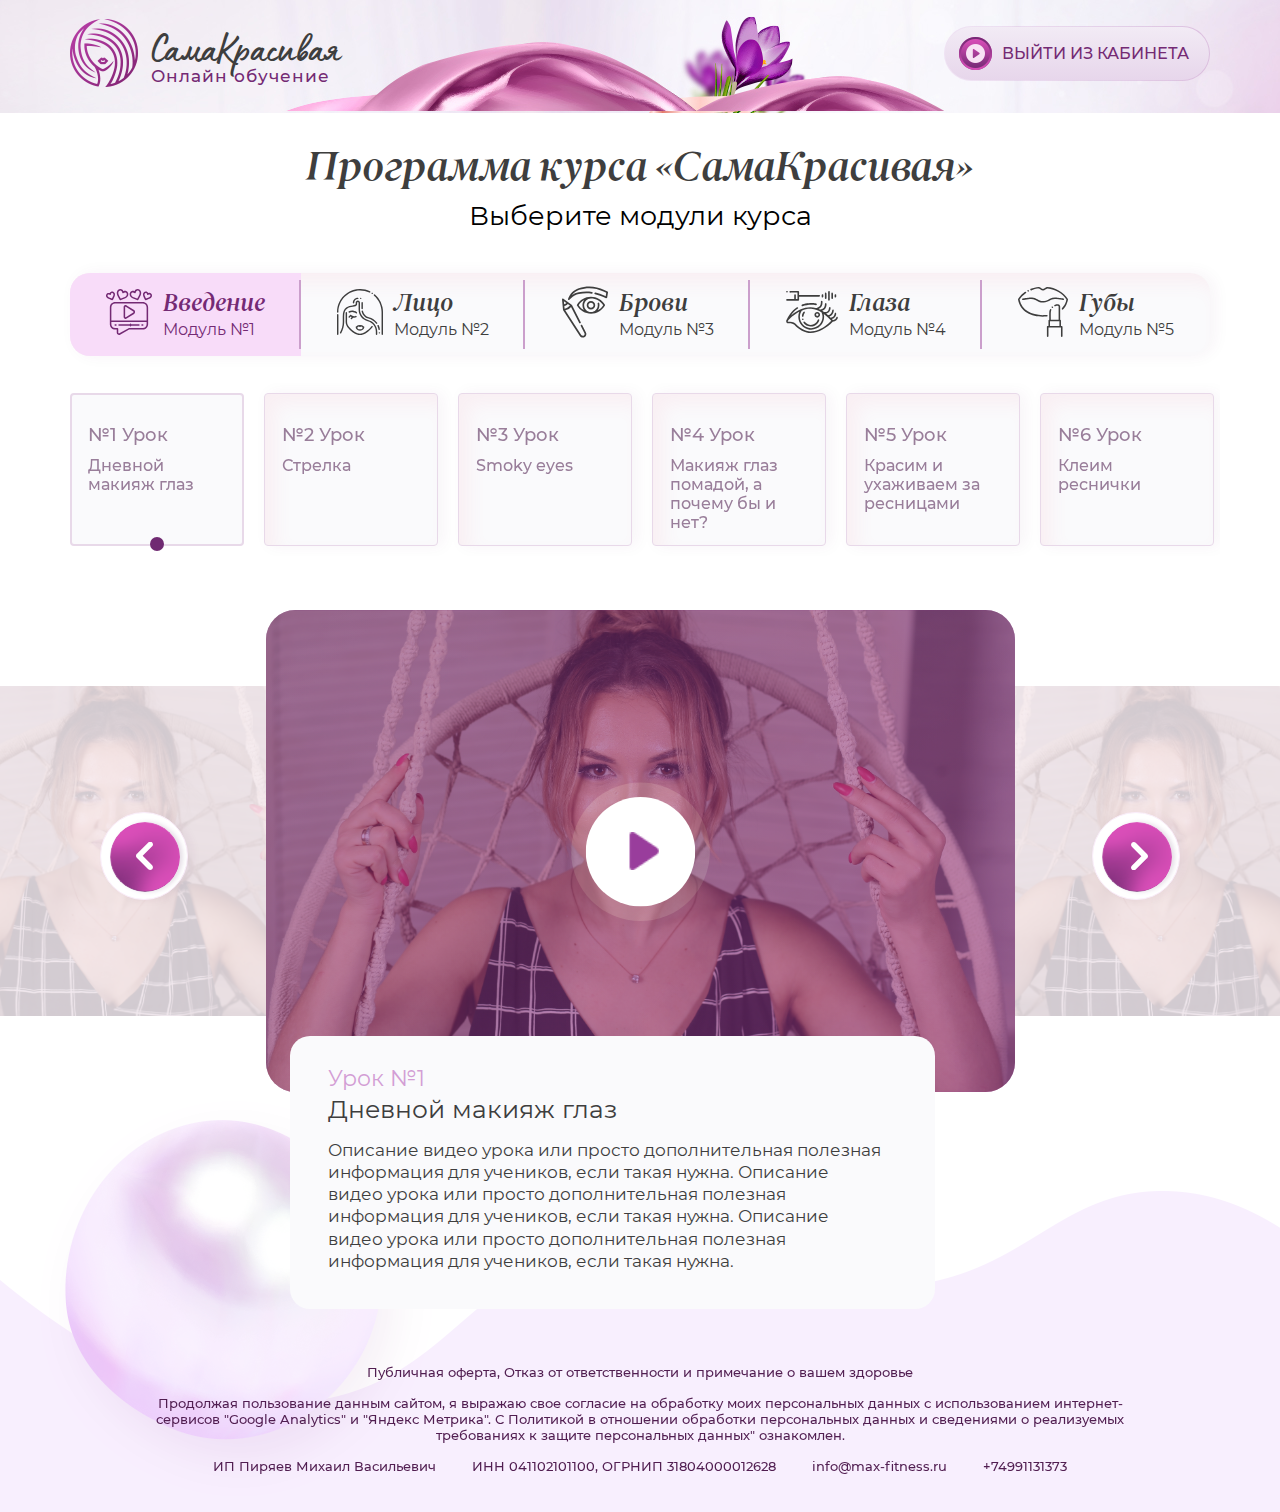
==== commit 61302bb6: "pay" ====
--- a/lk.html
+++ b/lk.html
@@ -2,9 +2,9 @@
 <html lang="ru">
 <head>
     <meta charset="UTF-8">
-	<title></title>
-	<meta name="description" content="">
-	<meta name="keywords" content="">
+	<title>СамаКрасивая</title>
+	<meta name="description" content="СамаКрасивая">
+	<meta name="keywords" content="СамаКрасивая">
 	<meta name="viewport" content="width=device-width, initial-scale=1">
     <!-- Fonts -->
 
@@ -13,11 +13,11 @@
 
 
 	<!-- OG Tags -->
-	<meta property="og:title" content="">
-	<meta property="og:description" content=''>
+	<meta property="og:title" content="СамаКрасивая">
+	<meta property="og:description" content='СамаКрасивая'>
 	<meta property="og:type" content="article">
 	<meta property="og:image" content="" >
-	<meta property="og:site_name" content="">
+	<meta property="og:site_name" content="СамаКрасивая">
     <!-- link CSS -->
     <link rel="stylesheet" href="css/main.css">
     <link rel="stylesheet" href="css/mobile.css">
@@ -27,7 +27,7 @@
         <header class="header header__page">
             <div class="container">
                 <div class="header__wrap">
-                    <a href="#" class="header__logo">
+                    <a href="index.html" class="header__logo">
                         <img src="img/logo.png" alt="Logo">
                         <span>
                             СамаКрасивая
@@ -109,773 +109,772 @@
                     </div>
                 </div>
             </div>
-                <div class="prog__content-wrap">
-                    <div class="prog__content active">
-                        <div class="container">
-                            <div class="prog__lessons" data-less>
-                                <div class="prog__less-wrap">
-                                    <div class="prog_less">
-                                        <span>
-                                            №1 Урок
-                                        </span>
+            <div class="prog__content-wrap">
+                <div class="prog__content active">
+                    <div class="container">
+                        <div class="prog__lessons" data-less>
+                            <div class="prog__less-wrap">
+                                <div class="prog_less">
+                                    <span>
+                                        №1 Урок
+                                    </span>
+                                    Дневной макияж глаз
+                                </div>
+                            </div>
+                            <div class="prog__less-wrap">
+                                <div class="prog_less">
+                                    <span>
+                                        №2 Урок
+                                    </span>
+                                    Стрелка
+                                </div>
+                            </div>
+                            <div class="prog__less-wrap">
+                                <div class="prog_less">
+                                    <span>
+                                        №3 Урок
+                                    </span>
+                                    Smoky eyes 
+                                </div>
+                            </div>
+                            <div class="prog__less-wrap">
+                                <div class="prog_less">
+                                    <span>
+                                        №4 Урок
+                                    </span>
+                                    Макияж глаз помадой, а почему бы и нет?
+                                </div>
+                            </div>
+                            <div class="prog__less-wrap">
+                                <div class="prog_less">
+                                    <span>
+                                        №5 Урок
+                                    </span>
+                                    Красим и ухаживаем за ресницами
+                                </div>
+                            </div>
+                            <div class="prog__less-wrap">
+                                <div class="prog_less">
+                                    <span>
+                                        №6 Урок
+                                    </span>
+                                    Клеим реснички
+                                </div>
+                            </div>
+                        </div>
+                    </div>
+                    <div class="container-l">
+                        <div class="prog__card-video" data-cardvideo>
+                            <div class="prog__video-card">
+                                <a data-fancybox href="https://www.youtube.com/watch?v=_sI_Ps7JSEk" class="prog__top rev__img">
+                                    <img src="img/lk-less.jpg" alt="">
+                                </a>
+                                <div class="prog__bot">
+                                    <span class="prog__bot-num">
+                                        Урок №1
+                                    </span>
+                                    <span class="prog__bot-tit">
                                         Дневной макияж глаз
-                                    </div>
-                                </div>
-                                <div class="prog__less-wrap">
-                                    <div class="prog_less">
-                                        <span>
-                                            №2 Урок
-                                        </span>
+                                    </span>
+                                    <p>
+                                        Описание видео урока или просто дополнительная полезная информация для учеников, если такая нужна. Описание видео урока или просто дополнительная полезная информация для учеников, если такая нужна. Описание видео урока или просто дополнительная полезная информация для учеников, если такая нужна.
+                                    </p>
+                                </div>
+                            </div>
+                            <div class="prog__video-card">
+                                <a data-fancybox href="https://www.youtube.com/watch?v=_sI_Ps7JSEk" class="prog__top rev__img">
+                                    <img src="img/lk-less.jpg" alt="">
+                                </a>
+                                <div class="prog__bot">
+                                    <span class="prog__bot-num">
+                                        Урок №2
+                                    </span>
+                                    <span class="prog__bot-tit">
                                         Стрелка
-                                    </div>
-                                </div>
-                                <div class="prog__less-wrap">
-                                    <div class="prog_less">
-                                        <span>
-                                            №3 Урок
-                                        </span>
-                                        Smoky eyes 
-                                    </div>
-                                </div>
-                                <div class="prog__less-wrap">
-                                    <div class="prog_less">
-                                        <span>
-                                            №4 Урок
-                                        </span>
+                                    </span>
+                                    <p>
+                                        Описание видео урока или просто дополнительная полезная информация для учеников, если такая нужна. Описание видео урока или просто дополнительная полезная информация для учеников, если такая нужна. Описание видео урока или просто дополнительная полезная информация для учеников, если такая нужна.
+                                    </p>
+                                </div>
+                            </div>
+                            <div class="prog__video-card">
+                                <a data-fancybox href="https://www.youtube.com/watch?v=_sI_Ps7JSEk" class="prog__top rev__img">
+                                    <img src="img/lk-less.jpg" alt="">
+                                </a>
+                                <div class="prog__bot">
+                                    <span class="prog__bot-num">
+                                        Урок №3
+                                    </span>
+                                    <span class="prog__bot-tit">
+                                        Smoky eyes (Дымчатый макияж глаз)
+                                    </span>
+                                    <p>
+                                        Описание видео урока или просто дополнительная полезная информация для учеников, если такая нужна. Описание видео урока или просто дополнительная полезная информация для учеников, если такая нужна. Описание видео урока или просто дополнительная полезная информация для учеников, если такая нужна.
+                                    </p>
+                                </div>
+                            </div>
+                            <div class="prog__video-card">
+                                <a data-fancybox href="https://www.youtube.com/watch?v=_sI_Ps7JSEk" class="prog__top rev__img">
+                                    <img src="img/lk-less.jpg" alt="">
+                                </a>
+                                <div class="prog__bot">
+                                    <span class="prog__bot-num">
+                                        Урок №4
+                                    </span>
+                                    <span class="prog__bot-tit">
                                         Макияж глаз помадой, а почему бы и нет?
-                                    </div>
-                                </div>
-                                <div class="prog__less-wrap">
-                                    <div class="prog_less">
-                                        <span>
-                                            №5 Урок
-                                        </span>
+                                    </span>
+                                    <p>
+                                        Описание видео урока или просто дополнительная полезная информация для учеников, если такая нужна. Описание видео урока или просто дополнительная полезная информация для учеников, если такая нужна. Описание видео урока или просто дополнительная полезная информация для учеников, если такая нужна.
+                                    </p>
+                                </div>
+                            </div>
+                            <div class="prog__video-card">
+                                <a data-fancybox href="https://www.youtube.com/watch?v=_sI_Ps7JSEk" class="prog__top rev__img">
+                                    <img src="img/lk-less.jpg" alt="">
+                                </a>
+                                <div class="prog__bot">
+                                    <span class="prog__bot-num">
+                                        Урок №5
+                                    </span>
+                                    <span class="prog__bot-tit">
                                         Красим и ухаживаем за ресницами
-                                    </div>
-                                </div>
-                                <div class="prog__less-wrap">
-                                    <div class="prog_less">
-                                        <span>
-                                            №6 Урок
-                                        </span>
+                                    </span>
+                                    <p>
+                                        Описание видео урока или просто дополнительная полезная информация для учеников, если такая нужна. Описание видео урока или просто дополнительная полезная информация для учеников, если такая нужна. Описание видео урока или просто дополнительная полезная информация для учеников, если такая нужна.
+                                    </p>
+                                </div>
+                            </div>
+                            <div class="prog__video-card">
+                                <a data-fancybox href="https://www.youtube.com/watch?v=_sI_Ps7JSEk" class="prog__top rev__img">
+                                    <img src="img/lk-less.jpg" alt="">
+                                </a>
+                                <div class="prog__bot">
+                                    <span class="prog__bot-num">
+                                        Урок №6
+                                    </span>
+                                    <span class="prog__bot-tit">
                                         Клеим реснички
-                                    </div>
-                                </div>
-                            </div>
-                        </div>
-                        <div class="container-l">
-                            <div class="prog__card-video" data-cardvideo>
-                                <div class="prog__video-card">
-                                    <a href="#" class="prog__top">
-                                        <img src="" alt="">
-                                    </a>
-                                    <div class="prog__bot">
-                                        <span class="prog__bot-num">
-                                            Урок №1
-                                        </span>
-                                        <span class="prog__bot-tit">
-                                            Дневной макияж глаз
-                                        </span>
-                                        <p>
-                                            Описание видео урока или просто дополнительная полезная информация для учеников, если такая нужна. Описание видео урока или просто дополнительная полезная информация для учеников, если такая нужна. Описание видео урока или просто дополнительная полезная информация для учеников, если такая нужна.
-                                        </p>
-                                    </div>
-                                </div>
-                                <div class="prog__video-card">
-                                    <a href="#" class="prog__top">
-                                        <img src="" alt="">
-                                    </a>
-                                    <div class="prog__bot">
-                                        <span class="prog__bot-num">
-                                            Урок №2
-                                        </span>
-                                        <span class="prog__bot-tit">
-                                            Стрелка
-                                        </span>
-                                        <p>
-                                            Описание видео урока или просто дополнительная полезная информация для учеников, если такая нужна. Описание видео урока или просто дополнительная полезная информация для учеников, если такая нужна. Описание видео урока или просто дополнительная полезная информация для учеников, если такая нужна.
-                                        </p>
-                                    </div>
-                                </div>
-                                <div class="prog__video-card">
-                                    <a href="#" class="prog__top">
-                                        <img src="" alt="">
-                                    </a>
-                                    <div class="prog__bot">
-                                        <span class="prog__bot-num">
-                                            Урок №3
-                                        </span>
-                                        <span class="prog__bot-tit">
-                                            Smoky eyes (Дымчатый макияж глаз)
-                                        </span>
-                                        <p>
-                                            Описание видео урока или просто дополнительная полезная информация для учеников, если такая нужна. Описание видео урока или просто дополнительная полезная информация для учеников, если такая нужна. Описание видео урока или просто дополнительная полезная информация для учеников, если такая нужна.
-                                        </p>
-                                    </div>
-                                </div>
-                                <div class="prog__video-card">
-                                    <a href="#" class="prog__top">
-                                        <img src="" alt="">
-                                    </a>
-                                    <div class="prog__bot">
-                                        <span class="prog__bot-num">
-                                            Урок №4
-                                        </span>
-                                        <span class="prog__bot-tit">
-                                            Макияж глаз помадой, а почему бы и нет?
-                                        </span>
-                                        <p>
-                                            Описание видео урока или просто дополнительная полезная информация для учеников, если такая нужна. Описание видео урока или просто дополнительная полезная информация для учеников, если такая нужна. Описание видео урока или просто дополнительная полезная информация для учеников, если такая нужна.
-                                        </p>
-                                    </div>
-                                </div>
-                                <div class="prog__video-card">
-                                    <a href="#" class="prog__top">
-                                        <img src="" alt="">
-                                    </a>
-                                    <div class="prog__bot">
-                                        <span class="prog__bot-num">
-                                            Урок №5
-                                        </span>
-                                        <span class="prog__bot-tit">
-                                            Красим и ухаживаем за ресницами
-                                        </span>
-                                        <p>
-                                            Описание видео урока или просто дополнительная полезная информация для учеников, если такая нужна. Описание видео урока или просто дополнительная полезная информация для учеников, если такая нужна. Описание видео урока или просто дополнительная полезная информация для учеников, если такая нужна.
-                                        </p>
-                                    </div>
-                                </div>
-                                <div class="prog__video-card">
-                                    <a href="#" class="prog__top">
-                                        <img src="" alt="">
-                                    </a>
-                                    <div class="prog__bot">
-                                        <span class="prog__bot-num">
-                                            Урок №6
-                                        </span>
-                                        <span class="prog__bot-tit">
-                                            Клеим реснички
-                                        </span>
-                                        <p>
-                                            Описание видео урока или просто дополнительная полезная информация для учеников, если такая нужна. Описание видео урока или просто дополнительная полезная информация для учеников, если такая нужна. Описание видео урока или просто дополнительная полезная информация для учеников, если такая нужна.
-                                        </p>
-                                    </div>
-                                </div>
-                            </div>
-                        </div>
-                    </div>
-                    <div class="prog__content">
-                        <div class="container">
-                            <div class="prog__lessons" data-less>
-                                <div class="prog__less-wrap">
-                                    <div class="prog_less">
-                                        <span>
-                                            №1 Урок
-                                        </span>
+                                    </span>
+                                    <p>
+                                        Описание видео урока или просто дополнительная полезная информация для учеников, если такая нужна. Описание видео урока или просто дополнительная полезная информация для учеников, если такая нужна. Описание видео урока или просто дополнительная полезная информация для учеников, если такая нужна.
+                                    </p>
+                                </div>
+                            </div>
+                        </div>
+                    </div>
+                </div>
+                <div class="prog__content">
+                    <div class="container">
+                        <div class="prog__lessons" data-less>
+                            <div class="prog__less-wrap">
+                                <div class="prog_less">
+                                    <span>
+                                        №1 Урок
+                                    </span>
+                                    Дневной макияж глаз
+                                </div>
+                            </div>
+                            <div class="prog__less-wrap">
+                                <div class="prog_less">
+                                    <span>
+                                        №2 Урок
+                                    </span>
+                                    Стрелка
+                                </div>
+                            </div>
+                            <div class="prog__less-wrap">
+                                <div class="prog_less">
+                                    <span>
+                                        №3 Урок
+                                    </span>
+                                    Smoky eyes 
+                                </div>
+                            </div>
+                            <div class="prog__less-wrap">
+                                <div class="prog_less">
+                                    <span>
+                                        №4 Урок
+                                    </span>
+                                    Макияж глаз помадой, а почему бы и нет?
+                                </div>
+                            </div>
+                            <div class="prog__less-wrap">
+                                <div class="prog_less">
+                                    <span>
+                                        №5 Урок
+                                    </span>
+                                    Красим и ухаживаем за ресницами
+                                </div>
+                            </div>
+                            <div class="prog__less-wrap">
+                                <div class="prog_less">
+                                    <span>
+                                        №6 Урок
+                                    </span>
+                                    Клеим реснички
+                                </div>
+                            </div>
+                        </div>
+                    </div>
+                    <div class="container-l">
+                        <div class="prog__card-video" data-cardvideo>
+                            <div class="prog__video-card">
+                                <a data-fancybox href="https://www.youtube.com/watch?v=_sI_Ps7JSEk" class="prog__top rev__img">
+                                    <img src="img/lk-less.jpg" alt="">
+                                </a>
+                                <div class="prog__bot">
+                                    <span class="prog__bot-num">
+                                        Урок №1
+                                    </span>
+                                    <span class="prog__bot-tit">
                                         Дневной макияж глаз
-                                    </div>
-                                </div>
-                                <div class="prog__less-wrap">
-                                    <div class="prog_less">
-                                        <span>
-                                            №2 Урок
-                                        </span>
+                                    </span>
+                                    <p>
+                                        Описание видео урока или просто дополнительная полезная информация для учеников, если такая нужна. Описание видео урока или просто дополнительная полезная информация для учеников, если такая нужна. Описание видео урока или просто дополнительная полезная информация для учеников, если такая нужна.
+                                    </p>
+                                </div>
+                            </div>
+                            <div class="prog__video-card">
+                                <a data-fancybox href="https://www.youtube.com/watch?v=_sI_Ps7JSEk" class="prog__top rev__img">
+                                    <img src="img/lk-less.jpg" alt="">
+                                </a>
+                                <div class="prog__bot">
+                                    <span class="prog__bot-num">
+                                        Урок №2
+                                    </span>
+                                    <span class="prog__bot-tit">
                                         Стрелка
-                                    </div>
-                                </div>
-                                <div class="prog__less-wrap">
-                                    <div class="prog_less">
-                                        <span>
-                                            №3 Урок
-                                        </span>
-                                        Smoky eyes 
-                                    </div>
-                                </div>
-                                <div class="prog__less-wrap">
-                                    <div class="prog_less">
-                                        <span>
-                                            №4 Урок
-                                        </span>
+                                    </span>
+                                    <p>
+                                        Описание видео урока или просто дополнительная полезная информация для учеников, если такая нужна. Описание видео урока или просто дополнительная полезная информация для учеников, если такая нужна. Описание видео урока или просто дополнительная полезная информация для учеников, если такая нужна.
+                                    </p>
+                                </div>
+                            </div>
+                            <div class="prog__video-card">
+                                <a data-fancybox href="https://www.youtube.com/watch?v=_sI_Ps7JSEk" class="prog__top rev__img">
+                                    <img src="img/lk-less.jpg" alt="">
+                                </a>
+                                <div class="prog__bot">
+                                    <span class="prog__bot-num">
+                                        Урок №3
+                                    </span>
+                                    <span class="prog__bot-tit">
+                                        Smoky eyes (Дымчатый макияж глаз)
+                                    </span>
+                                    <p>
+                                        Описание видео урока или просто дополнительная полезная информация для учеников, если такая нужна. Описание видео урока или просто дополнительная полезная информация для учеников, если такая нужна. Описание видео урока или просто дополнительная полезная информация для учеников, если такая нужна.
+                                    </p>
+                                </div>
+                            </div>
+                            <div class="prog__video-card">
+                                <a data-fancybox href="https://www.youtube.com/watch?v=_sI_Ps7JSEk" class="prog__top rev__img">
+                                    <img src="img/lk-less.jpg" alt="">
+                                </a>
+                                <div class="prog__bot">
+                                    <span class="prog__bot-num">
+                                        Урок №4
+                                    </span>
+                                    <span class="prog__bot-tit">
                                         Макияж глаз помадой, а почему бы и нет?
-                                    </div>
-                                </div>
-                                <div class="prog__less-wrap">
-                                    <div class="prog_less">
-                                        <span>
-                                            №5 Урок
-                                        </span>
+                                    </span>
+                                    <p>
+                                        Описание видео урока или просто дополнительная полезная информация для учеников, если такая нужна. Описание видео урока или просто дополнительная полезная информация для учеников, если такая нужна. Описание видео урока или просто дополнительная полезная информация для учеников, если такая нужна.
+                                    </p>
+                                </div>
+                            </div>
+                            <div class="prog__video-card">
+                                <a data-fancybox href="https://www.youtube.com/watch?v=_sI_Ps7JSEk" class="prog__top rev__img">
+                                    <img src="img/lk-less.jpg" alt="">
+                                </a>
+                                <div class="prog__bot">
+                                    <span class="prog__bot-num">
+                                        Урок №5
+                                    </span>
+                                    <span class="prog__bot-tit">
                                         Красим и ухаживаем за ресницами
-                                    </div>
-                                </div>
-                                <div class="prog__less-wrap">
-                                    <div class="prog_less">
-                                        <span>
-                                            №6 Урок
-                                        </span>
+                                    </span>
+                                    <p>
+                                        Описание видео урока или просто дополнительная полезная информация для учеников, если такая нужна. Описание видео урока или просто дополнительная полезная информация для учеников, если такая нужна. Описание видео урока или просто дополнительная полезная информация для учеников, если такая нужна.
+                                    </p>
+                                </div>
+                            </div>
+                            <div class="prog__video-card">
+                                <a data-fancybox href="https://www.youtube.com/watch?v=_sI_Ps7JSEk" class="prog__top rev__img">
+                                    <img src="img/lk-less.jpg" alt="">
+                                </a>
+                                <div class="prog__bot">
+                                    <span class="prog__bot-num">
+                                        Урок №6
+                                    </span>
+                                    <span class="prog__bot-tit">
                                         Клеим реснички
-                                    </div>
-                                </div>
-                            </div>
-                        </div>
-                        <div class="container-l">
-                            <div class="prog__card-video" data-cardvideo>
-                                <div class="prog__video-card">
-                                    <a href="#" class="prog__top">
-                                        <img src="" alt="">
-                                    </a>
-                                    <div class="prog__bot">
-                                        <span class="prog__bot-num">
-                                            Урок №1
-                                        </span>
-                                        <span class="prog__bot-tit">
-                                            Дневной макияж глаз
-                                        </span>
-                                        <p>
-                                            Описание видео урока или просто дополнительная полезная информация для учеников, если такая нужна. Описание видео урока или просто дополнительная полезная информация для учеников, если такая нужна. Описание видео урока или просто дополнительная полезная информация для учеников, если такая нужна.
-                                        </p>
-                                    </div>
-                                </div>
-                                <div class="prog__video-card">
-                                    <a href="#" class="prog__top">
-                                        <img src="" alt="">
-                                    </a>
-                                    <div class="prog__bot">
-                                        <span class="prog__bot-num">
-                                            Урок №2
-                                        </span>
-                                        <span class="prog__bot-tit">
-                                            Стрелка
-                                        </span>
-                                        <p>
-                                            Описание видео урока или просто дополнительная полезная информация для учеников, если такая нужна. Описание видео урока или просто дополнительная полезная информация для учеников, если такая нужна. Описание видео урока или просто дополнительная полезная информация для учеников, если такая нужна.
-                                        </p>
-                                    </div>
-                                </div>
-                                <div class="prog__video-card">
-                                    <a href="#" class="prog__top">
-                                        <img src="" alt="">
-                                    </a>
-                                    <div class="prog__bot">
-                                        <span class="prog__bot-num">
-                                            Урок №3
-                                        </span>
-                                        <span class="prog__bot-tit">
-                                            Smoky eyes (Дымчатый макияж глаз)
-                                        </span>
-                                        <p>
-                                            Описание видео урока или просто дополнительная полезная информация для учеников, если такая нужна. Описание видео урока или просто дополнительная полезная информация для учеников, если такая нужна. Описание видео урока или просто дополнительная полезная информация для учеников, если такая нужна.
-                                        </p>
-                                    </div>
-                                </div>
-                                <div class="prog__video-card">
-                                    <a href="#" class="prog__top">
-                                        <img src="" alt="">
-                                    </a>
-                                    <div class="prog__bot">
-                                        <span class="prog__bot-num">
-                                            Урок №4
-                                        </span>
-                                        <span class="prog__bot-tit">
-                                            Макияж глаз помадой, а почему бы и нет?
-                                        </span>
-                                        <p>
-                                            Описание видео урока или просто дополнительная полезная информация для учеников, если такая нужна. Описание видео урока или просто дополнительная полезная информация для учеников, если такая нужна. Описание видео урока или просто дополнительная полезная информация для учеников, если такая нужна.
-                                        </p>
-                                    </div>
-                                </div>
-                                <div class="prog__video-card">
-                                    <a href="#" class="prog__top">
-                                        <img src="" alt="">
-                                    </a>
-                                    <div class="prog__bot">
-                                        <span class="prog__bot-num">
-                                            Урок №5
-                                        </span>
-                                        <span class="prog__bot-tit">
-                                            Красим и ухаживаем за ресницами
-                                        </span>
-                                        <p>
-                                            Описание видео урока или просто дополнительная полезная информация для учеников, если такая нужна. Описание видео урока или просто дополнительная полезная информация для учеников, если такая нужна. Описание видео урока или просто дополнительная полезная информация для учеников, если такая нужна.
-                                        </p>
-                                    </div>
-                                </div>
-                                <div class="prog__video-card">
-                                    <a href="#" class="prog__top">
-                                        <img src="" alt="">
-                                    </a>
-                                    <div class="prog__bot">
-                                        <span class="prog__bot-num">
-                                            Урок №6
-                                        </span>
-                                        <span class="prog__bot-tit">
-                                            Клеим реснички
-                                        </span>
-                                        <p>
-                                            Описание видео урока или просто дополнительная полезная информация для учеников, если такая нужна. Описание видео урока или просто дополнительная полезная информация для учеников, если такая нужна. Описание видео урока или просто дополнительная полезная информация для учеников, если такая нужна.
-                                        </p>
-                                    </div>
-                                </div>
-                            </div>
-                        </div>
-                    </div>
-                    <div class="prog__content">
-                        <div class="container">
-                            <div class="prog__lessons" data-less>
-                                <div class="prog__less-wrap">
-                                    <div class="prog_less">
-                                        <span>
-                                            №1 Урок
-                                        </span>
+                                    </span>
+                                    <p>
+                                        Описание видео урока или просто дополнительная полезная информация для учеников, если такая нужна. Описание видео урока или просто дополнительная полезная информация для учеников, если такая нужна. Описание видео урока или просто дополнительная полезная информация для учеников, если такая нужна.
+                                    </p>
+                                </div>
+                            </div>
+                        </div>
+                    </div>
+                </div>
+                <div class="prog__content">
+                    <div class="container">
+                        <div class="prog__lessons" data-less>
+                            <div class="prog__less-wrap">
+                                <div class="prog_less">
+                                    <span>
+                                        №1 Урок
+                                    </span>
+                                    Дневной макияж глаз
+                                </div>
+                            </div>
+                            <div class="prog__less-wrap">
+                                <div class="prog_less">
+                                    <span>
+                                        №2 Урок
+                                    </span>
+                                    Стрелка
+                                </div>
+                            </div>
+                            <div class="prog__less-wrap">
+                                <div class="prog_less">
+                                    <span>
+                                        №3 Урок
+                                    </span>
+                                    Smoky eyes 
+                                </div>
+                            </div>
+                            <div class="prog__less-wrap">
+                                <div class="prog_less">
+                                    <span>
+                                        №4 Урок
+                                    </span>
+                                    Макияж глаз помадой, а почему бы и нет?
+                                </div>
+                            </div>
+                            <div class="prog__less-wrap">
+                                <div class="prog_less">
+                                    <span>
+                                        №5 Урок
+                                    </span>
+                                    Красим и ухаживаем за ресницами
+                                </div>
+                            </div>
+                            <div class="prog__less-wrap">
+                                <div class="prog_less">
+                                    <span>
+                                        №6 Урок
+                                    </span>
+                                    Клеим реснички
+                                </div>
+                            </div>
+                        </div>
+                    </div>
+                    <div class="container-l">
+                        <div class="prog__card-video" data-cardvideo>
+                            <div class="prog__video-card">
+                                <a data-fancybox href="https://www.youtube.com/watch?v=_sI_Ps7JSEk" class="prog__top rev__img">
+                                    <img src="img/lk-less.jpg" alt="">
+                                </a>
+                                <div class="prog__bot">
+                                    <span class="prog__bot-num">
+                                        Урок №1
+                                    </span>
+                                    <span class="prog__bot-tit">
                                         Дневной макияж глаз
-                                    </div>
-                                </div>
-                                <div class="prog__less-wrap">
-                                    <div class="prog_less">
-                                        <span>
-                                            №2 Урок
-                                        </span>
+                                    </span>
+                                    <p>
+                                        Описание видео урока или просто дополнительная полезная информация для учеников, если такая нужна. Описание видео урока или просто дополнительная полезная информация для учеников, если такая нужна. Описание видео урока или просто дополнительная полезная информация для учеников, если такая нужна.
+                                    </p>
+                                </div>
+                            </div>
+                            <div class="prog__video-card">
+                                <a data-fancybox href="https://www.youtube.com/watch?v=_sI_Ps7JSEk" class="prog__top rev__img">
+                                    <img src="img/lk-less.jpg" alt="">
+                                </a>
+                                <div class="prog__bot">
+                                    <span class="prog__bot-num">
+                                        Урок №2
+                                    </span>
+                                    <span class="prog__bot-tit">
                                         Стрелка
-                                    </div>
-                                </div>
-                                <div class="prog__less-wrap">
-                                    <div class="prog_less">
-                                        <span>
-                                            №3 Урок
-                                        </span>
-                                        Smoky eyes 
-                                    </div>
-                                </div>
-                                <div class="prog__less-wrap">
-                                    <div class="prog_less">
-                                        <span>
-                                            №4 Урок
-                                        </span>
+                                    </span>
+                                    <p>
+                                        Описание видео урока или просто дополнительная полезная информация для учеников, если такая нужна. Описание видео урока или просто дополнительная полезная информация для учеников, если такая нужна. Описание видео урока или просто дополнительная полезная информация для учеников, если такая нужна.
+                                    </p>
+                                </div>
+                            </div>
+                            <div class="prog__video-card">
+                                <a data-fancybox href="https://www.youtube.com/watch?v=_sI_Ps7JSEk" class="prog__top rev__img">
+                                    <img src="img/lk-less.jpg" alt="">
+                                </a>
+                                <div class="prog__bot">
+                                    <span class="prog__bot-num">
+                                        Урок №3
+                                    </span>
+                                    <span class="prog__bot-tit">
+                                        Smoky eyes (Дымчатый макияж глаз)
+                                    </span>
+                                    <p>
+                                        Описание видео урока или просто дополнительная полезная информация для учеников, если такая нужна. Описание видео урока или просто дополнительная полезная информация для учеников, если такая нужна. Описание видео урока или просто дополнительная полезная информация для учеников, если такая нужна.
+                                    </p>
+                                </div>
+                            </div>
+                            <div class="prog__video-card">
+                                <a data-fancybox href="https://www.youtube.com/watch?v=_sI_Ps7JSEk" class="prog__top rev__img">
+                                    <img src="img/lk-less.jpg" alt="">
+                                </a>
+                                <div class="prog__bot">
+                                    <span class="prog__bot-num">
+                                        Урок №4
+                                    </span>
+                                    <span class="prog__bot-tit">
                                         Макияж глаз помадой, а почему бы и нет?
-                                    </div>
-                                </div>
-                                <div class="prog__less-wrap">
-                                    <div class="prog_less">
-                                        <span>
-                                            №5 Урок
-                                        </span>
+                                    </span>
+                                    <p>
+                                        Описание видео урока или просто дополнительная полезная информация для учеников, если такая нужна. Описание видео урока или просто дополнительная полезная информация для учеников, если такая нужна. Описание видео урока или просто дополнительная полезная информация для учеников, если такая нужна.
+                                    </p>
+                                </div>
+                            </div>
+                            <div class="prog__video-card">
+                                <a data-fancybox href="https://www.youtube.com/watch?v=_sI_Ps7JSEk" class="prog__top rev__img">
+                                    <img src="img/lk-less.jpg" alt="">
+                                </a>
+                                <div class="prog__bot">
+                                    <span class="prog__bot-num">
+                                        Урок №5
+                                    </span>
+                                    <span class="prog__bot-tit">
                                         Красим и ухаживаем за ресницами
-                                    </div>
-                                </div>
-                                <div class="prog__less-wrap">
-                                    <div class="prog_less">
-                                        <span>
-                                            №6 Урок
-                                        </span>
+                                    </span>
+                                    <p>
+                                        Описание видео урока или просто дополнительная полезная информация для учеников, если такая нужна. Описание видео урока или просто дополнительная полезная информация для учеников, если такая нужна. Описание видео урока или просто дополнительная полезная информация для учеников, если такая нужна.
+                                    </p>
+                                </div>
+                            </div>
+                            <div class="prog__video-card">
+                                <a data-fancybox href="https://www.youtube.com/watch?v=_sI_Ps7JSEk" class="prog__top rev__img">
+                                    <img src="img/lk-less.jpg" alt="">
+                                </a>
+                                <div class="prog__bot">
+                                    <span class="prog__bot-num">
+                                        Урок №6
+                                    </span>
+                                    <span class="prog__bot-tit">
                                         Клеим реснички
-                                    </div>
-                                </div>
-                            </div>
-                        </div>
-                        <div class="container-l">
-                            <div class="prog__card-video" data-cardvideo>
-                                <div class="prog__video-card">
-                                    <a href="#" class="prog__top">
-                                        <img src="" alt="">
-                                    </a>
-                                    <div class="prog__bot">
-                                        <span class="prog__bot-num">
-                                            Урок №1
-                                        </span>
-                                        <span class="prog__bot-tit">
-                                            Дневной макияж глаз
-                                        </span>
-                                        <p>
-                                            Описание видео урока или просто дополнительная полезная информация для учеников, если такая нужна. Описание видео урока или просто дополнительная полезная информация для учеников, если такая нужна. Описание видео урока или просто дополнительная полезная информация для учеников, если такая нужна.
-                                        </p>
-                                    </div>
-                                </div>
-                                <div class="prog__video-card">
-                                    <a href="#" class="prog__top">
-                                        <img src="" alt="">
-                                    </a>
-                                    <div class="prog__bot">
-                                        <span class="prog__bot-num">
-                                            Урок №2
-                                        </span>
-                                        <span class="prog__bot-tit">
-                                            Стрелка
-                                        </span>
-                                        <p>
-                                            Описание видео урока или просто дополнительная полезная информация для учеников, если такая нужна. Описание видео урока или просто дополнительная полезная информация для учеников, если такая нужна. Описание видео урока или просто дополнительная полезная информация для учеников, если такая нужна.
-                                        </p>
-                                    </div>
-                                </div>
-                                <div class="prog__video-card">
-                                    <a href="#" class="prog__top">
-                                        <img src="" alt="">
-                                    </a>
-                                    <div class="prog__bot">
-                                        <span class="prog__bot-num">
-                                            Урок №3
-                                        </span>
-                                        <span class="prog__bot-tit">
-                                            Smoky eyes (Дымчатый макияж глаз)
-                                        </span>
-                                        <p>
-                                            Описание видео урока или просто дополнительная полезная информация для учеников, если такая нужна. Описание видео урока или просто дополнительная полезная информация для учеников, если такая нужна. Описание видео урока или просто дополнительная полезная информация для учеников, если такая нужна.
-                                        </p>
-                                    </div>
-                                </div>
-                                <div class="prog__video-card">
-                                    <a href="#" class="prog__top">
-                                        <img src="" alt="">
-                                    </a>
-                                    <div class="prog__bot">
-                                        <span class="prog__bot-num">
-                                            Урок №4
-                                        </span>
-                                        <span class="prog__bot-tit">
-                                            Макияж глаз помадой, а почему бы и нет?
-                                        </span>
-                                        <p>
-                                            Описание видео урока или просто дополнительная полезная информация для учеников, если такая нужна. Описание видео урока или просто дополнительная полезная информация для учеников, если такая нужна. Описание видео урока или просто дополнительная полезная информация для учеников, если такая нужна.
-                                        </p>
-                                    </div>
-                                </div>
-                                <div class="prog__video-card">
-                                    <a href="#" class="prog__top">
-                                        <img src="" alt="">
-                                    </a>
-                                    <div class="prog__bot">
-                                        <span class="prog__bot-num">
-                                            Урок №5
-                                        </span>
-                                        <span class="prog__bot-tit">
-                                            Красим и ухаживаем за ресницами
-                                        </span>
-                                        <p>
-                                            Описание видео урока или просто дополнительная полезная информация для учеников, если такая нужна. Описание видео урока или просто дополнительная полезная информация для учеников, если такая нужна. Описание видео урока или просто дополнительная полезная информация для учеников, если такая нужна.
-                                        </p>
-                                    </div>
-                                </div>
-                                <div class="prog__video-card">
-                                    <a href="#" class="prog__top">
-                                        <img src="" alt="">
-                                    </a>
-                                    <div class="prog__bot">
-                                        <span class="prog__bot-num">
-                                            Урок №6
-                                        </span>
-                                        <span class="prog__bot-tit">
-                                            Клеим реснички
-                                        </span>
-                                        <p>
-                                            Описание видео урока или просто дополнительная полезная информация для учеников, если такая нужна. Описание видео урока или просто дополнительная полезная информация для учеников, если такая нужна. Описание видео урока или просто дополнительная полезная информация для учеников, если такая нужна.
-                                        </p>
-                                    </div>
-                                </div>
-                            </div>
-                        </div>
-                    </div>
-                    <div class="prog__content">
-                        <div class="container">
-                            <div class="prog__lessons" data-less>
-                                <div class="prog__less-wrap">
-                                    <div class="prog_less">
-                                        <span>
-                                            №1 Урок
-                                        </span>
+                                    </span>
+                                    <p>
+                                        Описание видео урока или просто дополнительная полезная информация для учеников, если такая нужна. Описание видео урока или просто дополнительная полезная информация для учеников, если такая нужна. Описание видео урока или просто дополнительная полезная информация для учеников, если такая нужна.
+                                    </p>
+                                </div>
+                            </div>
+                        </div>
+                    </div>
+                </div>
+                <div class="prog__content">
+                    <div class="container">
+                        <div class="prog__lessons" data-less>
+                            <div class="prog__less-wrap">
+                                <div class="prog_less">
+                                    <span>
+                                        №1 Урок
+                                    </span>
+                                    Дневной макияж глаз
+                                </div>
+                            </div>
+                            <div class="prog__less-wrap">
+                                <div class="prog_less">
+                                    <span>
+                                        №2 Урок
+                                    </span>
+                                    Стрелка
+                                </div>
+                            </div>
+                            <div class="prog__less-wrap">
+                                <div class="prog_less">
+                                    <span>
+                                        №3 Урок
+                                    </span>
+                                    Smoky eyes 
+                                </div>
+                            </div>
+                            <div class="prog__less-wrap">
+                                <div class="prog_less">
+                                    <span>
+                                        №4 Урок
+                                    </span>
+                                    Макияж глаз помадой, а почему бы и нет?
+                                </div>
+                            </div>
+                            <div class="prog__less-wrap">
+                                <div class="prog_less">
+                                    <span>
+                                        №5 Урок
+                                    </span>
+                                    Красим и ухаживаем за ресницами
+                                </div>
+                            </div>
+                            <div class="prog__less-wrap">
+                                <div class="prog_less">
+                                    <span>
+                                        №6 Урок
+                                    </span>
+                                    Клеим реснички
+                                </div>
+                            </div>
+                        </div>
+                    </div>
+                    <div class="container-l">
+                        <div class="prog__card-video" data-cardvideo>
+                            <div class="prog__video-card">
+                                <a data-fancybox href="https://www.youtube.com/watch?v=_sI_Ps7JSEk" class="prog__top rev__img">
+                                    <img src="img/lk-less.jpg" alt="">
+                                </a>
+                                <div class="prog__bot">
+                                    <span class="prog__bot-num">
+                                        Урок №1
+                                    </span>
+                                    <span class="prog__bot-tit">
                                         Дневной макияж глаз
-                                    </div>
-                                </div>
-                                <div class="prog__less-wrap">
-                                    <div class="prog_less">
-                                        <span>
-                                            №2 Урок
-                                        </span>
+                                    </span>
+                                    <p>
+                                        Описание видео урока или просто дополнительная полезная информация для учеников, если такая нужна. Описание видео урока или просто дополнительная полезная информация для учеников, если такая нужна. Описание видео урока или просто дополнительная полезная информация для учеников, если такая нужна.
+                                    </p>
+                                </div>
+                            </div>
+                            <div class="prog__video-card">
+                                <a data-fancybox href="https://www.youtube.com/watch?v=_sI_Ps7JSEk" class="prog__top rev__img">
+                                    <img src="img/lk-less.jpg" alt="">
+                                </a>
+                                <div class="prog__bot">
+                                    <span class="prog__bot-num">
+                                        Урок №2
+                                    </span>
+                                    <span class="prog__bot-tit">
                                         Стрелка
-                                    </div>
-                                </div>
-                                <div class="prog__less-wrap">
-                                    <div class="prog_less">
-                                        <span>
-                                            №3 Урок
-                                        </span>
-                                        Smoky eyes 
-                                    </div>
-                                </div>
-                                <div class="prog__less-wrap">
-                                    <div class="prog_less">
-                                        <span>
-                                            №4 Урок
-                                        </span>
+                                    </span>
+                                    <p>
+                                        Описание видео урока или просто дополнительная полезная информация для учеников, если такая нужна. Описание видео урока или просто дополнительная полезная информация для учеников, если такая нужна. Описание видео урока или просто дополнительная полезная информация для учеников, если такая нужна.
+                                    </p>
+                                </div>
+                            </div>
+                            <div class="prog__video-card">
+                                <a data-fancybox href="https://www.youtube.com/watch?v=_sI_Ps7JSEk" class="prog__top rev__img">
+                                    <img src="img/lk-less.jpg" alt="">
+                                </a>
+                                <div class="prog__bot">
+                                    <span class="prog__bot-num">
+                                        Урок №3
+                                    </span>
+                                    <span class="prog__bot-tit">
+                                        Smoky eyes (Дымчатый макияж глаз)
+                                    </span>
+                                    <p>
+                                        Описание видео урока или просто дополнительная полезная информация для учеников, если такая нужна. Описание видео урока или просто дополнительная полезная информация для учеников, если такая нужна. Описание видео урока или просто дополнительная полезная информация для учеников, если такая нужна.
+                                    </p>
+                                </div>
+                            </div>
+                            <div class="prog__video-card">
+                                <a data-fancybox href="https://www.youtube.com/watch?v=_sI_Ps7JSEk" class="prog__top rev__img">
+                                    <img src="img/lk-less.jpg" alt="">
+                                </a>
+                                <div class="prog__bot">
+                                    <span class="prog__bot-num">
+                                        Урок №4
+                                    </span>
+                                    <span class="prog__bot-tit">
                                         Макияж глаз помадой, а почему бы и нет?
-                                    </div>
-                                </div>
-                                <div class="prog__less-wrap">
-                                    <div class="prog_less">
-                                        <span>
-                                            №5 Урок
-                                        </span>
+                                    </span>
+                                    <p>
+                                        Описание видео урока или просто дополнительная полезная информация для учеников, если такая нужна. Описание видео урока или просто дополнительная полезная информация для учеников, если такая нужна. Описание видео урока или просто дополнительная полезная информация для учеников, если такая нужна.
+                                    </p>
+                                </div>
+                            </div>
+                            <div class="prog__video-card">
+                                <a data-fancybox href="https://www.youtube.com/watch?v=_sI_Ps7JSEk" class="prog__top rev__img">
+                                    <img src="img/lk-less.jpg" alt="">
+                                </a>
+                                <div class="prog__bot">
+                                    <span class="prog__bot-num">
+                                        Урок №5
+                                    </span>
+                                    <span class="prog__bot-tit">
                                         Красим и ухаживаем за ресницами
-                                    </div>
-                                </div>
-                                <div class="prog__less-wrap">
-                                    <div class="prog_less">
-                                        <span>
-                                            №6 Урок
-                                        </span>
+                                    </span>
+                                    <p>
+                                        Описание видео урока или просто дополнительная полезная информация для учеников, если такая нужна. Описание видео урока или просто дополнительная полезная информация для учеников, если такая нужна. Описание видео урока или просто дополнительная полезная информация для учеников, если такая нужна.
+                                    </p>
+                                </div>
+                            </div>
+                            <div class="prog__video-card">
+                                <a data-fancybox href="https://www.youtube.com/watch?v=_sI_Ps7JSEk" class="prog__top rev__img">
+                                    <img src="img/lk-less.jpg" alt="">
+                                </a>
+                                <div class="prog__bot">
+                                    <span class="prog__bot-num">
+                                        Урок №6
+                                    </span>
+                                    <span class="prog__bot-tit">
                                         Клеим реснички
-                                    </div>
-                                </div>
-                            </div>
-                        </div>
-                        <div class="container-l">
-                            <div class="prog__card-video" data-cardvideo>
-                                <div class="prog__video-card">
-                                    <a href="#" class="prog__top">
-                                        <img src="" alt="">
-                                    </a>
-                                    <div class="prog__bot">
-                                        <span class="prog__bot-num">
-                                            Урок №1
-                                        </span>
-                                        <span class="prog__bot-tit">
-                                            Дневной макияж глаз
-                                        </span>
-                                        <p>
-                                            Описание видео урока или просто дополнительная полезная информация для учеников, если такая нужна. Описание видео урока или просто дополнительная полезная информация для учеников, если такая нужна. Описание видео урока или просто дополнительная полезная информация для учеников, если такая нужна.
-                                        </p>
-                                    </div>
-                                </div>
-                                <div class="prog__video-card">
-                                    <a href="#" class="prog__top">
-                                        <img src="" alt="">
-                                    </a>
-                                    <div class="prog__bot">
-                                        <span class="prog__bot-num">
-                                            Урок №2
-                                        </span>
-                                        <span class="prog__bot-tit">
-                                            Стрелка
-                                        </span>
-                                        <p>
-                                            Описание видео урока или просто дополнительная полезная информация для учеников, если такая нужна. Описание видео урока или просто дополнительная полезная информация для учеников, если такая нужна. Описание видео урока или просто дополнительная полезная информация для учеников, если такая нужна.
-                                        </p>
-                                    </div>
-                                </div>
-                                <div class="prog__video-card">
-                                    <a href="#" class="prog__top">
-                                        <img src="" alt="">
-                                    </a>
-                                    <div class="prog__bot">
-                                        <span class="prog__bot-num">
-                                            Урок №3
-                                        </span>
-                                        <span class="prog__bot-tit">
-                                            Smoky eyes (Дымчатый макияж глаз)
-                                        </span>
-                                        <p>
-                                            Описание видео урока или просто дополнительная полезная информация для учеников, если такая нужна. Описание видео урока или просто дополнительная полезная информация для учеников, если такая нужна. Описание видео урока или просто дополнительная полезная информация для учеников, если такая нужна.
-                                        </p>
-                                    </div>
-                                </div>
-                                <div class="prog__video-card">
-                                    <a href="#" class="prog__top">
-                                        <img src="" alt="">
-                                    </a>
-                                    <div class="prog__bot">
-                                        <span class="prog__bot-num">
-                                            Урок №4
-                                        </span>
-                                        <span class="prog__bot-tit">
-                                            Макияж глаз помадой, а почему бы и нет?
-                                        </span>
-                                        <p>
-                                            Описание видео урока или просто дополнительная полезная информация для учеников, если такая нужна. Описание видео урока или просто дополнительная полезная информация для учеников, если такая нужна. Описание видео урока или просто дополнительная полезная информация для учеников, если такая нужна.
-                                        </p>
-                                    </div>
-                                </div>
-                                <div class="prog__video-card">
-                                    <a href="#" class="prog__top">
-                                        <img src="" alt="">
-                                    </a>
-                                    <div class="prog__bot">
-                                        <span class="prog__bot-num">
-                                            Урок №5
-                                        </span>
-                                        <span class="prog__bot-tit">
-                                            Красим и ухаживаем за ресницами
-                                        </span>
-                                        <p>
-                                            Описание видео урока или просто дополнительная полезная информация для учеников, если такая нужна. Описание видео урока или просто дополнительная полезная информация для учеников, если такая нужна. Описание видео урока или просто дополнительная полезная информация для учеников, если такая нужна.
-                                        </p>
-                                    </div>
-                                </div>
-                                <div class="prog__video-card">
-                                    <a href="#" class="prog__top">
-                                        <img src="" alt="">
-                                    </a>
-                                    <div class="prog__bot">
-                                        <span class="prog__bot-num">
-                                            Урок №6
-                                        </span>
-                                        <span class="prog__bot-tit">
-                                            Клеим реснички
-                                        </span>
-                                        <p>
-                                            Описание видео урока или просто дополнительная полезная информация для учеников, если такая нужна. Описание видео урока или просто дополнительная полезная информация для учеников, если такая нужна. Описание видео урока или просто дополнительная полезная информация для учеников, если такая нужна.
-                                        </p>
-                                    </div>
-                                </div>
-                            </div>
-                        </div>
-                    </div>
-                    <div class="prog__content">
-                        <div class="container">
-                            <div class="prog__lessons" data-less>
-                                <div class="prog__less-wrap">
-                                    <div class="prog_less">
-                                        <span>
-                                            №1 Урок
-                                        </span>
+                                    </span>
+                                    <p>
+                                        Описание видео урока или просто дополнительная полезная информация для учеников, если такая нужна. Описание видео урока или просто дополнительная полезная информация для учеников, если такая нужна. Описание видео урока или просто дополнительная полезная информация для учеников, если такая нужна.
+                                    </p>
+                                </div>
+                            </div>
+                        </div>
+                    </div>
+                </div>
+                <div class="prog__content">
+                    <div class="container">
+                        <div class="prog__lessons" data-less>
+                            <div class="prog__less-wrap">
+                                <div class="prog_less">
+                                    <span>
+                                        №1 Урок
+                                    </span>
+                                    Дневной макияж глаз
+                                </div>
+                            </div>
+                            <div class="prog__less-wrap">
+                                <div class="prog_less">
+                                    <span>
+                                        №2 Урок
+                                    </span>
+                                    Стрелка
+                                </div>
+                            </div>
+                            <div class="prog__less-wrap">
+                                <div class="prog_less">
+                                    <span>
+                                        №3 Урок
+                                    </span>
+                                    Smoky eyes 
+                                </div>
+                            </div>
+                            <div class="prog__less-wrap">
+                                <div class="prog_less">
+                                    <span>
+                                        №4 Урок
+                                    </span>
+                                    Макияж глаз помадой, а почему бы и нет?
+                                </div>
+                            </div>
+                            <div class="prog__less-wrap">
+                                <div class="prog_less">
+                                    <span>
+                                        №5 Урок
+                                    </span>
+                                    Красим и ухаживаем за ресницами
+                                </div>
+                            </div>
+                            <div class="prog__less-wrap">
+                                <div class="prog_less">
+                                    <span>
+                                        №6 Урок
+                                    </span>
+                                    Клеим реснички
+                                </div>
+                            </div>
+                        </div>
+                    </div>
+                    <div class="container-l">
+                        <div class="prog__card-video" data-cardvideo>
+                            <div class="prog__video-card">
+                                <a data-fancybox href="https://www.youtube.com/watch?v=_sI_Ps7JSEk" class="prog__top rev__img">
+                                    <img src="img/lk-less.jpg" alt="">
+                                </a>
+                                <div class="prog__bot">
+                                    <span class="prog__bot-num">
+                                        Урок №1
+                                    </span>
+                                    <span class="prog__bot-tit">
                                         Дневной макияж глаз
-                                    </div>
-                                </div>
-                                <div class="prog__less-wrap">
-                                    <div class="prog_less">
-                                        <span>
-                                            №2 Урок
-                                        </span>
+                                    </span>
+                                    <p>
+                                        Описание видео урока или просто дополнительная полезная информация для учеников, если такая нужна. Описание видео урока или просто дополнительная полезная информация для учеников, если такая нужна. Описание видео урока или просто дополнительная полезная информация для учеников, если такая нужна.
+                                    </p>
+                                </div>
+                            </div>
+                            <div class="prog__video-card">
+                                <a data-fancybox href="https://www.youtube.com/watch?v=_sI_Ps7JSEk" class="prog__top rev__img">
+                                    <img src="img/lk-less.jpg" alt="">
+                                </a>
+                                <div class="prog__bot">
+                                    <span class="prog__bot-num">
+                                        Урок №2
+                                    </span>
+                                    <span class="prog__bot-tit">
                                         Стрелка
-                                    </div>
-                                </div>
-                                <div class="prog__less-wrap">
-                                    <div class="prog_less">
-                                        <span>
-                                            №3 Урок
-                                        </span>
-                                        Smoky eyes 
-                                    </div>
-                                </div>
-                                <div class="prog__less-wrap">
-                                    <div class="prog_less">
-                                        <span>
-                                            №4 Урок
-                                        </span>
+                                    </span>
+                                    <p>
+                                        Описание видео урока или просто дополнительная полезная информация для учеников, если такая нужна. Описание видео урока или просто дополнительная полезная информация для учеников, если такая нужна. Описание видео урока или просто дополнительная полезная информация для учеников, если такая нужна.
+                                    </p>
+                                </div>
+                            </div>
+                            <div class="prog__video-card">
+                                <a data-fancybox href="https://www.youtube.com/watch?v=_sI_Ps7JSEk" class="prog__top rev__img">
+                                    <img src="img/lk-less.jpg" alt="">
+                                </a>
+                                <div class="prog__bot">
+                                    <span class="prog__bot-num">
+                                        Урок №3
+                                    </span>
+                                    <span class="prog__bot-tit">
+                                        Smoky eyes (Дымчатый макияж глаз)
+                                    </span>
+                                    <p>
+                                        Описание видео урока или просто дополнительная полезная информация для учеников, если такая нужна. Описание видео урока или просто дополнительная полезная информация для учеников, если такая нужна. Описание видео урока или просто дополнительная полезная информация для учеников, если такая нужна.
+                                    </p>
+                                </div>
+                            </div>
+                            <div class="prog__video-card">
+                                <a data-fancybox href="https://www.youtube.com/watch?v=_sI_Ps7JSEk" class="prog__top rev__img">
+                                    <img src="img/lk-less.jpg" alt="">
+                                </a>
+                                <div class="prog__bot">
+                                    <span class="prog__bot-num">
+                                        Урок №4
+                                    </span>
+                                    <span class="prog__bot-tit">
                                         Макияж глаз помадой, а почему бы и нет?
-                                    </div>
-                                </div>
-                                <div class="prog__less-wrap">
-                                    <div class="prog_less">
-                                        <span>
-                                            №5 Урок
-                                        </span>
+                                    </span>
+                                    <p>
+                                        Описание видео урока или просто дополнительная полезная информация для учеников, если такая нужна. Описание видео урока или просто дополнительная полезная информация для учеников, если такая нужна. Описание видео урока или просто дополнительная полезная информация для учеников, если такая нужна.
+                                    </p>
+                                </div>
+                            </div>
+                            <div class="prog__video-card">
+                                <a data-fancybox href="https://www.youtube.com/watch?v=_sI_Ps7JSEk" class="prog__top rev__img">
+                                    <img src="img/lk-less.jpg" alt="">
+                                </a>
+                                <div class="prog__bot">
+                                    <span class="prog__bot-num">
+                                        Урок №5
+                                    </span>
+                                    <span class="prog__bot-tit">
                                         Красим и ухаживаем за ресницами
-                                    </div>
-                                </div>
-                                <div class="prog__less-wrap">
-                                    <div class="prog_less">
-                                        <span>
-                                            №6 Урок
-                                        </span>
+                                    </span>
+                                    <p>
+                                        Описание видео урока или просто дополнительная полезная информация для учеников, если такая нужна. Описание видео урока или просто дополнительная полезная информация для учеников, если такая нужна. Описание видео урока или просто дополнительная полезная информация для учеников, если такая нужна.
+                                    </p>
+                                </div>
+                            </div>
+                            <div class="prog__video-card">
+                                <a data-fancybox href="https://www.youtube.com/watch?v=_sI_Ps7JSEk" class="prog__top rev__img">
+                                    <img src="img/lk-less.jpg" alt="">
+                                </a>
+                                <div class="prog__bot">
+                                    <span class="prog__bot-num">
+                                        Урок №6
+                                    </span>
+                                    <span class="prog__bot-tit">
                                         Клеим реснички
-                                    </div>
-                                </div>
-                            </div>
-                        </div>
-                        <div class="container-l">
-                            <div class="prog__card-video" data-cardvideo>
-                                <div class="prog__video-card">
-                                    <a href="#" class="prog__top">
-                                        <img src="" alt="">
-                                    </a>
-                                    <div class="prog__bot">
-                                        <span class="prog__bot-num">
-                                            Урок №1
-                                        </span>
-                                        <span class="prog__bot-tit">
-                                            Дневной макияж глаз
-                                        </span>
-                                        <p>
-                                            Описание видео урока или просто дополнительная полезная информация для учеников, если такая нужна. Описание видео урока или просто дополнительная полезная информация для учеников, если такая нужна. Описание видео урока или просто дополнительная полезная информация для учеников, если такая нужна.
-                                        </p>
-                                    </div>
-                                </div>
-                                <div class="prog__video-card">
-                                    <a href="#" class="prog__top">
-                                        <img src="" alt="">
-                                    </a>
-                                    <div class="prog__bot">
-                                        <span class="prog__bot-num">
-                                            Урок №2
-                                        </span>
-                                        <span class="prog__bot-tit">
-                                            Стрелка
-                                        </span>
-                                        <p>
-                                            Описание видео урока или просто дополнительная полезная информация для учеников, если такая нужна. Описание видео урока или просто дополнительная полезная информация для учеников, если такая нужна. Описание видео урока или просто дополнительная полезная информация для учеников, если такая нужна.
-                                        </p>
-                                    </div>
-                                </div>
-                                <div class="prog__video-card">
-                                    <a href="#" class="prog__top">
-                                        <img src="" alt="">
-                                    </a>
-                                    <div class="prog__bot">
-                                        <span class="prog__bot-num">
-                                            Урок №3
-                                        </span>
-                                        <span class="prog__bot-tit">
-                                            Smoky eyes (Дымчатый макияж глаз)
-                                        </span>
-                                        <p>
-                                            Описание видео урока или просто дополнительная полезная информация для учеников, если такая нужна. Описание видео урока или просто дополнительная полезная информация для учеников, если такая нужна. Описание видео урока или просто дополнительная полезная информация для учеников, если такая нужна.
-                                        </p>
-                                    </div>
-                                </div>
-                                <div class="prog__video-card">
-                                    <a href="#" class="prog__top">
-                                        <img src="" alt="">
-                                    </a>
-                                    <div class="prog__bot">
-                                        <span class="prog__bot-num">
-                                            Урок №4
-                                        </span>
-                                        <span class="prog__bot-tit">
-                                            Макияж глаз помадой, а почему бы и нет?
-                                        </span>
-                                        <p>
-                                            Описание видео урока или просто дополнительная полезная информация для учеников, если такая нужна. Описание видео урока или просто дополнительная полезная информация для учеников, если такая нужна. Описание видео урока или просто дополнительная полезная информация для учеников, если такая нужна.
-                                        </p>
-                                    </div>
-                                </div>
-                                <div class="prog__video-card">
-                                    <a href="#" class="prog__top">
-                                        <img src="" alt="">
-                                    </a>
-                                    <div class="prog__bot">
-                                        <span class="prog__bot-num">
-                                            Урок №5
-                                        </span>
-                                        <span class="prog__bot-tit">
-                                            Красим и ухаживаем за ресницами
-                                        </span>
-                                        <p>
-                                            Описание видео урока или просто дополнительная полезная информация для учеников, если такая нужна. Описание видео урока или просто дополнительная полезная информация для учеников, если такая нужна. Описание видео урока или просто дополнительная полезная информация для учеников, если такая нужна.
-                                        </p>
-                                    </div>
-                                </div>
-                                <div class="prog__video-card">
-                                    <a href="#" class="prog__top">
-                                        <img src="" alt="">
-                                    </a>
-                                    <div class="prog__bot">
-                                        <span class="prog__bot-num">
-                                            Урок №6
-                                        </span>
-                                        <span class="prog__bot-tit">
-                                            Клеим реснички
-                                        </span>
-                                        <p>
-                                            Описание видео урока или просто дополнительная полезная информация для учеников, если такая нужна. Описание видео урока или просто дополнительная полезная информация для учеников, если такая нужна. Описание видео урока или просто дополнительная полезная информация для учеников, если такая нужна.
-                                        </p>
-                                    </div>
+                                    </span>
+                                    <p>
+                                        Описание видео урока или просто дополнительная полезная информация для учеников, если такая нужна. Описание видео урока или просто дополнительная полезная информация для учеников, если такая нужна. Описание видео урока или просто дополнительная полезная информация для учеников, если такая нужна.
+                                    </p>
                                 </div>
                             </div>
                         </div>
@@ -883,7 +882,7 @@
                 </div>
             </div>
         </section>
-        <footer class="footer" id="footer">
+        <footer class="footer footer__page" id="footer">
             <div class="container">
                 <div class="footer__bot">
                     <p>
--- a/css/main.css
+++ b/css/main.css
@@ -183,17 +183,6 @@
     font-family: 'Berlingske Serif SemBd', sans-serif;
     font-style: italic;
     text-align: center;
-}
-.title-m {
-    font-weight: 700;
-    font-size: 24px;
-    line-height: 30px;
-}
-
-.title-s {
-    font-weight: 700;
-    font-size: 20px;
-    line-height: 30px;
 }
 
 textarea:active,
@@ -363,6 +352,11 @@
   100% { left: 110%; margin-left: 80px; } }
 
 /* ----SLICK--- */
+.slick-slide:focus,
+a:focus {
+    outline: none !important;
+    border: none !important;
+}
 
 /* -----------------------------Header---------------------------- */
 
@@ -2230,6 +2224,8 @@
     font-size: 13px;
     font-weight: 500;
     color: #511e51;
+    position: relative;
+    z-index: 5;
 }
 .footer__bot a {
     font-size: 13px;
@@ -2270,18 +2266,21 @@
 
 .header__page {
     background: url('../img/header-bg.jpg') no-repeat center center / cover;
+    padding-bottom: 26px;
 }
 .prog__page {
-    padding: 40px 0 50px;
+    padding: 33px 0 50px;
+    background: #fff;
 }
 .prog__page .title-l {
     margin-bottom: 5px;
+    font-size: 40px;
 }
 .prog__page-tit-sm {
     font-size: 27px;
     text-align: center;
     color: #000;
-    margin-bottom: 35px;
+    margin-bottom: 41px;
 }
 
 .prog__page-wrap {
@@ -2365,10 +2364,11 @@
     display: block;
 }
 .prog__lessons {
-    margin: -10px -20px 55px;
+    margin: -10px -10px 50px;
 }
 .prog__less-wrap {
-    padding: 10px 20px;
+    padding: 10px;
+    cursor: pointer;
 }
 .prog_less {
     -webkit-border-radius: 4px;
@@ -2430,9 +2430,408 @@
             border-radius: 50%;
 }
 .prog__card-video .slick-slide {
-    width: 750px !important;
+    width: 513px;
+    margin: 80px 5px;
 }
 .container-l {
     width: 1560px;
     margin: 0 auto;
+}
+
+.prog__top {
+    height: 330px;
+    background: #f5edf4;
+    pointer-events: none;
+}
+.prog__top img {
+    opacity: 0.15;
+}
+.prog__top::after,
+.prog__top::before {
+    display: none;
+}
+.prog__bot {
+    display: none;
+    -webkit-border-radius: 20px;
+       -moz-border-radius: 20px;
+            border-radius: 20px;
+    background: #fafafc;
+    padding: 32px 50px 37px 38px;
+    position: relative;
+    z-index: 6;
+    font-size: 17px;
+    line-height: 1.3em;
+    min-width: 645px;
+    margin: 20px 0 0 -94px;
+}
+.prog__bot span {
+    display: block;
+}
+.prog__bot-num {
+    font-size: 22px;
+    color: #d39ed5;
+    margin-bottom: 8px;
+}
+.prog__bot-tit {
+    font-size: 25px;
+    margin-bottom: 19px;
+}
+.prog__card-video .slick-current .prog__top::after,
+.prog__card-video .slick-current .prog__top::before {
+    display: block;
+}
+.prog__card-video .slick-current .prog__top img {
+    opacity: 0.45;
+}
+.prog__card-video .slick-current .prog__top {
+    background: rgba(116,42,116,1);
+    pointer-events: all;
+    -webkit-border-radius: 20px;
+       -moz-border-radius: 20px;
+            border-radius: 20px;
+    background: -moz-linear-gradient(-45deg, rgba(116,42,116,1) 0%, rgba(153,61,156,1) 100%);
+    background: -webkit-gradient(left top, right bottom, color-stop(0%, rgba(116,42,116,1)), color-stop(100%, rgba(153,61,156,1)));
+    background: -webkit-linear-gradient(-45deg, rgba(116,42,116,1) 0%, rgba(153,61,156,1) 100%);
+    background: -o-linear-gradient(-45deg, rgba(116,42,116,1) 0%, rgba(153,61,156,1) 100%);
+    background: -webkit-linear-gradient(315deg, rgba(116,42,116,1) 0%, rgba(153,61,156,1) 100%);
+    background: -moz-linear-gradient(315deg, rgba(116,42,116,1) 0%, rgba(153,61,156,1) 100%);
+    background: -o-linear-gradient(315deg, rgba(116,42,116,1) 0%, rgba(153,61,156,1) 100%);
+    background: linear-gradient(135deg, rgba(116,42,116,1) 0%, rgba(153,61,156,1) 100%);
+    filter: progid:DXImageTransform.Microsoft.gradient( startColorstr='#742a74', endColorstr='#993d9c', GradientType=1 );
+    -webkit-transform: scale(1.46);
+       -moz-transform: scale(1.46);
+        -ms-transform: scale(1.46);
+         -o-transform: scale(1.46);
+            transform: scale(1.46);
+}
+
+.prog__card-video .slick-current {
+    position: relative;
+    z-index: 5;
+}
+
+.prog__card-video .slick-current .prog__bot {
+    display: block;
+}
+.prog__content-wrap {
+    position: relative;
+    z-index: 5;
+}
+.footer__page {
+    background: #fff;
+    position: relative;
+    margin-top: -95px;
+    padding: 0px 0 21px;
+}
+.footer__page::before {
+    content: '';
+    display: block;
+    position: absolute;
+    z-index: 2;
+    right: 0;
+    bottom: 0;
+    left: 0;
+    margin: 0 auto;
+    width: 1920px;
+    height: 336px;
+    background: url('../img/footer-page.png') no-repeat 0 0 / cover;
+}
+.footer__page::after {
+    content: '';
+    display: block;
+    position: absolute;
+    z-index: 3;
+    left: 40px;
+    top: -243px;
+    width: 1510px;
+    height: 395px;
+    background: url('../img/footer-top.png') no-repeat 0 0 / cover;
+}
+.prog__card-video .slick-prev, 
+.prog__card-video .slick-next {
+    top: 32% !important;
+}
+.prog__card-video .slick-prev {
+    left: 280px !important;
+}
+.prog__card-video .slick-next {
+    right: 280px !important;
+}
+
+
+/* -----------PAYMENT------ */
+
+.payment {
+    padding: 184px 0 77px;
+    margin-top: -106px;
+    min-height: 100vh;
+    background: url('../img/pay-bg.png') no-repeat 0 0 / cover;
+}
+.header__pay-b {
+    background: rgba(245,247,249,1);
+    background: -moz-linear-gradient(-45deg, rgba(245,247,249,1) 0%, rgba(236,96,124,1) 100%);
+    background: -webkit-gradient(left top, right bottom, color-stop(0%, rgba(245,247,249,1)), color-stop(100%, rgba(236,96,124,1)));
+    background: -webkit-linear-gradient(-45deg, rgba(245,247,249,1) 0%, rgba(236,96,124,1) 100%);
+    background: -o-linear-gradient(-45deg, rgba(245,247,249,1) 0%, rgba(236,96,124,1) 100%);
+    background: -webkit-linear-gradient(315deg, rgba(245,247,249,1) 0%, rgba(236,96,124,1) 100%);
+    background: -moz-linear-gradient(315deg, rgba(245,247,249,1) 0%, rgba(236,96,124,1) 100%);
+    background: -o-linear-gradient(315deg, rgba(245,247,249,1) 0%, rgba(236,96,124,1) 100%);
+    background: linear-gradient(135deg, rgba(245,247,249,1) 0%, rgba(236,96,124,1) 100%);
+    filter: progid:DXImageTransform.Microsoft.gradient( startColorstr='#f5f7f9', endColorstr='#ec607c', GradientType=1 );
+}
+.header__pay-b .lk__help {
+    color: #c4455e;
+    background: rgba(242,235,242,1);
+    background: -moz-linear-gradient(top, rgba(242,235,242,1) 0%, rgba(241,207,219,1) 100%);
+    background: -webkit-gradient(left top, left bottom, color-stop(0%, rgba(242,235,242,1)), color-stop(100%, rgba(241,207,219,1)));
+    background: -webkit-linear-gradient(top, rgba(242,235,242,1) 0%, rgba(241,207,219,1) 100%);
+    background: -o-linear-gradient(top, rgba(242,235,242,1) 0%, rgba(241,207,219,1) 100%);
+    background: -webkit-gradient(linear, left top, left bottom, from(rgba(242,235,242,1)), to(rgba(241,207,219,1)));
+    background: linear-gradient(to bottom, rgba(242,235,242,1) 0%, rgba(241,207,219,1) 100%);
+    filter: progid:DXImageTransform.Microsoft.gradient( startColorstr='#f2ebf2', endColorstr='#f1cfdb', GradientType=0 );}
+.payment-title {
+    text-align: center;
+    margin-bottom: 25px;
+}
+.payment-titsm {
+    width: 80%;
+    margin: 0 auto 40px;
+    font-weight: 600;
+    font-size: 28px;
+    line-height: 1.5em;
+    background: -webkit-gradient(linear, left top, right top, from(#b95dbc), to(#742a74));
+    background: -webkit-linear-gradient(left, #b95dbc 0%, #742a74 100%);
+    background: -moz-linear-gradient(left, #b95dbc 0%, #742a74 100%);
+    background: -o-linear-gradient(left, #b95dbc 0%, #742a74 100%);
+    background: linear-gradient(90deg, #b95dbc 0%, #742a74 100%);
+    -webkit-background-clip: text;
+            background-clip: text;
+  -webkit-text-fill-color: transparent;
+    color: #742a74;
+    text-align: center;
+}
+.payment__type {
+    display: -webkit-box;
+    display: -webkit-flex;
+    display: -moz-box;
+    display: -ms-flexbox;
+    display: flex;
+    margin: 0 -4px;
+    margin-bottom: 65px;
+    -webkit-box-pack: justify;
+    -webkit-justify-content: space-between;
+       -moz-box-pack: justify;
+        -ms-flex-pack: justify;
+            justify-content: space-between;
+}
+.radio-pay {
+    display: none;
+}
+.payment__type p {
+    width: 20%;
+    padding: 0 4px;
+
+}
+.payment__type p label {
+    background: #fff;
+    display: -webkit-box;
+    display: -webkit-flex;
+    display: -moz-box;
+    display: -ms-flexbox;
+    display: flex;
+    padding-top: 13px;
+    -webkit-box-align: center;
+    -webkit-align-items: center;
+       -moz-box-align: center;
+        -ms-flex-align: center;
+            align-items: center;
+    -webkit-box-orient: vertical;
+    -webkit-box-direction: normal;
+    -webkit-flex-direction: column;
+       -moz-box-orient: vertical;
+       -moz-box-direction: normal;
+        -ms-flex-direction: column;
+            flex-direction: column;
+    -webkit-box-shadow: inset 10px 10px 18px rgba(236,96,123,0.07), 5px 0 16px rgba(90,37,93,0.05);
+    -moz-box-shadow: inset 10px 10px 18px rgba(236,96,123,0.07), 5px 0 16px rgba(90,37,93,0.05);
+    box-shadow: inset 10px 10px 18px rgba(236,96,123,0.07), 5px 0 16px rgba(90,37,93,0.05);     
+    -webkit-border-radius: 15px;     
+       -moz-border-radius: 15px;     
+            border-radius: 15px;
+    border: 2px solid #fff;
+    height: 160px;
+    cursor: pointer;
+}
+
+.label__help {
+    width: 56px;
+    height: 56px;
+    display: block;
+    margin-bottom: 18px;
+    position: relative;
+}
+
+.payment__type p .label__help::before {
+    content: '';
+    width: 56px;
+    height: 56px;
+    border: 1px solid #dfdfdf;
+    -webkit-border-radius: 50%;
+       -moz-border-radius: 50%;
+            border-radius: 50%;
+    display: block;
+}
+
+.payment__type p .label__help::after {
+    content: '';
+    width: 38px;
+    height: 38px;
+    display: block;
+    position: absolute;
+    left: 10px;
+    top: 10px;
+    background: #ec607b;
+    opacity: 0;
+    -webkit-border-radius: 50%;
+       -moz-border-radius: 50%;
+            border-radius: 50%;
+}
+
+.radio-pay:checked + label .label__help::before {
+    border-color: #ec607b;
+}
+.radio-pay:checked + label {
+    border-color: #ec607b;
+}
+
+.radio-pay:checked + label .label__help::after {
+    opacity: 1;
+}
+
+.payment__sub {
+    display: -webkit-box;
+    display: -webkit-flex;
+    display: -moz-box;
+    display: -ms-flexbox;
+    display: flex;
+    position: relative;
+    z-index: 1;
+    margin-bottom: 42px;
+   -webkit-box-pack: center;
+   -webkit-justify-content: center;
+      -moz-box-pack: center;
+       -ms-flex-pack: center;
+           justify-content: center;
+}
+
+.payment__email {
+    width: 100%;
+    height: 100%;
+    font-size: 30px;
+    color: #858585;
+    padding: 23px 0 25px 102px;
+    font-family: 'Lato', sans-serif;
+    font-weight: 400;
+    -webkit-border-radius: 50px;
+       -moz-border-radius: 50px;
+            border-radius: 50px;
+    
+}
+
+.payment__email::-webkit-input-placeholder {
+    color: #858585;
+    }
+    
+    .payment__email:-ms-input-placeholder {
+    color: #858585;
+    }
+    
+    .payment__email::-ms-input-placeholder {
+    color: #858585;
+    }
+    
+    .payment__email:-moz-placeholder {
+    color: #858585;
+    }
+    
+    .payment__email::-moz-placeholder {
+    color: #858585;
+    }
+    
+    .payment__email::placeholder {
+    color: #858585;
+    }
+
+.payment__sub > span {
+    display: block;
+    position: relative;
+    width: 39%;
+    margin-right: 25px;
+    padding: 1px;
+    background: rgba(116,42,116,1);
+    -webkit-border-radius: 50px;
+       -moz-border-radius: 50px;
+            border-radius: 50px;
+    background: -moz-linear-gradient(-45deg, rgba(116,42,116,1) 0%, rgba(153,61,156,1) 100%);
+    background: -webkit-gradient(left top, right bottom, color-stop(0%, rgba(116,42,116,1)), color-stop(100%, rgba(153,61,156,1)));
+    background: -webkit-linear-gradient(-45deg, rgba(116,42,116,1) 0%, rgba(153,61,156,1) 100%);
+    background: -o-linear-gradient(-45deg, rgba(116,42,116,1) 0%, rgba(153,61,156,1) 100%);
+    background: -webkit-linear-gradient(315deg, rgba(116,42,116,1) 0%, rgba(153,61,156,1) 100%);
+    background: -moz-linear-gradient(315deg, rgba(116,42,116,1) 0%, rgba(153,61,156,1) 100%);
+    background: -o-linear-gradient(315deg, rgba(116,42,116,1) 0%, rgba(153,61,156,1) 100%);
+    background: linear-gradient(135deg, rgba(116,42,116,1) 0%, rgba(153,61,156,1) 100%);
+    filter: progid:DXImageTransform.Microsoft.gradient( startColorstr='#742a74', endColorstr='#993d9c', GradientType=1 );
+
+}
+
+.email__label {
+    width: 41px;
+    height: 41px;
+    position: absolute;
+    -webkit-border-radius: 50%;
+       -moz-border-radius: 50%;
+            border-radius: 50%;
+    display: -webkit-box;
+    display: -webkit-flex;
+    display: -moz-box;
+    display: -ms-flexbox;
+    display: flex;
+    -webkit-box-align: center;
+    -webkit-align-items: center;
+       -moz-box-align: center;
+        -ms-flex-align: center;
+            align-items: center;
+    -webkit-box-pack: center;
+    -webkit-justify-content: center;
+       -moz-box-pack: center;
+        -ms-flex-pack: center;
+            justify-content: center;
+    left: 35px;
+    top: 36px;
+    border: 2px solid #a5a5a5;
+}
+
+.email__label svg {
+    width: 21px;
+    height: 21px;
+    fill: #a5a5a5;
+}
+.payment__pers {
+    text-align: center;
+    margin: 0 auto;
+    width: 80%;
+    font-size: 22px;
+    line-height: 1.45em;
+}
+.payment__pers a {
+    text-decoration: underline;
+}
+.payment__pers a:hover {
+    text-decoration: none;
+}
+.purp {
+    color: #742a74;
+}
+.pink {
+    color: #d24cb3;
 }--- a/css/mobile.css
+++ b/css/mobile.css
@@ -1,5 +1,16 @@
 
 
+@media screen and (max-width: 1560px) {
+  .container-l {
+    width: 100%;
+  }
+  .prog__card-video .slick-prev {
+    left: 100px !important;
+}
+.prog__card-video .slick-next {
+  right: 100px !important;
+}
+}
 /* 1200-1460px */
 @media screen and (max-width: 1380px) {
   .slick-prev {
@@ -228,6 +239,46 @@
 .footer__bot,
 .footer__bot a {
   font-size: 12px;
+}
+.prog__page-wrap {
+  overflow-x: scroll;
+}
+.prog__item-wrap {
+  padding: 13px 27px;
+}
+.prog__card-video .slick-current .prog__top {
+  height: auto;
+  -webkit-transform: scale(1);
+     -moz-transform: scale(1);
+      -ms-transform: scale(1);
+       -o-transform: scale(1);
+          transform: scale(1);
+}
+.prog__top {
+  height: auto;
+}
+.prog__bot {
+  min-width: unset;
+  width: 85%;
+  margin: -50px 0 0 20px;
+}
+.container-l {
+  width: 90%;
+}
+.prog__card-video .slick-slide {
+  margin: 0 5px;
+}
+.prog__card-video .slick-prev {
+  left: -40px !important;
+}
+.prog__card-video .slick-next {
+  right: -40px !important;
+}
+.footer__page {
+  margin-top: -35px;
+}
+.footer__page {
+  background: #fff;
 }
 }
 
@@ -395,6 +446,30 @@
 .main {
   padding: 126px 0 0;
 }
+.header__page .header__wrap {
+  -webkit-box-orient: vertical;
+  -webkit-box-direction: normal;
+  -webkit-flex-direction: column;
+     -moz-box-orient: vertical;
+     -moz-box-direction: normal;
+      -ms-flex-direction: column;
+          flex-direction: column;
+}
+.header__page .header__logo {
+  margin-bottom: 13px;
+}
+.header__page {
+  background: url(../img/header-bg.jpg) no-repeat 65% center / cover;
+}
+.prog__card-video .slick-prev, .prog__card-video .slick-next {
+  top: 25% !important;
+}
+.prog__card-video .slick-prev {
+  left: -30px !important;
+}
+.prog__card-video .slick-next {
+  right: -30px !important;
+}
 }
 
 
@@ -744,4 +819,119 @@
   right: -26px;
   background: url(../img/foot-r.png) no-repeat 100% 100% / cover;
 }
-}
+.header__page .header__lk {
+  width: 80%;
+   max-width: unset;
+   font-size: 14px;
+   max-width: 230px;
+}
+.header__page .header__lk img {
+  margin-right: 12px;
+  max-width: 20px;
+}
+.header__page .header__logo {
+  width: 80%;
+  max-width: 230px;
+}
+.header__page .header__logo > span {
+  font-size: 35px;
+}
+.header__page .logo__dop {
+  font-size: 14px;
+  margin-top: -9px;
+}
+.header__page .header__logo img {
+  max-width: 58px;
+}
+.header__page {
+  background: url(../img/header-bg.jpg) no-repeat 78% center / cover;
+  position: relative;
+}
+.header__page::before,
+.header__page:after {
+  content: '';
+  display: block;
+  position: absolute;
+  bottom: 0;
+  z-index: 1;
+}
+.header__page::before {
+  left: 0;
+  width: 95px;
+  height: 93px;
+  background: url('../img/header-pl.png') no-repeat 0 0 / cover;
+}
+.header__page::after {
+  right: 0;
+  width: 161px;
+  height: 69px;
+  background: url('../img/header-pr.png') no-repeat 0 0 / cover;
+}
+.prog__page {
+  padding: 25px 0 50px;
+}
+.prog__page .title-l {
+  margin-bottom: 5px !important;
+  font-size: 24px;
+}
+.prog__page-tit-sm {
+  font-size: 18px;
+  margin-bottom: 20px;
+}
+.prog__item-name span {
+  font-size: 18px;
+}
+.prog__item-name {
+  font-size: 12px;
+}
+.prog__item-wrap {
+  padding: 13px 16px;
+}
+.prog_less span {
+  font-size: 14px;
+}
+.prog_less {
+  font-size: 13px;
+  padding: 16px 13px;
+}
+.prog__lessons .slick-current .prog_less {
+  padding: 15px 12px;
+}
+.prog__lessons {
+  margin: -10px -10px 25px;
+}
+.prog__card-video .slick-prev {
+  left: -10px !important;
+}
+.prog__card-video .slick-next {
+  right: -10px !important;
+}
+.prog__card-video .slick-slide {
+  margin: 0;
+}
+.prog__bot {
+  font-size: 11px;
+  padding: 12px 15px;
+  margin: -34px 0 0 17px;
+}
+.prog__bot-num {
+  font-size: 10px;
+  margin-bottom: 5px;
+}
+.prog__bot-tit {
+  font-size: 15px;
+  margin-bottom: 10px;
+}
+.footer__page::after {
+  display: none;
+}
+.footer__page .footer__bot {
+  padding: 0;
+}
+.footer__page::before {
+  left: -524px;
+  margin: 0;
+  width: 2454px;
+  height: 829px;
+}
+}
